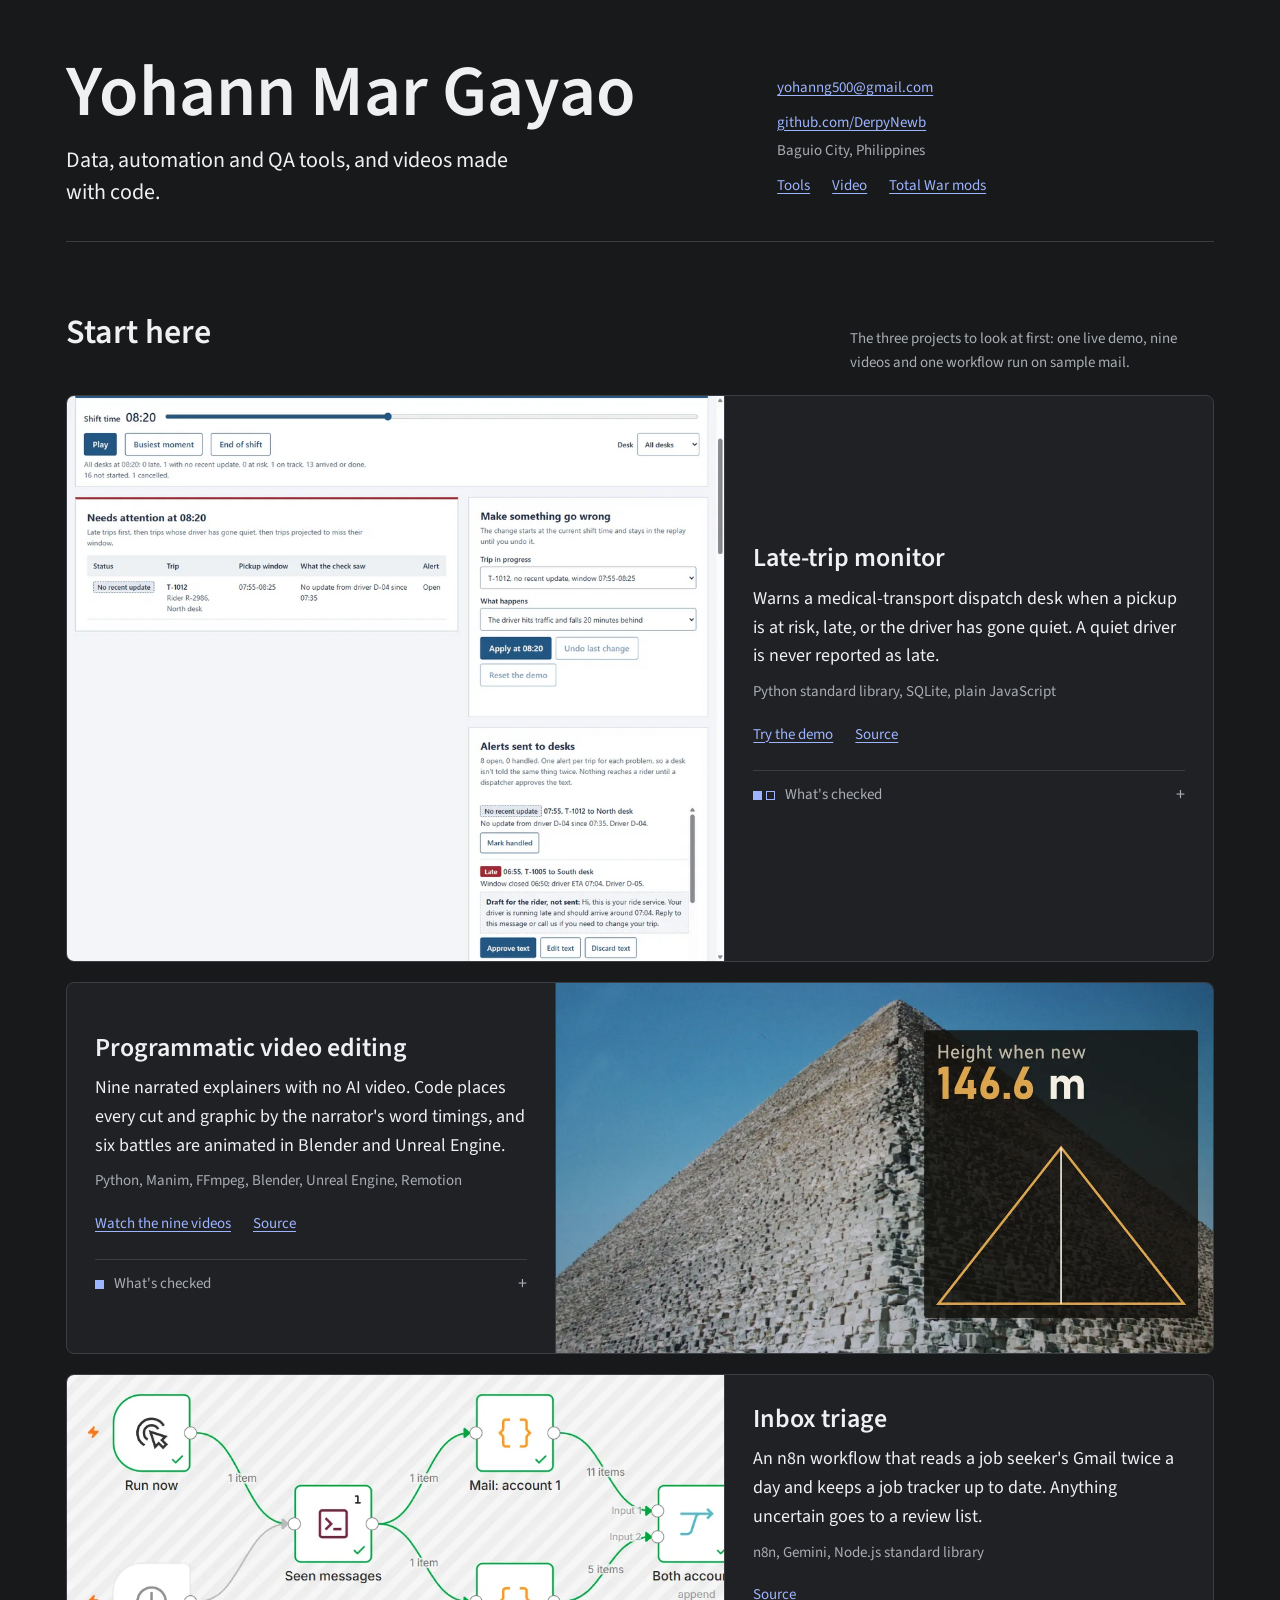
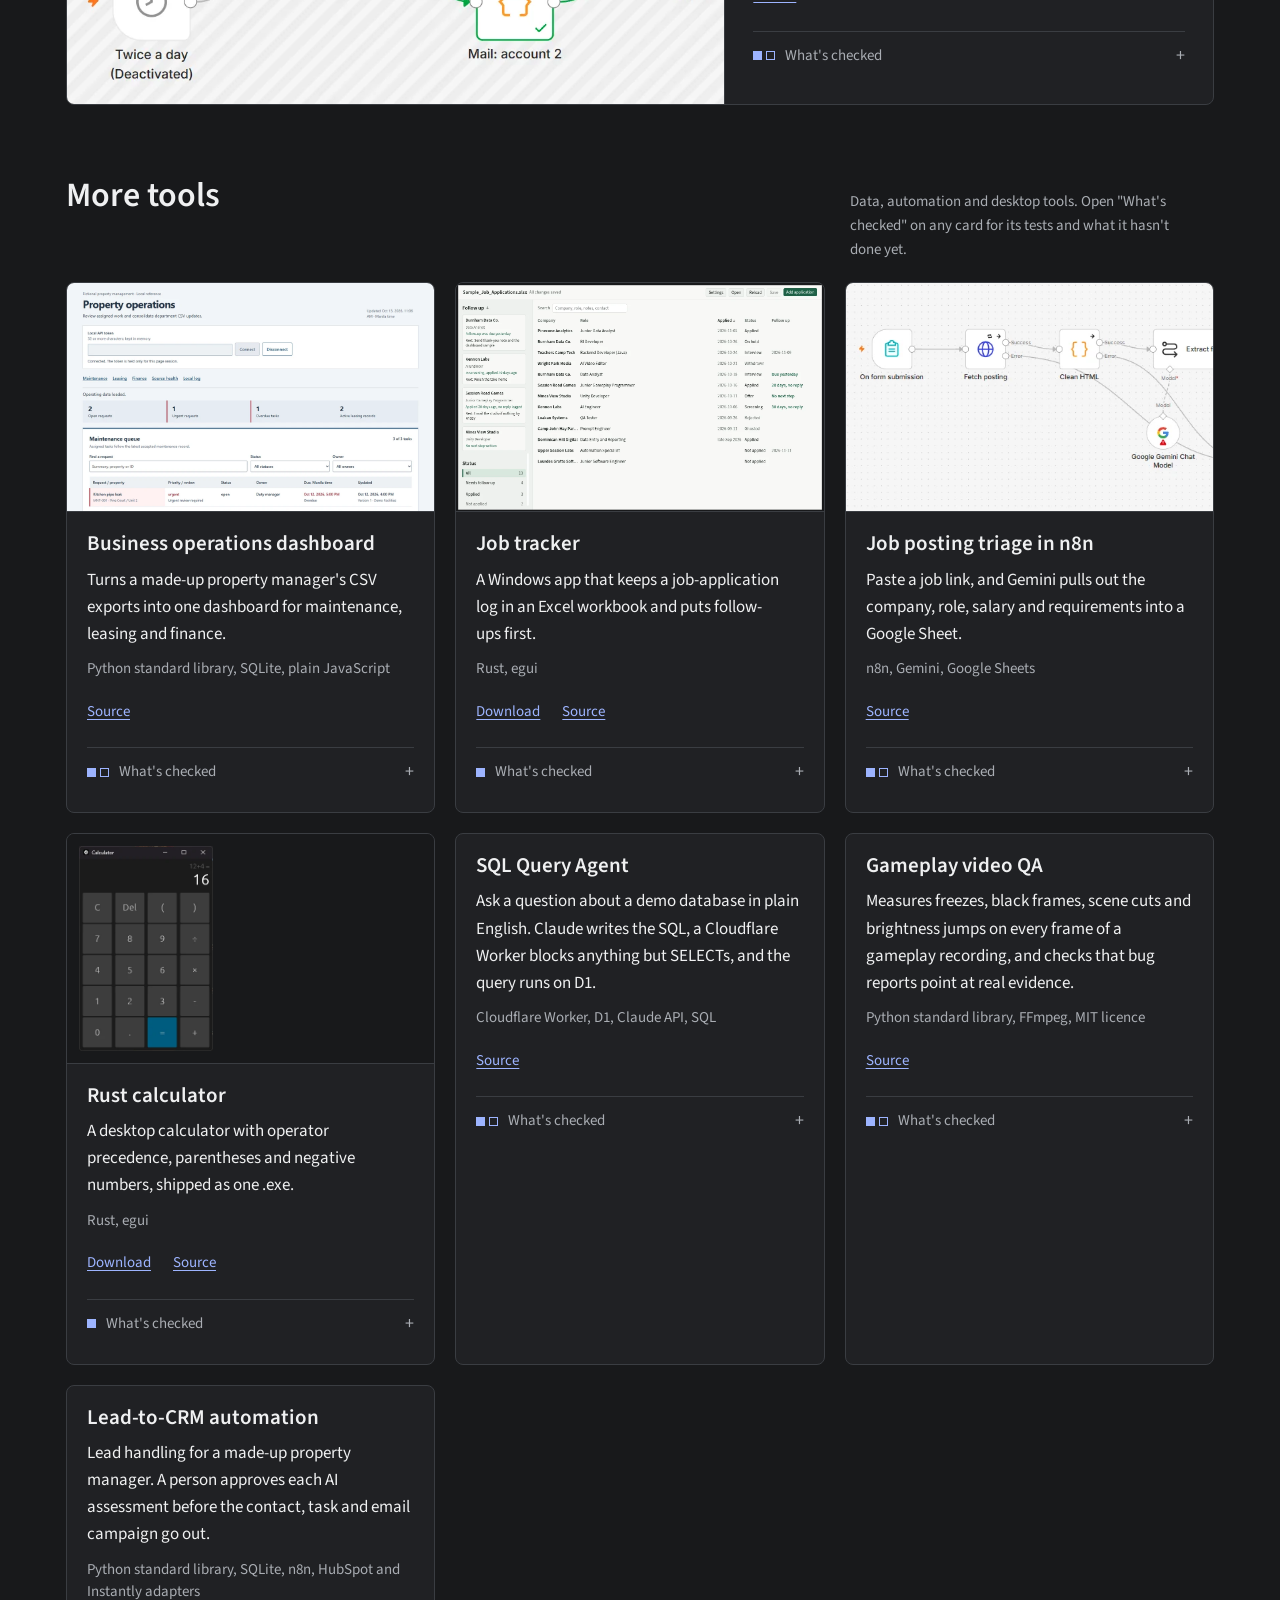
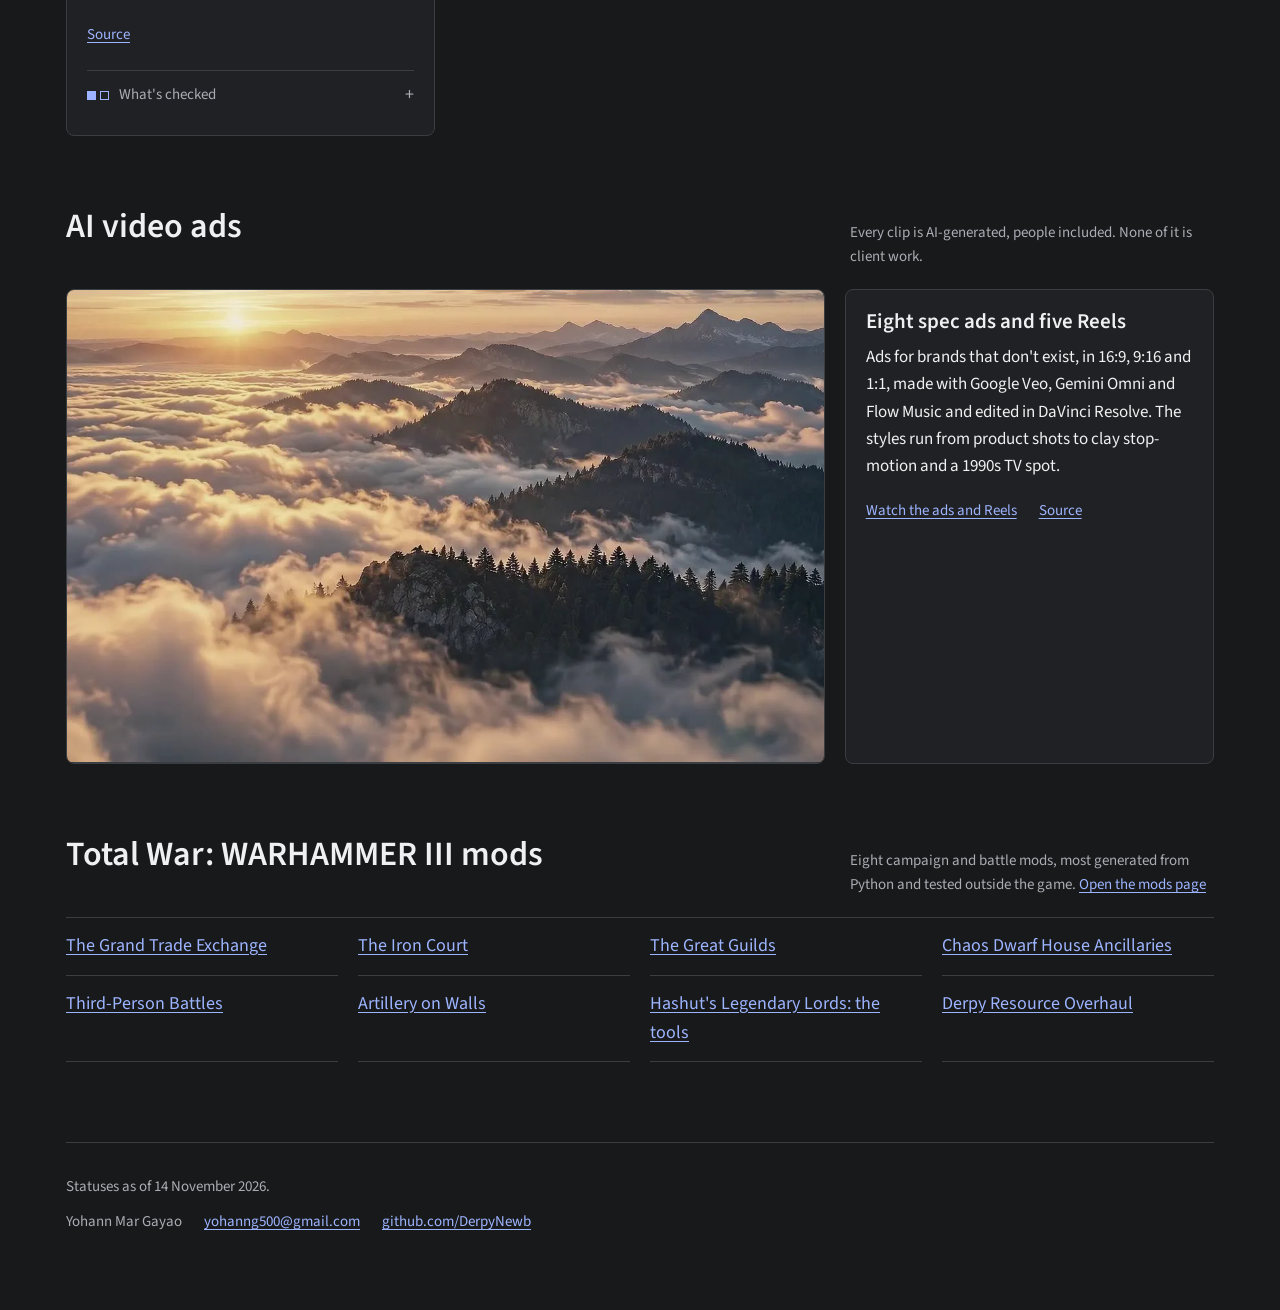
==== index.html @ 172fdaaf "Redesign the main page as cards, night mode only Co-Authored-By: Claude Opus 5.5 <noreply@anthropic." ====
<!doctype html>
<html lang="en">
<head>
<meta charset="utf-8">
<meta name="viewport" content="width=device-width, initial-scale=1">
<title>Yohann Mar Gayao, projects</title>
<meta name="description" content="Data, automation and QA tools, AI video ads and explainer videos cut by code, by Yohann Mar Gayao, with Total War: WARHAMMER III mods on their own page. Each project says what has been checked and what hasn't.">
<link rel="icon" href="data:,">
<link rel="preconnect" href="https://fonts.googleapis.com">
<link rel="preconnect" href="https://fonts.gstatic.com" crossorigin>
<link href="https://fonts.googleapis.com/css2?family=Source+Sans+3:ital,wght@0,400;0,600;1,400&display=swap" rel="stylesheet">
<link rel="stylesheet" href="style.css">
</head>
<body>
<div class="wrap">
<header class="top">
  <div>
    <h1>Yohann Mar Gayao</h1>
    <p class="tagline">Data, automation and QA tools, and videos made with code.</p>
  </div>
  <div>
    <ul class="contact">
      <li><a href="mailto:yohanng500@gmail.com">yohanng500@gmail.com</a></li>
      <li><a href="https://github.com/DerpyNewb">github.com/DerpyNewb</a></li>
      <li>Baguio City, Philippines</li>
    </ul>
    <nav aria-label="On this page"><a href="#tools">Tools</a><a href="#video">Video</a><a href="#mods">Total War mods</a></nav>
  </div>
</header>

<main>
<section aria-labelledby="start-title">
  <div class="head"><h2 id="start-title">Start here</h2><p>The three projects to look at first: one live demo, nine videos and one workflow run on sample mail.</p></div>
  <div class="featured">
    <article class="card">
      <div class="pic"><img src="img/late-trip.webp" width="960" height="825" alt="The demo at 08:20 in the sample shift. One trip needs attention because its driver has gone quiet, and the alert list shows a late pickup with a text for the rider that hasn't been sent."></div>
      <div class="body">
        <h3>Late-trip monitor</h3>
        <p class="say">Warns a medical-transport dispatch desk when a pickup is at risk, late, or the driver has gone quiet. A quiet driver is never reported as late.</p>
        <p class="facts">Python standard library, SQLite, plain JavaScript</p>
        <p class="links"><a href="https://derpynewb.github.io/late-trip-monitor/">Try the demo<span class="vh">: Late-trip monitor</span></a><a href="https://github.com/DerpyNewb/late-trip-monitor">Source<span class="vh">: Late-trip monitor</span></a></p>
        <details><summary><span class="marks"><i class="done"></i><i></i></span>What's checked</summary><dl>
          <dt>Checked</dt><dd>11 tests, including one that runs the Python rules and the browser copy of them on the same data and needs them to agree.</dd>
          <dt>Not yet</dt><dd>Not connected to a dispatch system, and it sends no messages.</dd></dl></details>
      </div>
    </article>
    <article class="card">
      <div class="pic"><img src="img/editing.webp" width="1280" height="720" alt="A photo of the Great Pyramid beside a drawn panel that reads Height when new, 146.6 m, above a triangle."></div>
      <div class="body">
        <h3>Programmatic video editing</h3>
        <p class="say">Nine narrated explainers with no AI video. Code places every cut and graphic by the narrator's word timings, and six battles are animated in Blender and Unreal Engine.</p>
        <p class="facts">Python, Manim, FFmpeg, Blender, Unreal Engine, Remotion</p>
        <p class="links"><a href="https://derpynewb.github.io/programmatic-video-editing/">Watch the nine videos</a><a href="https://github.com/DerpyNewb/programmatic-video-editing">Source<span class="vh">: Programmatic video editing</span></a></p>
        <details><summary><span class="marks"><i class="done"></i></span>What's checked</summary><dl>
          <dt>Checked</dt><dd>Every figure on screen has a recorded source, and Whisper heard every narrated word in each final mix.</dd></dl></details>
      </div>
    </article>
    <article class="card">
      <div class="pic"><img src="img/inbox-triage.webp" width="3400" height="490" alt="The demo run in n8n: two mailboxes of sample emails merge, are sorted and redacted, go to Gemini, and reach Update tracker."></div>
      <div class="body">
        <h3>Inbox triage</h3>
        <p class="say">An n8n workflow that reads a job seeker's Gmail twice a day and keeps a job tracker up to date. Anything uncertain goes to a review list.</p>
        <p class="facts">n8n, Gemini, Node.js standard library</p>
        <p class="links"><a href="https://github.com/DerpyNewb/inbox-triage">Source<span class="vh">: Inbox triage</span></a></p>
        <details><summary><span class="marks"><i class="done"></i><i></i></span>What's checked</summary><dl>
          <dt>Checked</dt><dd>14 tests, including a prompt-injection email from a look-alike domain that changes nothing. In the n8n demo run, 11 of the 12 emails sent to the model were handled as expected.</dd>
          <dt>Not yet</dt><dd>It hasn't read a real inbox.</dd></dl></details>
      </div>
    </article>
  </div>
</section>

<section id="tools" aria-labelledby="tools-title">
  <div class="head"><h2 id="tools-title">More tools</h2><p>Data, automation and desktop tools. Open "What's checked" on any card for its tests and what it hasn't done yet.</p></div>
  <div class="cards">
    <article class="card">
      <div class="pic"><img src="img/dashboard.webp" loading="lazy" width="1100" height="809" alt="Open, urgent and overdue counts above the maintenance queue."></div>
      <div class="body"><h3>Business operations dashboard</h3>
        <p>Turns a made-up property manager's CSV exports into one dashboard for maintenance, leasing and finance.</p>
        <p class="facts">Python standard library, SQLite, plain JavaScript</p>
        <p class="links"><a href="https://github.com/DerpyNewb/business-operations-dashboard">Source<span class="vh">: Business operations dashboard</span></a></p>
        <details><summary><span class="marks"><i class="done"></i><i></i></span>What's checked</summary><dl>
          <dt>Checked</dt><dd>25 tests, an offline demo, and real clicks through the dashboard at desktop and phone width.</dd>
          <dt>Not yet</dt><dd>Not connected to any real account or deployed anywhere.</dd></dl></details></div>
    </article>
    <article class="card">
      <div class="pic"><img src="img/job-tracker.webp" loading="lazy" width="1280" height="800" alt="The tracker with a list of applications and a follow-up column showing four that need attention."></div>
      <div class="body"><h3>Job tracker</h3>
        <p>A Windows app that keeps a job-application log in an Excel workbook and puts follow-ups first.</p>
        <p class="facts">Rust, egui</p>
        <p class="links"><a href="https://github.com/DerpyNewb/job-tracker/releases/latest">Download<span class="vh">: Job tracker</span></a><a href="https://github.com/DerpyNewb/job-tracker">Source<span class="vh">: Job tracker</span></a></p>
        <details><summary><span class="marks"><i class="done"></i></span>What's checked</summary><dl>
          <dt>Checked</dt><dd>cargo test covers the model, the workbook, the save checks and the screens, each rendered to an image. Every save keeps a backup and reads the file back.</dd></dl></details></div>
    </article>
    <article class="card">
      <div class="pic"><img src="img/n8n.webp" loading="lazy" width="850" height="320" alt="The workflow on the n8n canvas: form, fetch, clean, extract fields, validate, then append to the tracker or log the failure."></div>
      <div class="body"><h3>Job posting triage in n8n</h3>
        <p>Paste a job link, and Gemini pulls out the company, role, salary and requirements into a Google Sheet.</p>
        <p class="facts">n8n, Gemini, Google Sheets</p>
        <p class="links"><a href="https://github.com/DerpyNewb/automation-portfolio">Source<span class="vh">: Job posting triage</span></a></p>
        <details><summary><span class="marks"><i class="done"></i><i></i></span>What's checked</summary><dl>
          <dt>Checked</dt><dd>The validation code passes 18 checks, and the fetch steps took the right branch on live links.</dd>
          <dt>Not yet</dt><dd>The Gemini call and the Sheets write need credentials and haven't run yet.</dd></dl></details></div>
    </article>
    <article class="card">
      <div class="pic contain"><img src="img/calculator.webp" loading="lazy" width="322" height="492" alt="The calculator showing 12+4 = 16."></div>
      <div class="body"><h3>Rust calculator</h3>
        <p>A desktop calculator with operator precedence, parentheses and negative numbers, shipped as one .exe.</p>
        <p class="facts">Rust, egui</p>
        <p class="links"><a href="https://github.com/DerpyNewb/rust-calculator/releases/latest">Download<span class="vh">: Rust calculator</span></a><a href="https://github.com/DerpyNewb/rust-calculator">Source<span class="vh">: Rust calculator</span></a></p>
        <details><summary><span class="marks"><i class="done"></i></span>What's checked</summary><dl>
          <dt>Checked</dt><dd>cargo test covers the parser and the number formatting.</dd></dl></details></div>
    </article>
    <article class="card"><div class="body"><h3>SQL Query Agent</h3>
        <p>Ask a question about a demo database in plain English. Claude writes the SQL, a Cloudflare Worker blocks anything but SELECTs, and the query runs on D1.</p>
        <p class="facts">Cloudflare Worker, D1, Claude API, SQL</p>
        <p class="links"><a href="https://github.com/DerpyNewb/SQL-Agent-Demo">Source<span class="vh">: SQL Query Agent</span></a></p>
        <details><summary><span class="marks"><i class="done"></i><i></i></span>What's checked</summary><dl>
          <dt>Checked</dt><dd>A test confirms the check blocks DROP, UPDATE and stacked statements and lets ordinary SELECTs through.</dd>
          <dt>Not yet</dt><dd>Not deployed, and never run end to end with the model and the database together.</dd></dl></details></div>
    </article>
    <article class="card"><div class="body"><h3>Gameplay video QA</h3>
        <p>Measures freezes, black frames, scene cuts and brightness jumps on every frame of a gameplay recording, and checks that bug reports point at real evidence.</p>
        <p class="facts">Python standard library, FFmpeg, MIT licence</p>
        <p class="links"><a href="https://github.com/DerpyNewb/gameplay-video-qa">Source<span class="vh">: Gameplay video QA</span></a></p>
        <details><summary><span class="marks"><i class="done"></i><i></i></span>What's checked</summary><dl>
          <dt>Checked</dt><dd>Tests build videos with known defects and check each tool finds them at the right frame.</dd>
          <dt>Not yet</dt><dd>The tests don't measure how accurate a review is.</dd></dl></details></div>
    </article>
    <article class="card"><div class="body"><h3>Lead-to-CRM automation</h3>
        <p>Lead handling for a made-up property manager. A person approves each AI assessment before the contact, task and email campaign go out.</p>
        <p class="facts">Python standard library, SQLite, n8n, HubSpot and Instantly adapters</p>
        <p class="links"><a href="https://github.com/DerpyNewb/lead-crm-automation">Source<span class="vh">: Lead-to-CRM automation</span></a></p>
        <details><summary><span class="marks"><i class="done"></i><i></i></span>What's checked</summary><dl>
          <dt>Checked</dt><dd>38 tests and an offline demo, including recovery after a restart and an unsubscribe cancelling unsent work.</dd>
          <dt>Not yet</dt><dd>Never connected to real HubSpot or Instantly accounts.</dd></dl></details></div>
    </article>
  </div>
</section>

<section id="video" aria-labelledby="video-title">
  <div class="head"><h2 id="video-title">AI video ads</h2><p>Every clip is AI-generated, people included. None of it is client work.</p></div>
  <div class="cards">
    <article class="card span2">
      <div class="pic"><img src="img/mistline.webp" loading="lazy" width="1280" height="720" alt="Forested ridges above a sea of cloud at sunrise."></div>
    </article>
    <article class="card"><div class="body"><h3>Eight spec ads and five Reels</h3>
      <p>Ads for brands that don't exist, in 16:9, 9:16 and 1:1, made with Google Veo, Gemini Omni and Flow Music and edited in DaVinci Resolve. The styles run from product shots to clay stop-motion and a 1990s TV spot.</p>
      <p class="links"><a href="https://derpynewb.github.io/ai-video-ads/">Watch the ads and Reels</a><a href="https://github.com/DerpyNewb/ai-video-ads">Source<span class="vh">: AI video ads</span></a></p></div>
    </article>
  </div>
</section>

<section id="mods" aria-labelledby="mods-title">
  <div class="head"><h2 id="mods-title">Total War: WARHAMMER III mods</h2><p>Eight campaign and battle mods, most generated from Python and tested outside the game. <a href="mods.html">Open the mods page</a></p></div>
  <ul class="modlist">
    <li><a href="mods.html#grand-trade-exchange">The Grand Trade Exchange</a></li>
    <li><a href="mods.html#iron-court">The Iron Court</a></li>
    <li><a href="mods.html#great-guilds">The Great Guilds</a></li>
    <li><a href="mods.html#house-ancillaries">Chaos Dwarf House Ancillaries</a></li>
    <li><a href="mods.html#third-person-battles">Third-Person Battles</a></li>
    <li><a href="mods.html#artillery-on-walls">Artillery on Walls</a></li>
    <li><a href="mods.html#hashut-legendary-lords">Hashut's Legendary Lords: the tools</a></li>
    <li><a href="mods.html#resource-overhaul">Derpy Resource Overhaul</a></li>
  </ul>
</section>
</main>

<footer>
  <p>Statuses as of 14 November 2026.</p>
  <ul class="contact">
    <li>Yohann Mar Gayao</li>
    <li><a href="mailto:yohanng500@gmail.com">yohanng500@gmail.com</a></li>
    <li><a href="https://github.com/DerpyNewb">github.com/DerpyNewb</a></li>
  </ul>
</footer>

</div>
</body>
</html>
---- style.css ----
/* Direction and the reason for each choice: DESIGN.md. Shared by index.html and mods.html. */
/* Night mode only (owner's call, 2026-11-22): the dark greys are the only theme. */
:root {
  --paper: #18191b; --card: #202124; --ink: #eff0f1; --muted: #a9adb3; --line: #3a3d42; --accent: #9db4ff;
  --sans: "Source Sans 3", Corbel, "Segoe UI", system-ui, sans-serif;
  color-scheme: dark;
}
* { box-sizing: border-box; }
body { margin: 0; background: var(--paper); color: var(--ink); font: 18px/1.6 var(--sans); }
a { color: var(--accent); text-underline-offset: 3px; }
a:hover { text-decoration-thickness: 2px; }
a:focus-visible, summary:focus-visible { outline: 2px solid var(--accent); outline-offset: 3px; border-radius: 2px; }
.vh { position: absolute; width: 1px; height: 1px; overflow: hidden; clip-path: inset(50%); white-space: nowrap; }
.wrap {
  max-width: 1180px; margin: 0 auto; padding-block: 56px 64px;
  padding-left: max(16px, env(safe-area-inset-left, 0px));
  padding-right: max(16px, env(safe-area-inset-right, 0px));
}
h1, h2, h3 { font-weight: 600; margin: 0; text-wrap: balance; }
h1 { font-size: clamp(40px, 6.5vw, 72px); line-height: 1.02; }
h2 { font-size: clamp(26px, 3.2vw, 34px); line-height: 1.1; }
h3, .project h2 { font-size: 21px; line-height: 1.25; }
p, dd { margin: 0; text-wrap: pretty; }
img { display: block; width: 100%; height: auto; }

header { display: grid; gap: 18px; }
.tagline { font-size: clamp(19px, 2vw, 22px); line-height: 1.45; max-width: 44ch; }
.contact, .links, nav { display: flex; flex-wrap: wrap; gap: 0 22px; margin: 0; padding: 0; list-style: none;
  font-size: 15px; line-height: 1.5; color: var(--muted); }
.contact li { display: flex; align-items: center; overflow-wrap: anywhere; }
.contact a, .links a, nav a { display: inline-block; padding-block: 12px; }
.facts { font-size: 15px; line-height: 1.5; color: var(--muted); font-variant-numeric: tabular-nums; }

/* Main page header: the name and what the work is beside the contact details, in one band. */
header.top { grid-template-columns: minmax(0, 1.5fr) minmax(0, 1fr); gap: 16px 56px; align-items: end;
  padding-bottom: 32px; border-bottom: 1px solid var(--line); }
header.top .tagline { margin-top: 16px; }
header.top .contact { display: grid; gap: 0; }
header.top .contact a { padding-block: 6px; }

section { margin-top: 72px; }
.head { display: flex; flex-wrap: wrap; justify-content: space-between; align-items: baseline; gap: 8px 24px; margin-bottom: 20px; }
.head p { color: var(--muted); font-size: 15px; max-width: 52ch; }

/* Cards: the picture first, then one plain sentence, then the checks on request. */
.cards { display: grid; grid-template-columns: repeat(3, minmax(0, 1fr)); gap: 20px; }
.card { background: var(--card); border: 1px solid var(--line); border-radius: 8px; overflow: hidden;
  display: grid; grid-template-rows: auto 1fr; font-size: 17px; }
.card .pic { aspect-ratio: 16 / 10; background: var(--paper); border-bottom: 1px solid var(--line); overflow: hidden; }
.card .pic img { width: 100%; height: 100%; object-fit: cover; object-position: top left; }
.card .pic.contain img { object-fit: contain; padding: 12px; }
.card .body { padding: 18px 20px 20px; display: grid; gap: 10px; align-content: start; }
.card .links { margin-top: 2px; }
.card .links a { padding-block: 8px; }
.span2 { grid-column: span 2; }

/* Start here: three wide cards, the work a hiring manager should see first. */
.featured { display: grid; gap: 20px; }
.featured .card { grid-template-columns: minmax(0, 1.35fr) minmax(0, 1fr); grid-template-rows: none; }
.featured .card .pic { aspect-ratio: auto; height: 100%; min-height: 260px; border-bottom: 0; border-right: 1px solid var(--line); }
.featured .card:nth-child(2) { grid-template-columns: minmax(0, 1fr) minmax(0, 1.35fr); }
.featured .card:nth-child(2) .pic { order: 2; border-right: 0; border-left: 1px solid var(--line); }
.featured .body { padding: 28px; align-content: center; }
.featured h3 { font-size: 26px; }
.featured .say { font-size: 18px; }

/* The ledger folded under each card. Filled square checked, hollow square not yet. */
details { border-top: 1px solid var(--line); margin-top: 6px; padding-top: 4px; font-size: 15px; }
summary { cursor: pointer; padding-block: 8px; color: var(--muted); list-style: none; display: flex; gap: 10px; align-items: center; }
summary::-webkit-details-marker { display: none; }
summary::after { content: "+"; margin-left: auto; font-size: 18px; line-height: 1; }
details[open] summary::after { content: "\2212"; }
.marks { display: inline-flex; gap: 4px; }
.marks i { width: 9px; height: 9px; border: 1.5px solid var(--accent); }
.marks i.done { background: var(--accent); }
details dl { display: grid; gap: 4px; margin: 4px 0 6px; }
details dt { font-weight: 600; }
details dd { margin: 0 0 8px; }

/* Mod names on the main page, each linking to its entry on mods.html. */
.modlist { display: grid; grid-template-columns: repeat(4, minmax(0, 1fr)); gap: 0 20px; margin: 0; padding: 0;
  list-style: none; border-top: 1px solid var(--line); }
.modlist li { border-bottom: 1px solid var(--line); }
.modlist a { display: block; padding: 14px 0; }

/* Mods page: the open ledger, a project per row. */
.project { display: grid; gap: 14px; align-content: start; padding-block: 30px 34px; border-top: 1px solid var(--line); }
.project p { max-width: 62ch; }
.ledger { display: grid; grid-template-columns: auto minmax(0, 1fr); gap: 8px 16px; margin: 4px 0 0; max-width: 62ch; }
.ledger dt { font-size: 15px; line-height: 1.75; font-weight: 600; white-space: nowrap; display: flex; align-items: center; gap: 8px; align-self: start; }
.ledger dt::before { content: ""; width: 9px; height: 9px; border: 1.5px solid var(--accent); }
.ledger dt.done::before { background: var(--accent); }

/* Mods page: the intro is the thread through all eight, so it stays in view beside them. */
.mods { display: grid; grid-template-columns: minmax(0, 1fr) minmax(0, 1.9fr); gap: 32px 64px; margin-top: 64px; }
.lede { align-self: start; display: grid; gap: 16px; }
/* Only where the window is tall enough to show all of it (a landscape phone is not). */
@media (min-width: 901px) and (min-height: 640px) { .lede { position: sticky; top: 32px; } }
.lede .facts { max-width: 40ch; }

footer { margin-top: 80px; padding-top: 20px; border-top: 1px solid var(--line); color: var(--muted); font-size: 15px; line-height: 1.6; }
footer p { padding-top: 12px; }

@media (max-width: 960px) {
  header.top, .mods, .featured .card, .featured .card:nth-child(2) { grid-template-columns: minmax(0, 1fr); }
  .featured .card .pic, .featured .card:nth-child(2) .pic { order: 0; border: 0; border-bottom: 1px solid var(--line); min-height: 0; aspect-ratio: 16 / 10; }
  .cards, .modlist { grid-template-columns: repeat(2, minmax(0, 1fr)); }
}
@media (max-width: 640px) {
  body { font-size: 17px; }
  .wrap { padding-block: 36px 40px; }
  section { margin-top: 56px; }
  .mods { margin-top: 40px; }
  .cards, .modlist { grid-template-columns: minmax(0, 1fr); }
  .span2 { grid-column: auto; }
  .featured .body { padding: 20px; }
  .ledger { grid-template-columns: minmax(0, 1fr); gap: 2px; }
  .ledger dd + dt { margin-top: 8px; }
}
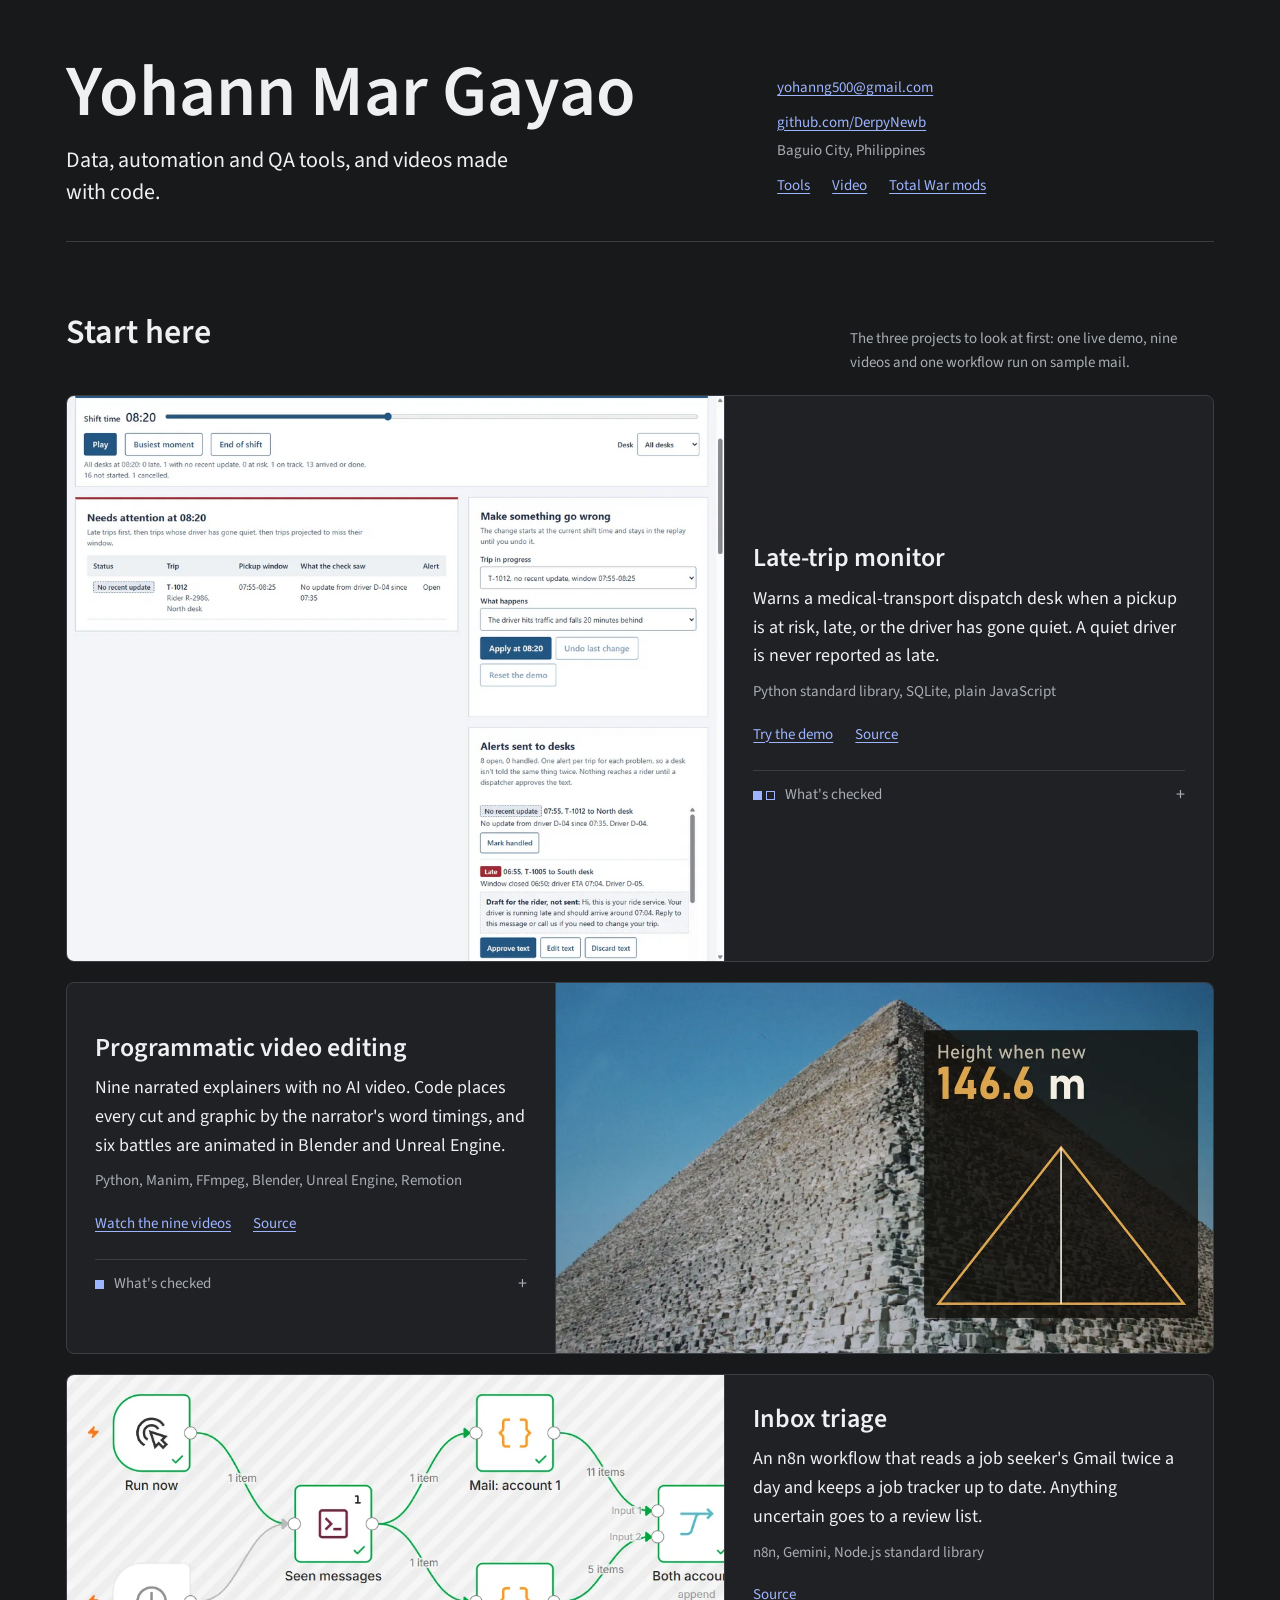
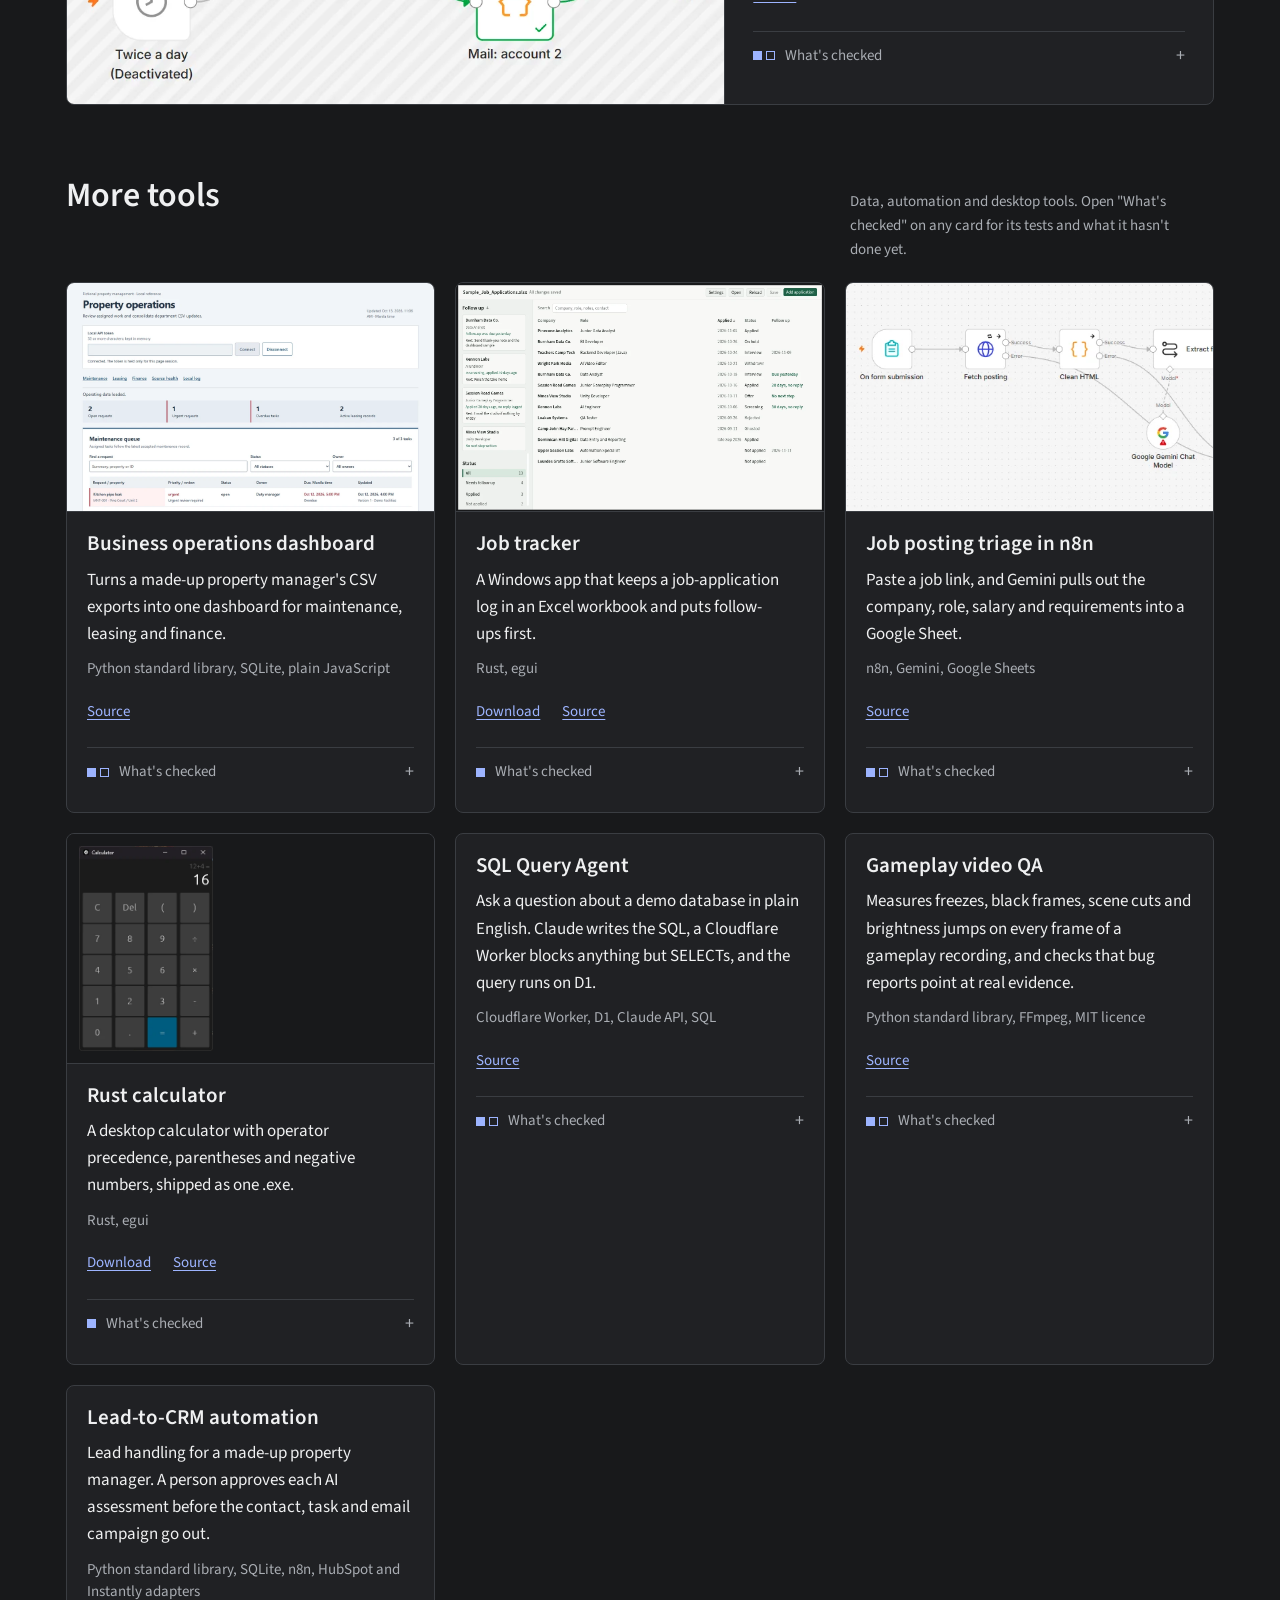
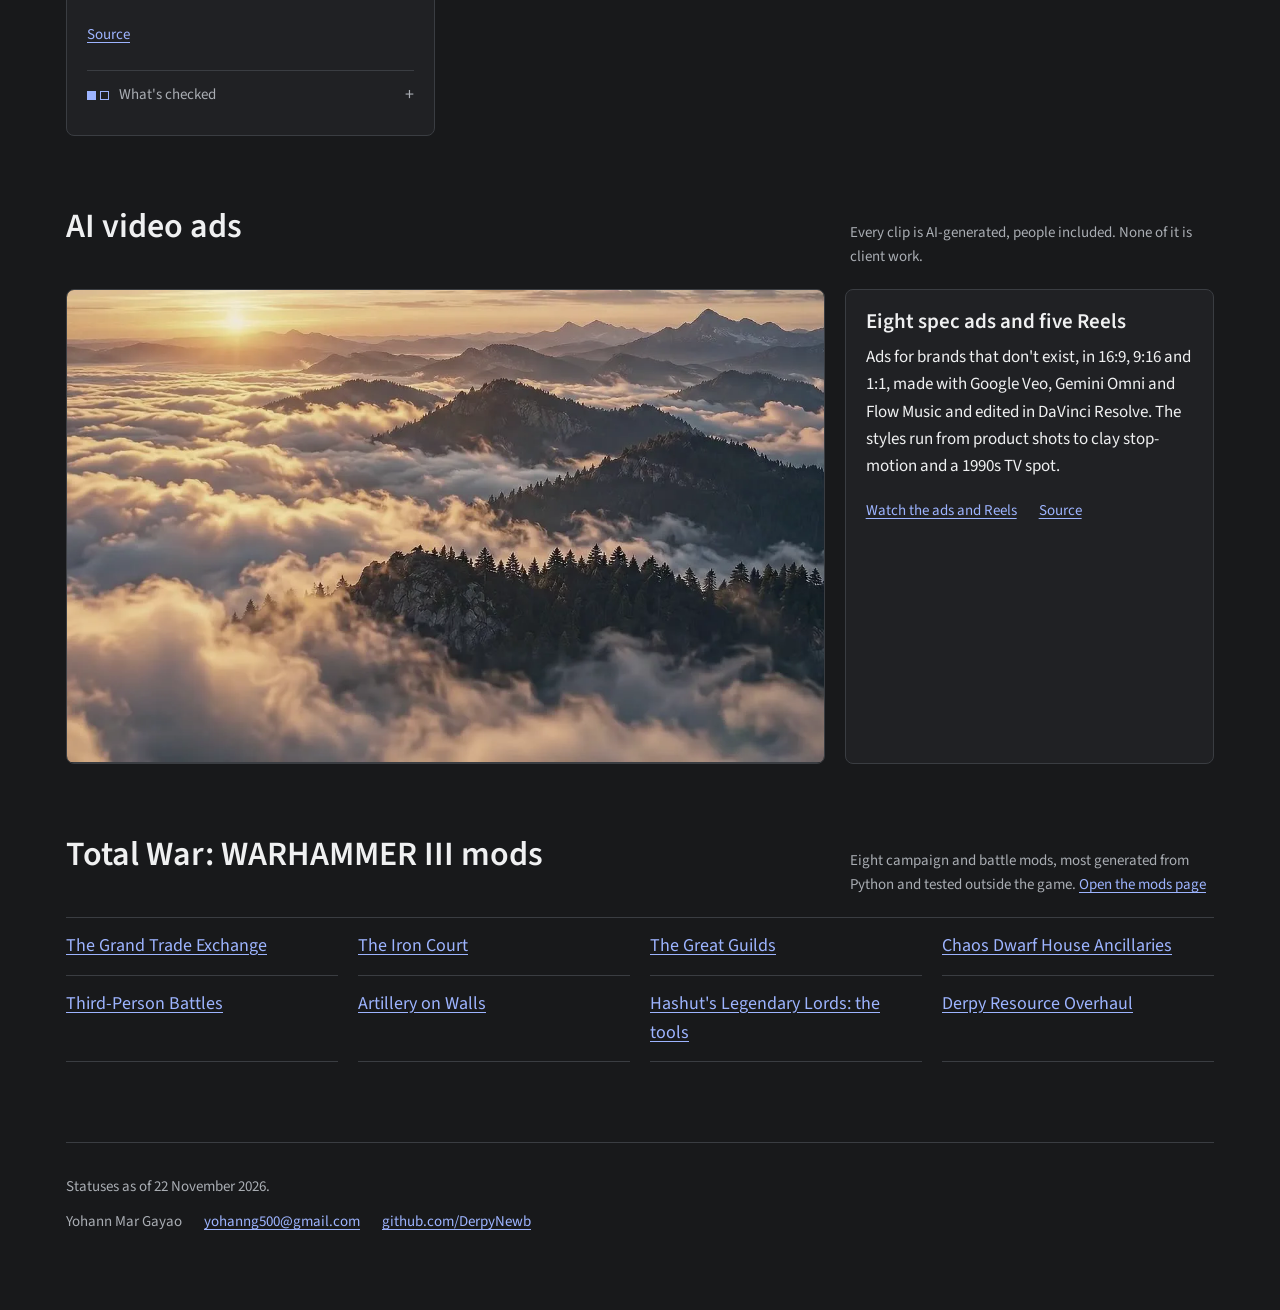
==== commit b56fa637: "Date the statuses 22 November 2026 Co-Authored-By: Claude Opus 5.5 <noreply@anthropic.com>" ====
--- a/index.html
+++ b/index.html
@@ -167,7 +167,7 @@
 </main>
 
 <footer>
-  <p>Statuses as of 14 November 2026.</p>
+  <p>Statuses as of 22 November 2026.</p>
   <ul class="contact">
     <li>Yohann Mar Gayao</li>
     <li><a href="mailto:yohanng500@gmail.com">yohanng500@gmail.com</a></li>
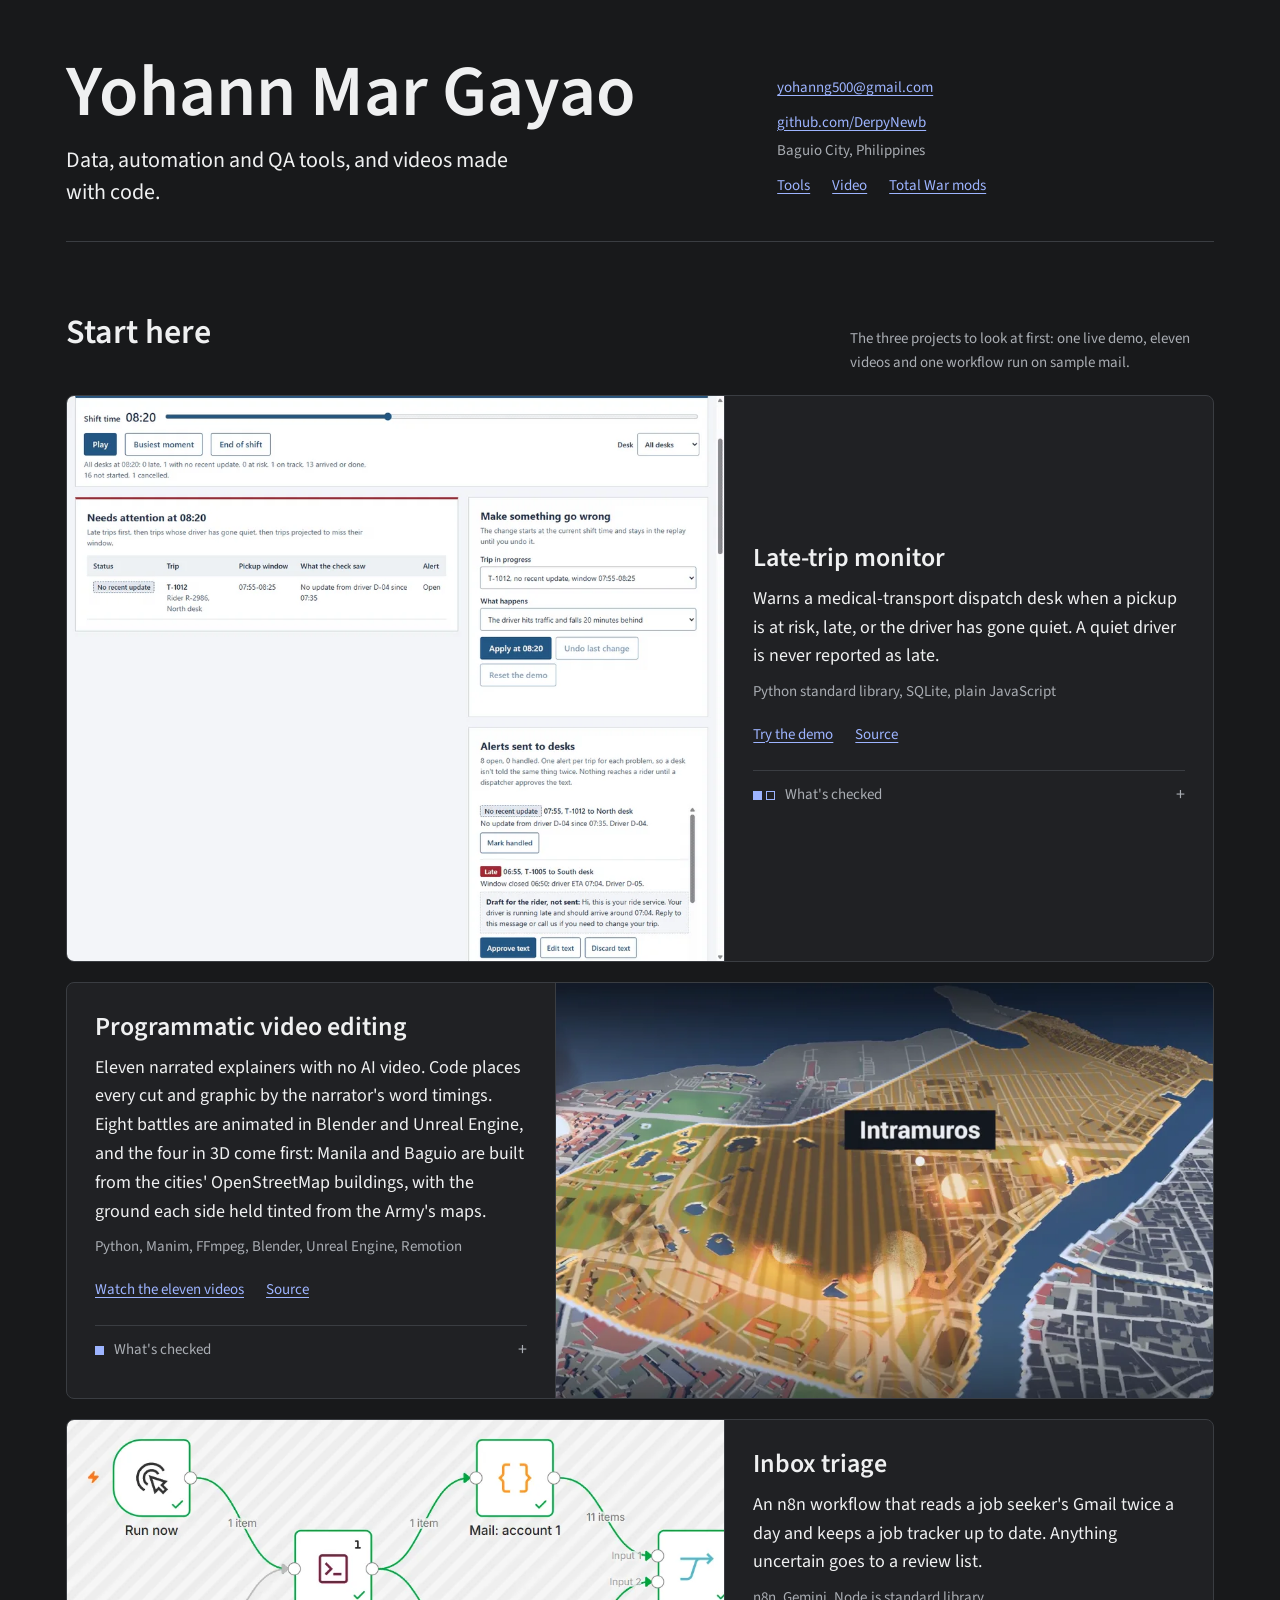
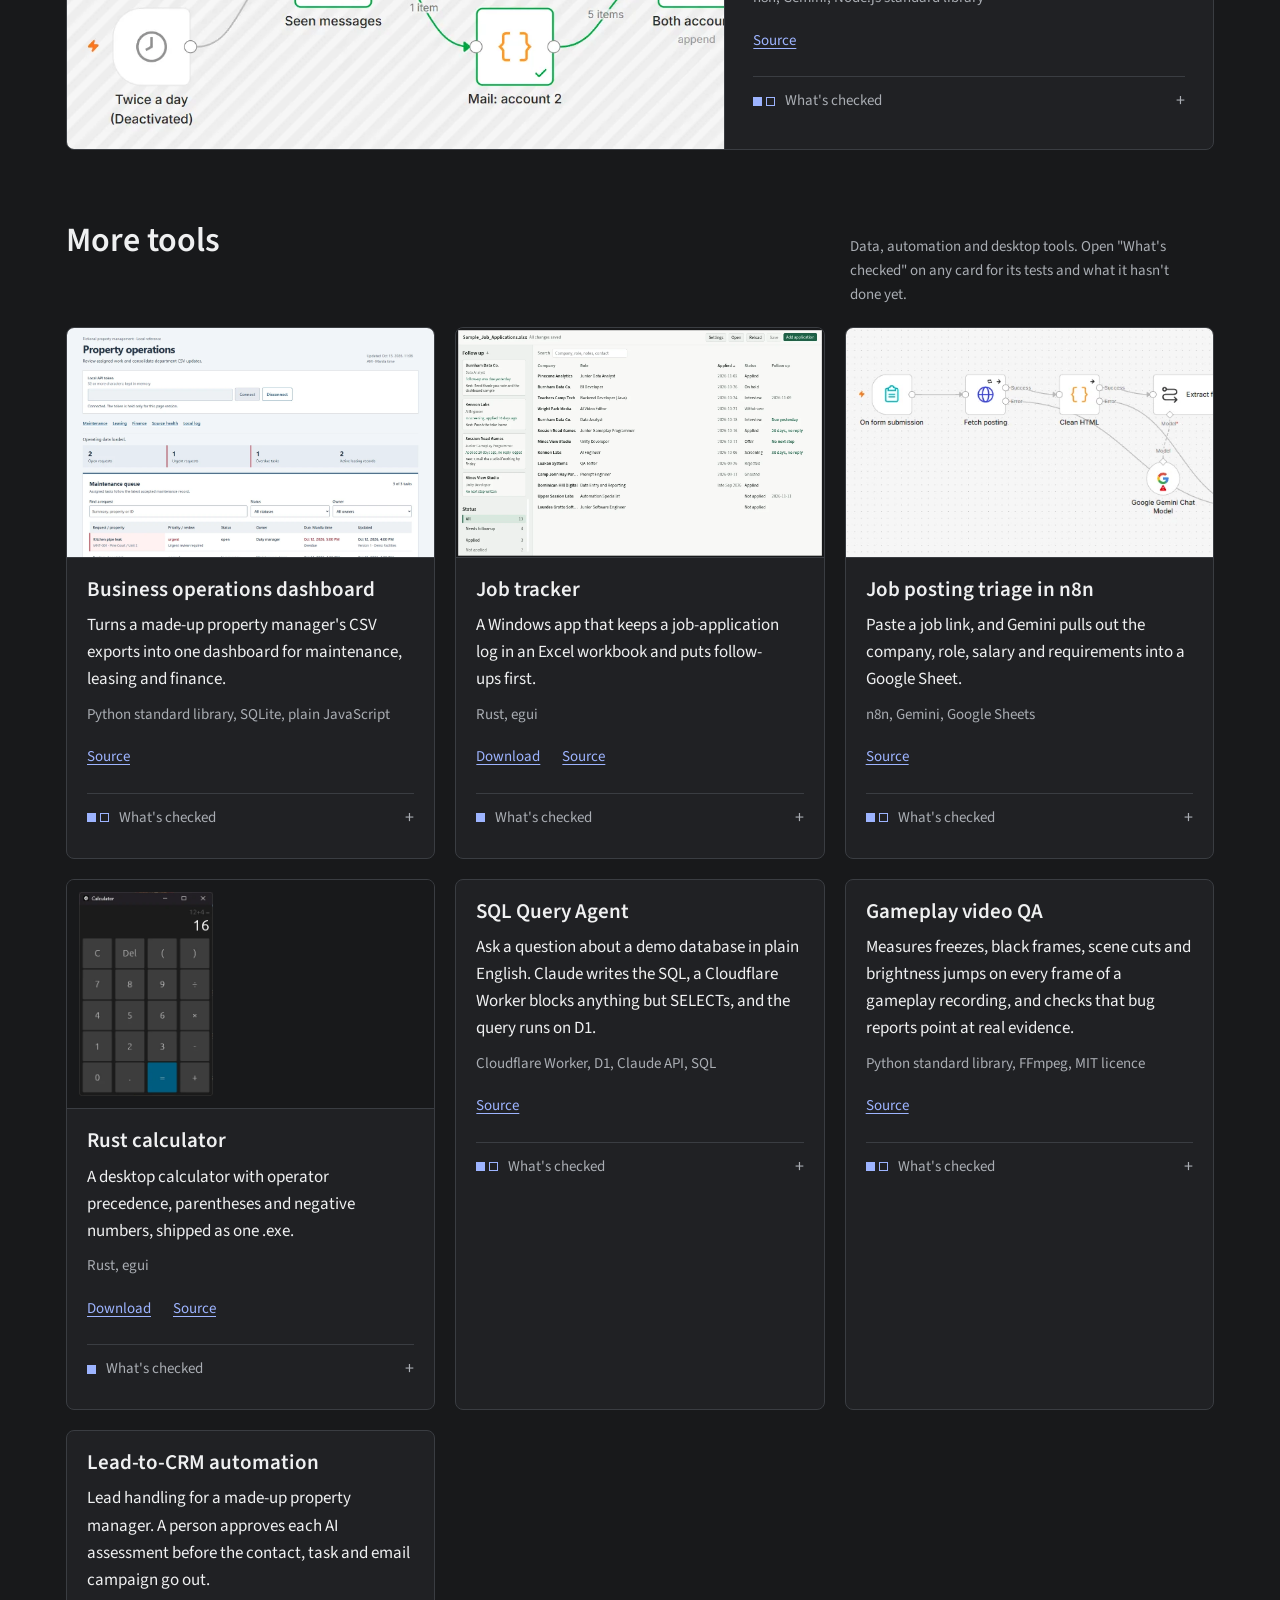
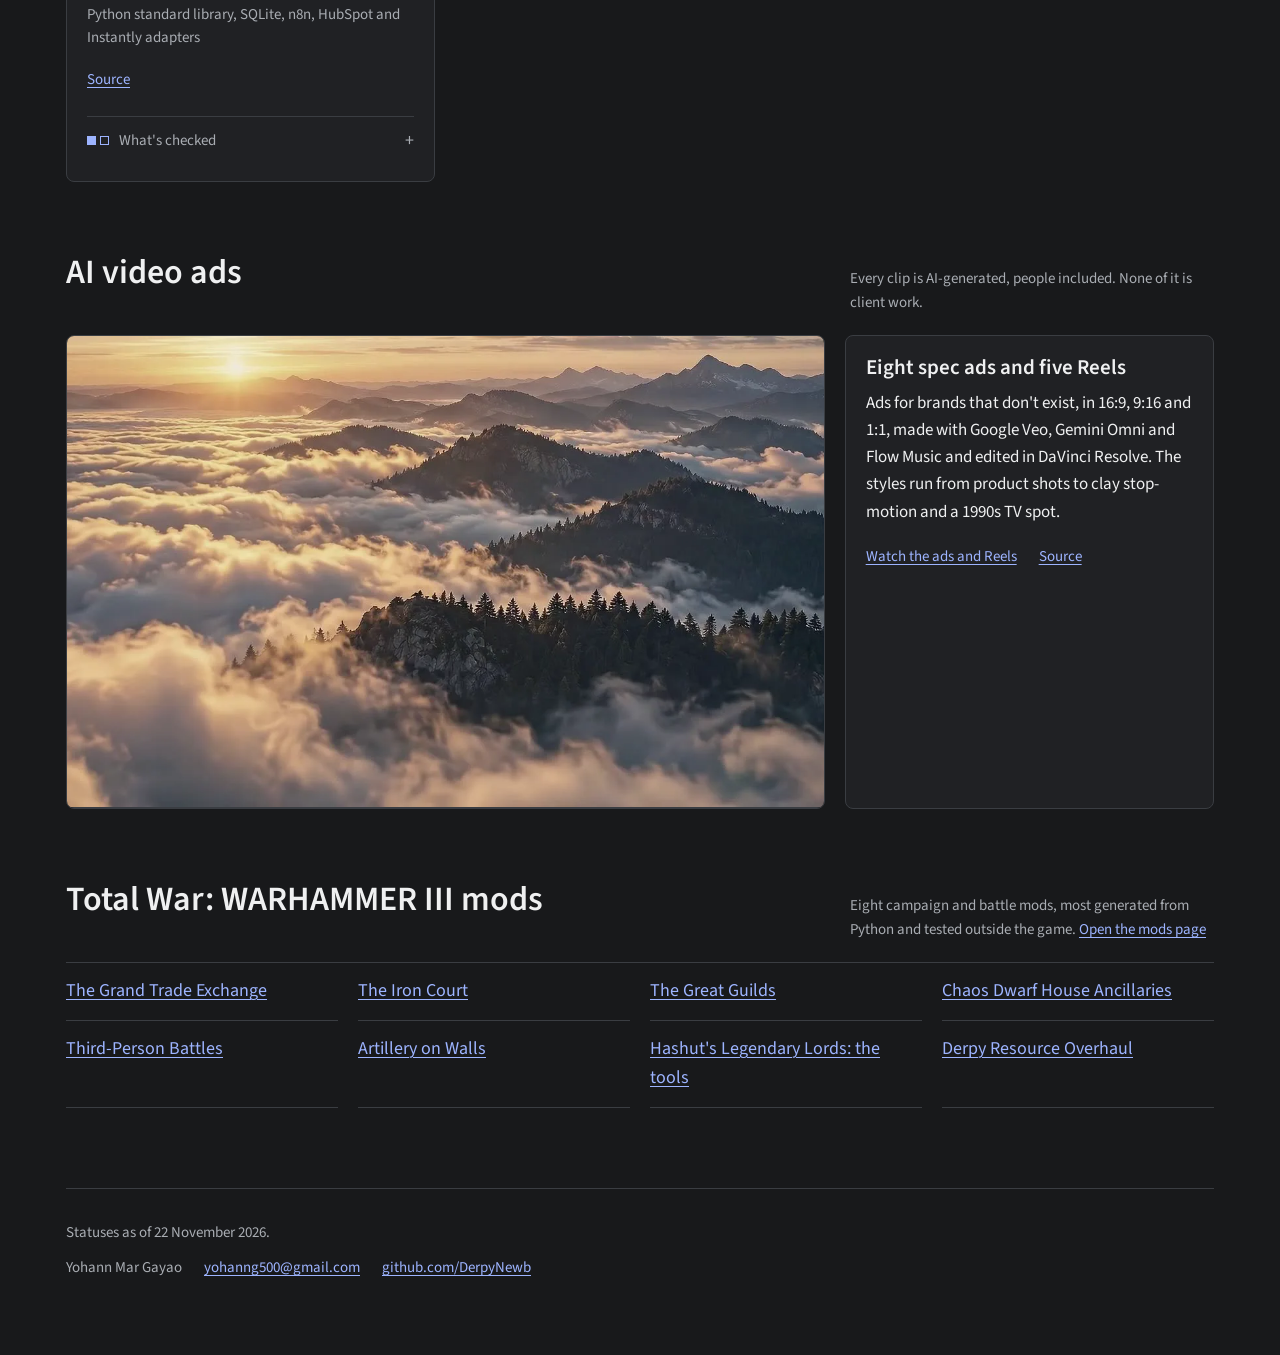
==== commit aa03035e: "Explainers card: eleven videos, led by the 3D Battles of Manila and Baguio The card's picture is now" ====
--- a/index.html
+++ b/index.html
@@ -30,7 +30,7 @@
 
 <main>
 <section aria-labelledby="start-title">
-  <div class="head"><h2 id="start-title">Start here</h2><p>The three projects to look at first: one live demo, nine videos and one workflow run on sample mail.</p></div>
+  <div class="head"><h2 id="start-title">Start here</h2><p>The three projects to look at first: one live demo, eleven videos and one workflow run on sample mail.</p></div>
   <div class="featured">
     <article class="card">
       <div class="pic"><img src="img/late-trip.webp" width="960" height="825" alt="The demo at 08:20 in the sample shift. One trip needs attention because its driver has gone quiet, and the alert list shows a late pickup with a text for the rider that hasn't been sent."></div>
@@ -45,12 +45,12 @@
       </div>
     </article>
     <article class="card">
-      <div class="pic"><img src="img/editing.webp" width="1280" height="720" alt="A photo of the Great Pyramid beside a drawn panel that reads Height when new, 146.6 m, above a triangle."></div>
+      <div class="pic"><img src="img/manila.webp" width="1080" height="608" alt="Manila in 3D during the 1945 battle: Intramuros, labelled, glows with fires under amber stripes marking Japanese-held ground, and the Pasig runs beside it."></div>
       <div class="body">
         <h3>Programmatic video editing</h3>
-        <p class="say">Nine narrated explainers with no AI video. Code places every cut and graphic by the narrator's word timings, and six battles are animated in Blender and Unreal Engine.</p>
+        <p class="say">Eleven narrated explainers with no AI video. Code places every cut and graphic by the narrator's word timings. Eight battles are animated in Blender and Unreal Engine, and the four in 3D come first: Manila and Baguio are built from the cities' OpenStreetMap buildings, with the ground each side held tinted from the Army's maps.</p>
         <p class="facts">Python, Manim, FFmpeg, Blender, Unreal Engine, Remotion</p>
-        <p class="links"><a href="https://derpynewb.github.io/programmatic-video-editing/">Watch the nine videos</a><a href="https://github.com/DerpyNewb/programmatic-video-editing">Source<span class="vh">: Programmatic video editing</span></a></p>
+        <p class="links"><a href="https://derpynewb.github.io/programmatic-video-editing/">Watch the eleven videos</a><a href="https://github.com/DerpyNewb/programmatic-video-editing">Source<span class="vh">: Programmatic video editing</span></a></p>
         <details><summary><span class="marks"><i class="done"></i></span>What's checked</summary><dl>
           <dt>Checked</dt><dd>Every figure on screen has a recorded source, and Whisper heard every narrated word in each final mix.</dd></dl></details>
       </div>
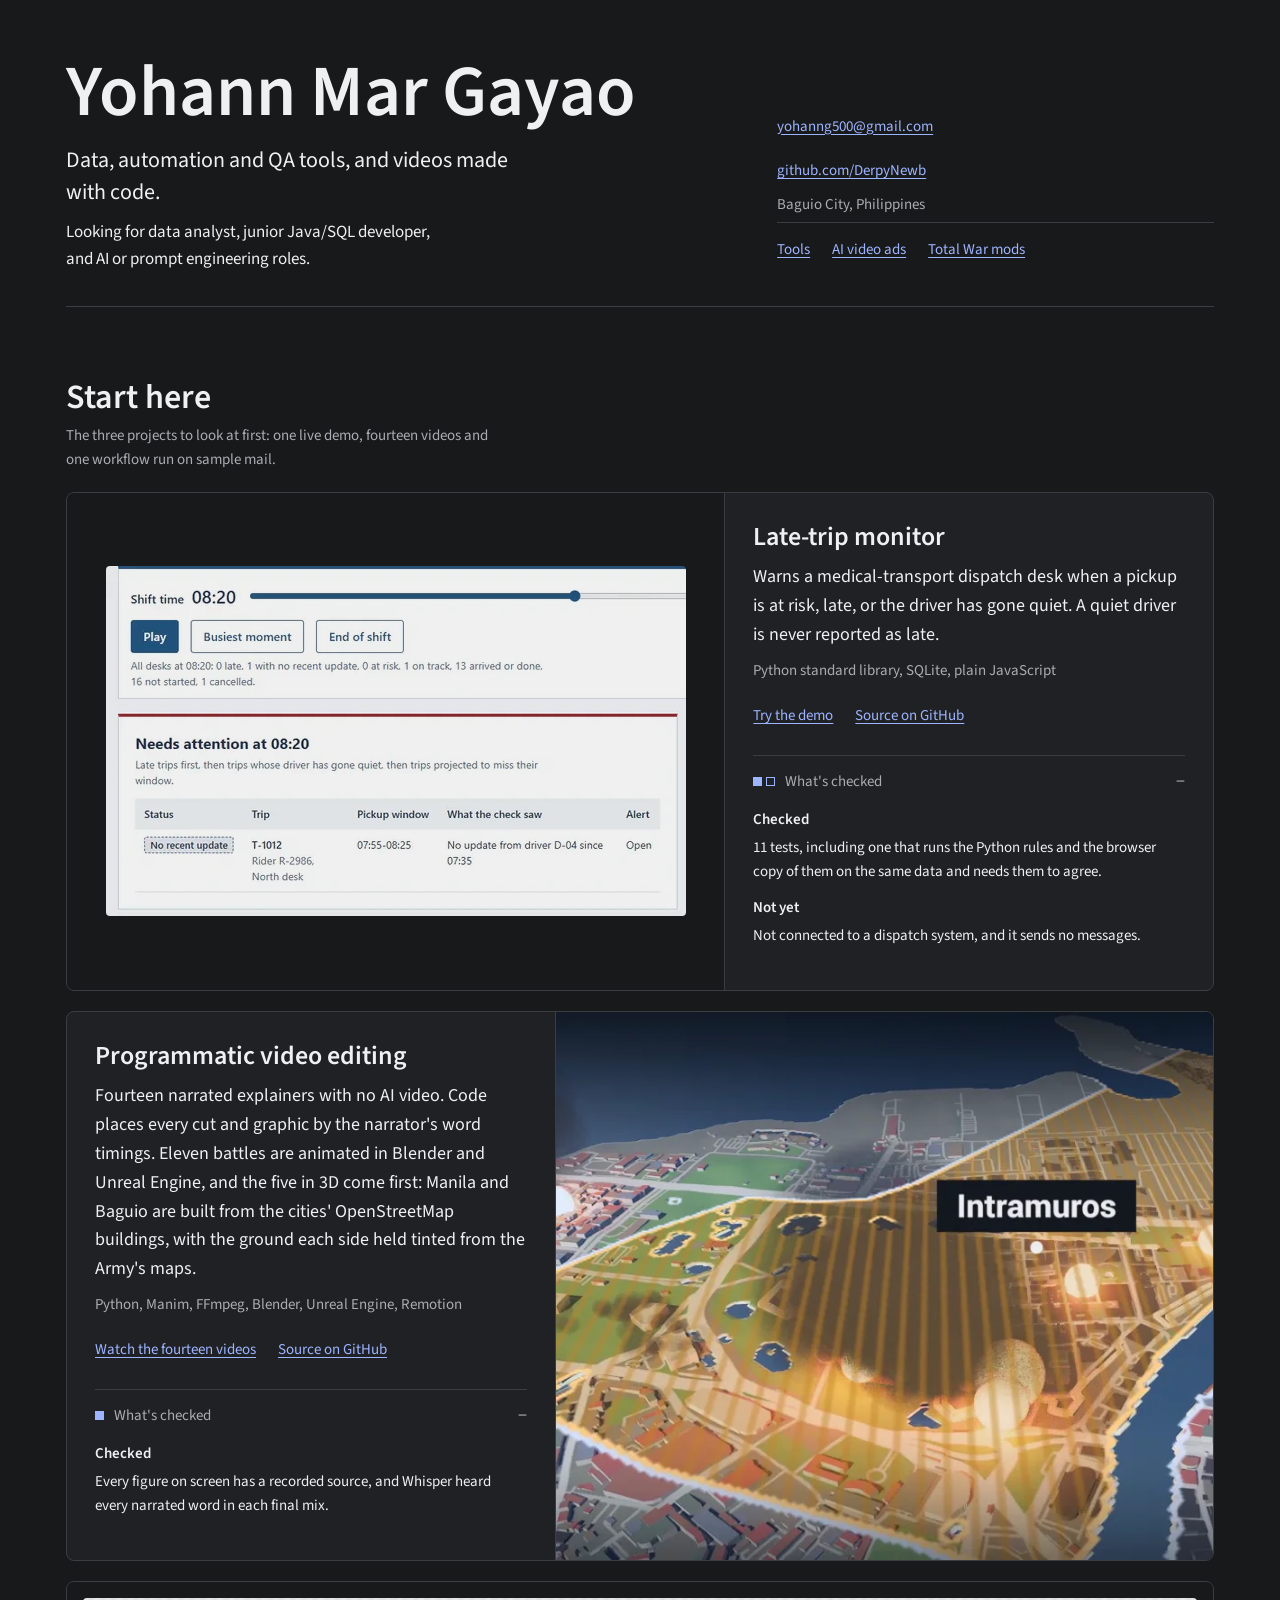
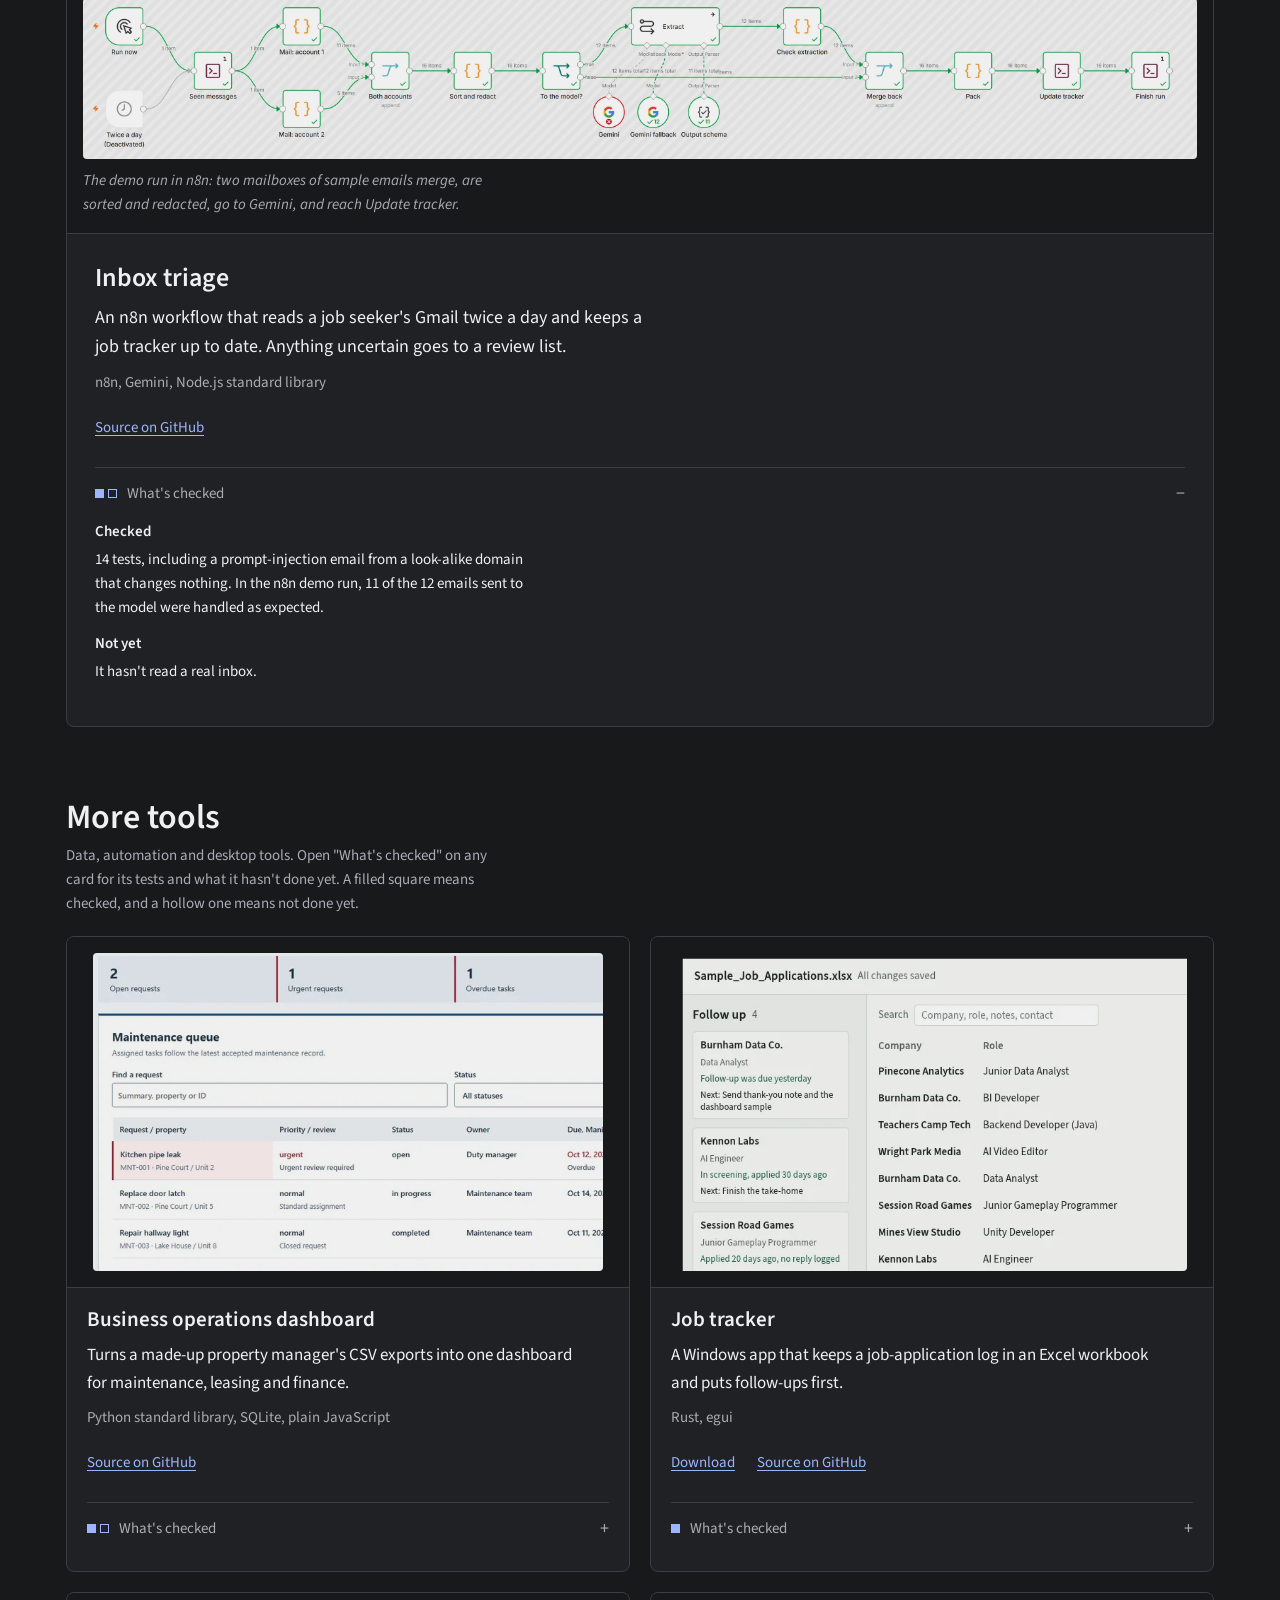
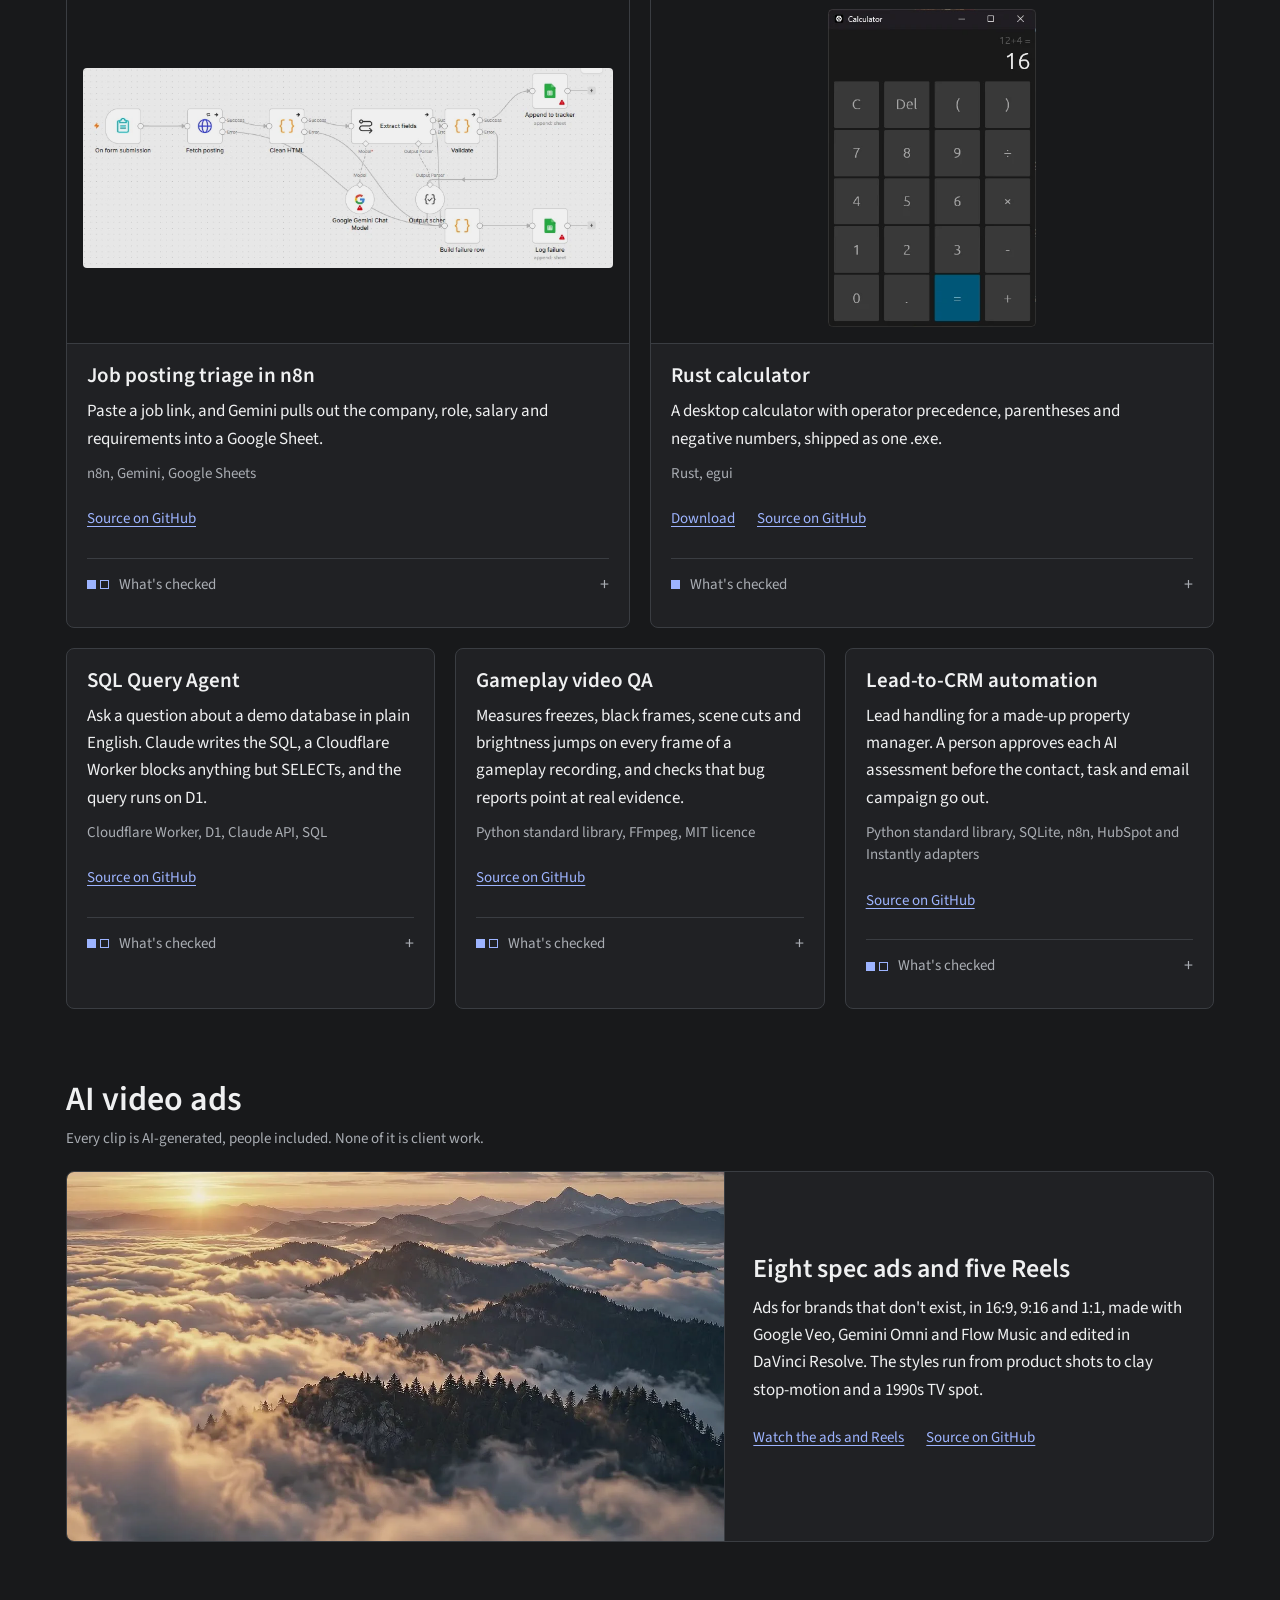
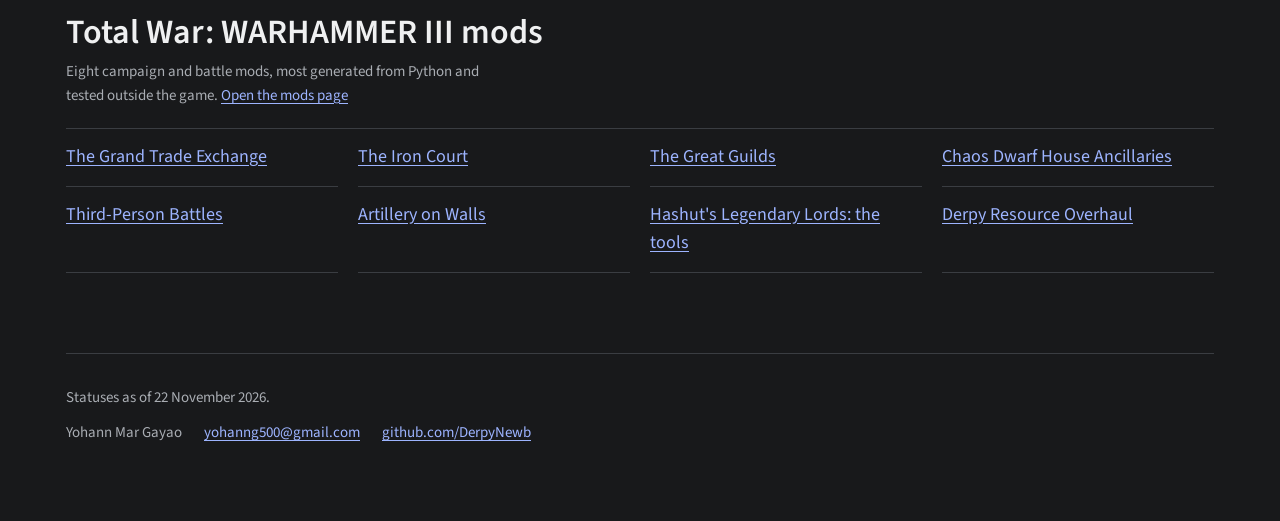
==== commit 470ec652: "Polish pass from an Impeccable critique Add a line naming the roles wanted under the tagline. Open t" ====
--- a/index.html
+++ b/index.html
@@ -17,6 +17,7 @@
   <div>
     <h1>Yohann Mar Gayao</h1>
     <p class="tagline">Data, automation and QA tools, and videos made with code.</p>
+    <p class="role">Looking for data analyst, junior Java/SQL developer, and AI or prompt engineering roles.</p>
   </div>
   <div>
     <ul class="contact">
@@ -24,22 +25,22 @@
       <li><a href="https://github.com/DerpyNewb">github.com/DerpyNewb</a></li>
       <li>Baguio City, Philippines</li>
     </ul>
-    <nav aria-label="On this page"><a href="#tools">Tools</a><a href="#video">Video</a><a href="#mods">Total War mods</a></nav>
+    <nav aria-label="On this page"><a href="#tools">Tools</a><a href="#video">AI video ads</a><a href="#mods">Total War mods</a></nav>
   </div>
 </header>
 
 <main>
 <section aria-labelledby="start-title">
-  <div class="head"><h2 id="start-title">Start here</h2><p>The three projects to look at first: one live demo, eleven videos and one workflow run on sample mail.</p></div>
+  <div class="head"><h2 id="start-title">Start here</h2><p>The three projects to look at first: one live demo, fourteen videos and one workflow run on sample mail.</p></div>
   <div class="featured">
     <article class="card">
-      <div class="pic"><img src="img/late-trip.webp" width="960" height="825" alt="The demo at 08:20 in the sample shift. One trip needs attention because its driver has gone quiet, and the alert list shows a late pickup with a text for the rider that hasn't been sent."></div>
+      <div class="pic ui"><img src="img/late-trip.webp" width="580" height="350" alt="The demo at 08:20 in the sample shift. One trip needs attention because its driver has gone quiet."></div>
       <div class="body">
         <h3>Late-trip monitor</h3>
         <p class="say">Warns a medical-transport dispatch desk when a pickup is at risk, late, or the driver has gone quiet. A quiet driver is never reported as late.</p>
         <p class="facts">Python standard library, SQLite, plain JavaScript</p>
-        <p class="links"><a href="https://derpynewb.github.io/late-trip-monitor/">Try the demo<span class="vh">: Late-trip monitor</span></a><a href="https://github.com/DerpyNewb/late-trip-monitor">Source<span class="vh">: Late-trip monitor</span></a></p>
-        <details><summary><span class="marks"><i class="done"></i><i></i></span>What's checked</summary><dl>
+        <p class="links"><a href="https://derpynewb.github.io/late-trip-monitor/">Try the demo<span class="vh">: Late-trip monitor</span></a><a href="https://github.com/DerpyNewb/late-trip-monitor">Source on GitHub<span class="vh">: Late-trip monitor</span></a></p>
+        <details open><summary><span class="marks"><i class="done"></i><i></i></span>What's checked<span class="vh">, with one item not done yet</span></summary><dl>
           <dt>Checked</dt><dd>11 tests, including one that runs the Python rules and the browser copy of them on the same data and needs them to agree.</dd>
           <dt>Not yet</dt><dd>Not connected to a dispatch system, and it sends no messages.</dd></dl></details>
       </div>
@@ -48,21 +49,21 @@
       <div class="pic"><img src="img/manila.webp" width="1080" height="608" alt="Manila in 3D during the 1945 battle: Intramuros, labelled, glows with fires under amber stripes marking Japanese-held ground, and the Pasig runs beside it."></div>
       <div class="body">
         <h3>Programmatic video editing</h3>
-        <p class="say">Eleven narrated explainers with no AI video. Code places every cut and graphic by the narrator's word timings. Eight battles are animated in Blender and Unreal Engine, and the four in 3D come first: Manila and Baguio are built from the cities' OpenStreetMap buildings, with the ground each side held tinted from the Army's maps.</p>
+        <p class="say">Fourteen narrated explainers with no AI video. Code places every cut and graphic by the narrator's word timings. Eleven battles are animated in Blender and Unreal Engine, and the five in 3D come first: Manila and Baguio are built from the cities' OpenStreetMap buildings, with the ground each side held tinted from the Army's maps.</p>
         <p class="facts">Python, Manim, FFmpeg, Blender, Unreal Engine, Remotion</p>
-        <p class="links"><a href="https://derpynewb.github.io/programmatic-video-editing/">Watch the eleven videos</a><a href="https://github.com/DerpyNewb/programmatic-video-editing">Source<span class="vh">: Programmatic video editing</span></a></p>
-        <details><summary><span class="marks"><i class="done"></i></span>What's checked</summary><dl>
+        <p class="links"><a href="https://derpynewb.github.io/programmatic-video-editing/">Watch the fourteen videos</a><a href="https://github.com/DerpyNewb/programmatic-video-editing">Source on GitHub<span class="vh">: Programmatic video editing</span></a></p>
+        <details open><summary><span class="marks"><i class="done"></i></span>What's checked</summary><dl>
           <dt>Checked</dt><dd>Every figure on screen has a recorded source, and Whisper heard every narrated word in each final mix.</dd></dl></details>
       </div>
     </article>
-    <article class="card">
-      <div class="pic"><img src="img/inbox-triage.webp" width="3400" height="490" alt="The demo run in n8n: two mailboxes of sample emails merge, are sorted and redacted, go to Gemini, and reach Update tracker."></div>
+    <article class="card wide">
+      <figure class="pic ui"><img src="img/inbox-triage.webp" width="3400" height="490" alt="The inbox triage workflow on the n8n canvas, from Run now to Finish run."><figcaption>The demo run in n8n: two mailboxes of sample emails merge, are sorted and redacted, go to Gemini, and reach Update tracker.</figcaption></figure>
       <div class="body">
         <h3>Inbox triage</h3>
         <p class="say">An n8n workflow that reads a job seeker's Gmail twice a day and keeps a job tracker up to date. Anything uncertain goes to a review list.</p>
         <p class="facts">n8n, Gemini, Node.js standard library</p>
-        <p class="links"><a href="https://github.com/DerpyNewb/inbox-triage">Source<span class="vh">: Inbox triage</span></a></p>
-        <details><summary><span class="marks"><i class="done"></i><i></i></span>What's checked</summary><dl>
+        <p class="links"><a href="https://github.com/DerpyNewb/inbox-triage">Source on GitHub<span class="vh">: Inbox triage</span></a></p>
+        <details open><summary><span class="marks"><i class="done"></i><i></i></span>What's checked<span class="vh">, with one item not done yet</span></summary><dl>
           <dt>Checked</dt><dd>14 tests, including a prompt-injection email from a look-alike domain that changes nothing. In the n8n demo run, 11 of the 12 emails sent to the model were handled as expected.</dd>
           <dt>Not yet</dt><dd>It hasn't read a real inbox.</dd></dl></details>
       </div>
@@ -71,67 +72,69 @@
 </section>
 
 <section id="tools" aria-labelledby="tools-title">
-  <div class="head"><h2 id="tools-title">More tools</h2><p>Data, automation and desktop tools. Open "What's checked" on any card for its tests and what it hasn't done yet.</p></div>
-  <div class="cards">
+  <div class="head"><h2 id="tools-title">More tools</h2><p>Data, automation and desktop tools. Open "What's checked" on any card for its tests and what it hasn't done yet. A filled square means checked, and a hollow one means not done yet.</p></div>
+  <div class="cards pics">
     <article class="card">
-      <div class="pic"><img src="img/dashboard.webp" loading="lazy" width="1100" height="809" alt="Open, urgent and overdue counts above the maintenance queue."></div>
+      <div class="pic ui"><img src="img/dashboard.webp" loading="lazy" width="720" height="450" alt="Open, urgent and overdue counts above the maintenance queue."></div>
       <div class="body"><h3>Business operations dashboard</h3>
         <p>Turns a made-up property manager's CSV exports into one dashboard for maintenance, leasing and finance.</p>
         <p class="facts">Python standard library, SQLite, plain JavaScript</p>
-        <p class="links"><a href="https://github.com/DerpyNewb/business-operations-dashboard">Source<span class="vh">: Business operations dashboard</span></a></p>
-        <details><summary><span class="marks"><i class="done"></i><i></i></span>What's checked</summary><dl>
+        <p class="links"><a href="https://github.com/DerpyNewb/business-operations-dashboard">Source on GitHub<span class="vh">: Business operations dashboard</span></a></p>
+        <details><summary><span class="marks"><i class="done"></i><i></i></span>What's checked<span class="vh">, with one item not done yet</span></summary><dl>
           <dt>Checked</dt><dd>25 tests, an offline demo, and real clicks through the dashboard at desktop and phone width.</dd>
           <dt>Not yet</dt><dd>Not connected to any real account or deployed anywhere.</dd></dl></details></div>
     </article>
     <article class="card">
-      <div class="pic"><img src="img/job-tracker.webp" loading="lazy" width="1280" height="800" alt="The tracker with a list of applications and a follow-up column showing four that need attention."></div>
+      <div class="pic ui"><img src="img/job-tracker.webp" loading="lazy" width="720" height="450" alt="The tracker with a list of applications and a follow-up column showing four that need attention."></div>
       <div class="body"><h3>Job tracker</h3>
         <p>A Windows app that keeps a job-application log in an Excel workbook and puts follow-ups first.</p>
         <p class="facts">Rust, egui</p>
-        <p class="links"><a href="https://github.com/DerpyNewb/job-tracker/releases/latest">Download<span class="vh">: Job tracker</span></a><a href="https://github.com/DerpyNewb/job-tracker">Source<span class="vh">: Job tracker</span></a></p>
+        <p class="links"><a href="https://github.com/DerpyNewb/job-tracker/releases/latest">Download<span class="vh">: Job tracker</span></a><a href="https://github.com/DerpyNewb/job-tracker">Source on GitHub<span class="vh">: Job tracker</span></a></p>
         <details><summary><span class="marks"><i class="done"></i></span>What's checked</summary><dl>
           <dt>Checked</dt><dd>cargo test covers the model, the workbook, the save checks and the screens, each rendered to an image. Every save keeps a backup and reads the file back.</dd></dl></details></div>
     </article>
     <article class="card">
-      <div class="pic"><img src="img/n8n.webp" loading="lazy" width="850" height="320" alt="The workflow on the n8n canvas: form, fetch, clean, extract fields, validate, then append to the tracker or log the failure."></div>
+      <div class="pic ui"><img src="img/n8n.webp" loading="lazy" width="850" height="320" alt="The workflow on the n8n canvas: form, fetch, clean, extract fields, validate, then append to the tracker or log the failure."></div>
       <div class="body"><h3>Job posting triage in n8n</h3>
         <p>Paste a job link, and Gemini pulls out the company, role, salary and requirements into a Google Sheet.</p>
         <p class="facts">n8n, Gemini, Google Sheets</p>
-        <p class="links"><a href="https://github.com/DerpyNewb/automation-portfolio">Source<span class="vh">: Job posting triage</span></a></p>
-        <details><summary><span class="marks"><i class="done"></i><i></i></span>What's checked</summary><dl>
+        <p class="links"><a href="https://github.com/DerpyNewb/automation-portfolio">Source on GitHub<span class="vh">: Job posting triage</span></a></p>
+        <details><summary><span class="marks"><i class="done"></i><i></i></span>What's checked<span class="vh">, with one item not done yet</span></summary><dl>
           <dt>Checked</dt><dd>The validation code passes 18 checks, and the fetch steps took the right branch on live links.</dd>
           <dt>Not yet</dt><dd>The Gemini call and the Sheets write need credentials and haven't run yet.</dd></dl></details></div>
     </article>
     <article class="card">
-      <div class="pic contain"><img src="img/calculator.webp" loading="lazy" width="322" height="492" alt="The calculator showing 12+4 = 16."></div>
+      <div class="pic ui"><img src="img/calculator.webp" loading="lazy" width="322" height="492" alt="The calculator showing 12+4 = 16."></div>
       <div class="body"><h3>Rust calculator</h3>
         <p>A desktop calculator with operator precedence, parentheses and negative numbers, shipped as one .exe.</p>
         <p class="facts">Rust, egui</p>
-        <p class="links"><a href="https://github.com/DerpyNewb/rust-calculator/releases/latest">Download<span class="vh">: Rust calculator</span></a><a href="https://github.com/DerpyNewb/rust-calculator">Source<span class="vh">: Rust calculator</span></a></p>
+        <p class="links"><a href="https://github.com/DerpyNewb/rust-calculator/releases/latest">Download<span class="vh">: Rust calculator</span></a><a href="https://github.com/DerpyNewb/rust-calculator">Source on GitHub<span class="vh">: Rust calculator</span></a></p>
         <details><summary><span class="marks"><i class="done"></i></span>What's checked</summary><dl>
           <dt>Checked</dt><dd>cargo test covers the parser and the number formatting.</dd></dl></details></div>
     </article>
+  </div>
+  <div class="cards trio">
     <article class="card"><div class="body"><h3>SQL Query Agent</h3>
         <p>Ask a question about a demo database in plain English. Claude writes the SQL, a Cloudflare Worker blocks anything but SELECTs, and the query runs on D1.</p>
         <p class="facts">Cloudflare Worker, D1, Claude API, SQL</p>
-        <p class="links"><a href="https://github.com/DerpyNewb/SQL-Agent-Demo">Source<span class="vh">: SQL Query Agent</span></a></p>
-        <details><summary><span class="marks"><i class="done"></i><i></i></span>What's checked</summary><dl>
+        <p class="links"><a href="https://github.com/DerpyNewb/SQL-Agent-Demo">Source on GitHub<span class="vh">: SQL Query Agent</span></a></p>
+        <details><summary><span class="marks"><i class="done"></i><i></i></span>What's checked<span class="vh">, with one item not done yet</span></summary><dl>
           <dt>Checked</dt><dd>A test confirms the check blocks DROP, UPDATE and stacked statements and lets ordinary SELECTs through.</dd>
           <dt>Not yet</dt><dd>Not deployed, and never run end to end with the model and the database together.</dd></dl></details></div>
     </article>
     <article class="card"><div class="body"><h3>Gameplay video QA</h3>
         <p>Measures freezes, black frames, scene cuts and brightness jumps on every frame of a gameplay recording, and checks that bug reports point at real evidence.</p>
         <p class="facts">Python standard library, FFmpeg, MIT licence</p>
-        <p class="links"><a href="https://github.com/DerpyNewb/gameplay-video-qa">Source<span class="vh">: Gameplay video QA</span></a></p>
-        <details><summary><span class="marks"><i class="done"></i><i></i></span>What's checked</summary><dl>
+        <p class="links"><a href="https://github.com/DerpyNewb/gameplay-video-qa">Source on GitHub<span class="vh">: Gameplay video QA</span></a></p>
+        <details><summary><span class="marks"><i class="done"></i><i></i></span>What's checked<span class="vh">, with one item not done yet</span></summary><dl>
           <dt>Checked</dt><dd>Tests build videos with known defects and check each tool finds them at the right frame.</dd>
           <dt>Not yet</dt><dd>The tests don't measure how accurate a review is.</dd></dl></details></div>
     </article>
     <article class="card"><div class="body"><h3>Lead-to-CRM automation</h3>
         <p>Lead handling for a made-up property manager. A person approves each AI assessment before the contact, task and email campaign go out.</p>
         <p class="facts">Python standard library, SQLite, n8n, HubSpot and Instantly adapters</p>
-        <p class="links"><a href="https://github.com/DerpyNewb/lead-crm-automation">Source<span class="vh">: Lead-to-CRM automation</span></a></p>
-        <details><summary><span class="marks"><i class="done"></i><i></i></span>What's checked</summary><dl>
+        <p class="links"><a href="https://github.com/DerpyNewb/lead-crm-automation">Source on GitHub<span class="vh">: Lead-to-CRM automation</span></a></p>
+        <details><summary><span class="marks"><i class="done"></i><i></i></span>What's checked<span class="vh">, with one item not done yet</span></summary><dl>
           <dt>Checked</dt><dd>38 tests and an offline demo, including recovery after a restart and an unsubscribe cancelling unsent work.</dd>
           <dt>Not yet</dt><dd>Never connected to real HubSpot or Instantly accounts.</dd></dl></details></div>
     </article>
@@ -140,19 +143,18 @@
 
 <section id="video" aria-labelledby="video-title">
   <div class="head"><h2 id="video-title">AI video ads</h2><p>Every clip is AI-generated, people included. None of it is client work.</p></div>
-  <div class="cards">
-    <article class="card span2">
+  <div class="featured">
+    <article class="card">
       <div class="pic"><img src="img/mistline.webp" loading="lazy" width="1280" height="720" alt="Forested ridges above a sea of cloud at sunrise."></div>
-    </article>
-    <article class="card"><div class="body"><h3>Eight spec ads and five Reels</h3>
+      <div class="body"><h3>Eight spec ads and five Reels</h3>
       <p>Ads for brands that don't exist, in 16:9, 9:16 and 1:1, made with Google Veo, Gemini Omni and Flow Music and edited in DaVinci Resolve. The styles run from product shots to clay stop-motion and a 1990s TV spot.</p>
-      <p class="links"><a href="https://derpynewb.github.io/ai-video-ads/">Watch the ads and Reels</a><a href="https://github.com/DerpyNewb/ai-video-ads">Source<span class="vh">: AI video ads</span></a></p></div>
+      <p class="links"><a href="https://derpynewb.github.io/ai-video-ads/">Watch the ads and Reels</a><a href="https://github.com/DerpyNewb/ai-video-ads">Source on GitHub<span class="vh">: AI video ads</span></a></p></div>
     </article>
   </div>
 </section>
 
 <section id="mods" aria-labelledby="mods-title">
-  <div class="head"><h2 id="mods-title">Total War: WARHAMMER III mods</h2><p>Eight campaign and battle mods, most generated from Python and tested outside the game. <a href="mods.html">Open the mods page</a></p></div>
+  <div class="head"><h2 id="mods-title">Total War: WARHAMMER&nbsp;III mods</h2><p>Eight campaign and battle mods, most generated from Python and tested outside the game. <a href="mods.html">Open the mods page</a></p></div>
   <ul class="modlist">
     <li><a href="mods.html#grand-trade-exchange">The Grand Trade Exchange</a></li>
     <li><a href="mods.html#iron-court">The Iron Court</a></li>
--- a/style.css
+++ b/style.css
@@ -18,6 +18,7 @@
 }
 h1, h2, h3 { font-weight: 600; margin: 0; text-wrap: balance; }
 h1 { font-size: clamp(40px, 6.5vw, 72px); line-height: 1.02; }
+h1.long { font-size: clamp(36px, 5vw, 56px); line-height: 1.05; }
 h2 { font-size: clamp(26px, 3.2vw, 34px); line-height: 1.1; }
 h3, .project h2 { font-size: 21px; line-height: 1.25; }
 p, dd { margin: 0; text-wrap: pretty; }
@@ -35,24 +36,32 @@
 header.top { grid-template-columns: minmax(0, 1.5fr) minmax(0, 1fr); gap: 16px 56px; align-items: end;
   padding-bottom: 32px; border-bottom: 1px solid var(--line); }
 header.top .tagline { margin-top: 16px; }
+header.top .role { margin-top: 10px; font-size: 17px; max-width: 48ch; }
 header.top .contact { display: grid; gap: 0; }
-header.top .contact a { padding-block: 6px; }
+header.top .contact a { padding-block: 11px; }
+header.top nav { margin-top: 6px; padding-top: 4px; border-top: 1px solid var(--line); }
 
 section { margin-top: 72px; }
-.head { display: flex; flex-wrap: wrap; justify-content: space-between; align-items: baseline; gap: 8px 24px; margin-bottom: 20px; }
-.head p { color: var(--muted); font-size: 15px; max-width: 52ch; }
+.head { display: grid; gap: 8px; margin-bottom: 20px; }
+.head p { color: var(--muted); font-size: 15px; max-width: 62ch; }
 
 /* Cards: the picture first, then one plain sentence, then the checks on request. */
 .cards { display: grid; grid-template-columns: repeat(3, minmax(0, 1fr)); gap: 20px; }
+.cards + .cards { margin-top: 20px; }
+.cards.pics { grid-template-columns: repeat(2, minmax(0, 1fr)); }
 .card { background: var(--card); border: 1px solid var(--line); border-radius: 8px; overflow: hidden;
   display: grid; grid-template-rows: auto 1fr; font-size: 17px; }
-.card .pic { aspect-ratio: 16 / 10; background: var(--paper); border-bottom: 1px solid var(--line); overflow: hidden; }
+.card .pic { margin: 0; aspect-ratio: 16 / 10; background: var(--paper); border-bottom: 1px solid var(--line); overflow: hidden; }
 .card .pic img { width: 100%; height: 100%; object-fit: cover; object-position: top left; }
-.card .pic.contain img { object-fit: contain; padding: 12px; }
+/* Screenshots of light apps sit whole on the dark ground with a small radius, a little dimmed,
+   so they read as pictures of the app rather than white holes in the page. */
+.card .pic.ui { display: flex; flex-direction: column; justify-content: center; align-items: center; gap: 10px; padding: 16px; }
+.card .pic.ui img { width: auto; height: auto; max-width: 100%; max-height: 100%; border-radius: 4px; filter: brightness(.94); }
+.card .pic figcaption { font-size: 15px; font-style: italic; color: var(--muted); max-width: 62ch; align-self: start; }
 .card .body { padding: 18px 20px 20px; display: grid; gap: 10px; align-content: start; }
+.card .body p { max-width: 62ch; }
 .card .links { margin-top: 2px; }
-.card .links a { padding-block: 8px; }
-.span2 { grid-column: span 2; }
+.card .links a { padding-block: 11px; }
 
 /* Start here: three wide cards, the work a hiring manager should see first. */
 .featured { display: grid; gap: 20px; }
@@ -63,10 +72,13 @@
 .featured .body { padding: 28px; align-content: center; }
 .featured h3 { font-size: 26px; }
 .featured .say { font-size: 18px; }
+/* A canvas too wide for half the card (Inbox triage's 16 nodes in a row) runs across the whole width, text below. */
+.featured .card.wide { grid-template-columns: minmax(0, 1fr); }
+.featured .card.wide .pic { min-height: 0; aspect-ratio: auto; border-right: 0; border-bottom: 1px solid var(--line); }
 
 /* The ledger folded under each card. Filled square checked, hollow square not yet. */
 details { border-top: 1px solid var(--line); margin-top: 6px; padding-top: 4px; font-size: 15px; }
-summary { cursor: pointer; padding-block: 8px; color: var(--muted); list-style: none; display: flex; gap: 10px; align-items: center; }
+summary { cursor: pointer; padding-block: 10px; color: var(--muted); list-style: none; display: flex; gap: 10px; align-items: center; }
 summary::-webkit-details-marker { display: none; }
 summary::after { content: "+"; margin-left: auto; font-size: 18px; line-height: 1; }
 details[open] summary::after { content: "\2212"; }
@@ -75,7 +87,7 @@
 .marks i.done { background: var(--accent); }
 details dl { display: grid; gap: 4px; margin: 4px 0 6px; }
 details dt { font-weight: 600; }
-details dd { margin: 0 0 8px; }
+details dd { margin: 0 0 8px; max-width: 62ch; }
 
 /* Mod names on the main page, each linking to its entry on mods.html. */
 .modlist { display: grid; grid-template-columns: repeat(4, minmax(0, 1fr)); gap: 0 20px; margin: 0; padding: 0;
@@ -105,14 +117,14 @@
   header.top, .mods, .featured .card, .featured .card:nth-child(2) { grid-template-columns: minmax(0, 1fr); }
   .featured .card .pic, .featured .card:nth-child(2) .pic { order: 0; border: 0; border-bottom: 1px solid var(--line); min-height: 0; aspect-ratio: 16 / 10; }
   .cards, .modlist { grid-template-columns: repeat(2, minmax(0, 1fr)); }
+  .cards.trio { grid-template-columns: minmax(0, 1fr); }
 }
 @media (max-width: 640px) {
   body { font-size: 17px; }
   .wrap { padding-block: 36px 40px; }
   section { margin-top: 56px; }
   .mods { margin-top: 40px; }
-  .cards, .modlist { grid-template-columns: minmax(0, 1fr); }
-  .span2 { grid-column: auto; }
+  .cards, .cards.pics, .modlist { grid-template-columns: minmax(0, 1fr); }
   .featured .body { padding: 20px; }
   .ledger { grid-template-columns: minmax(0, 1fr); gap: 2px; }
   .ledger dd + dt { margin-top: 8px; }
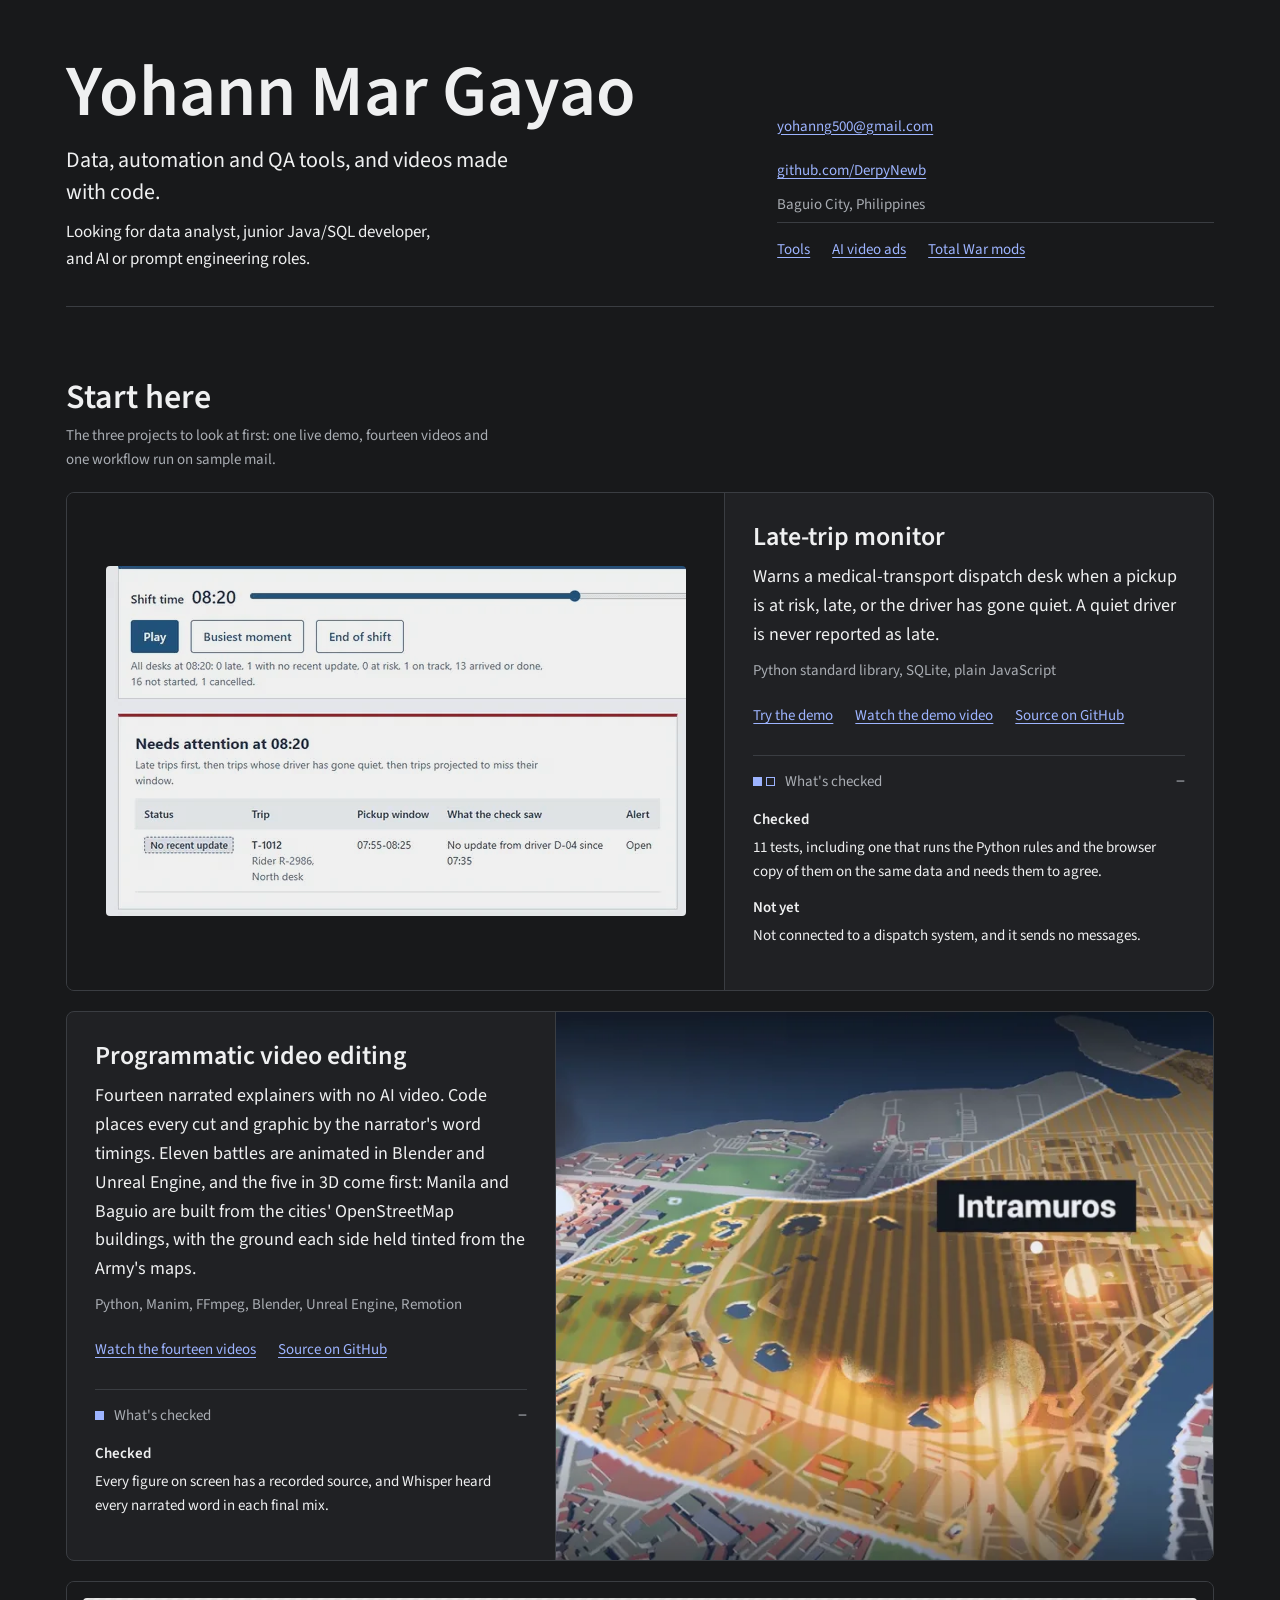
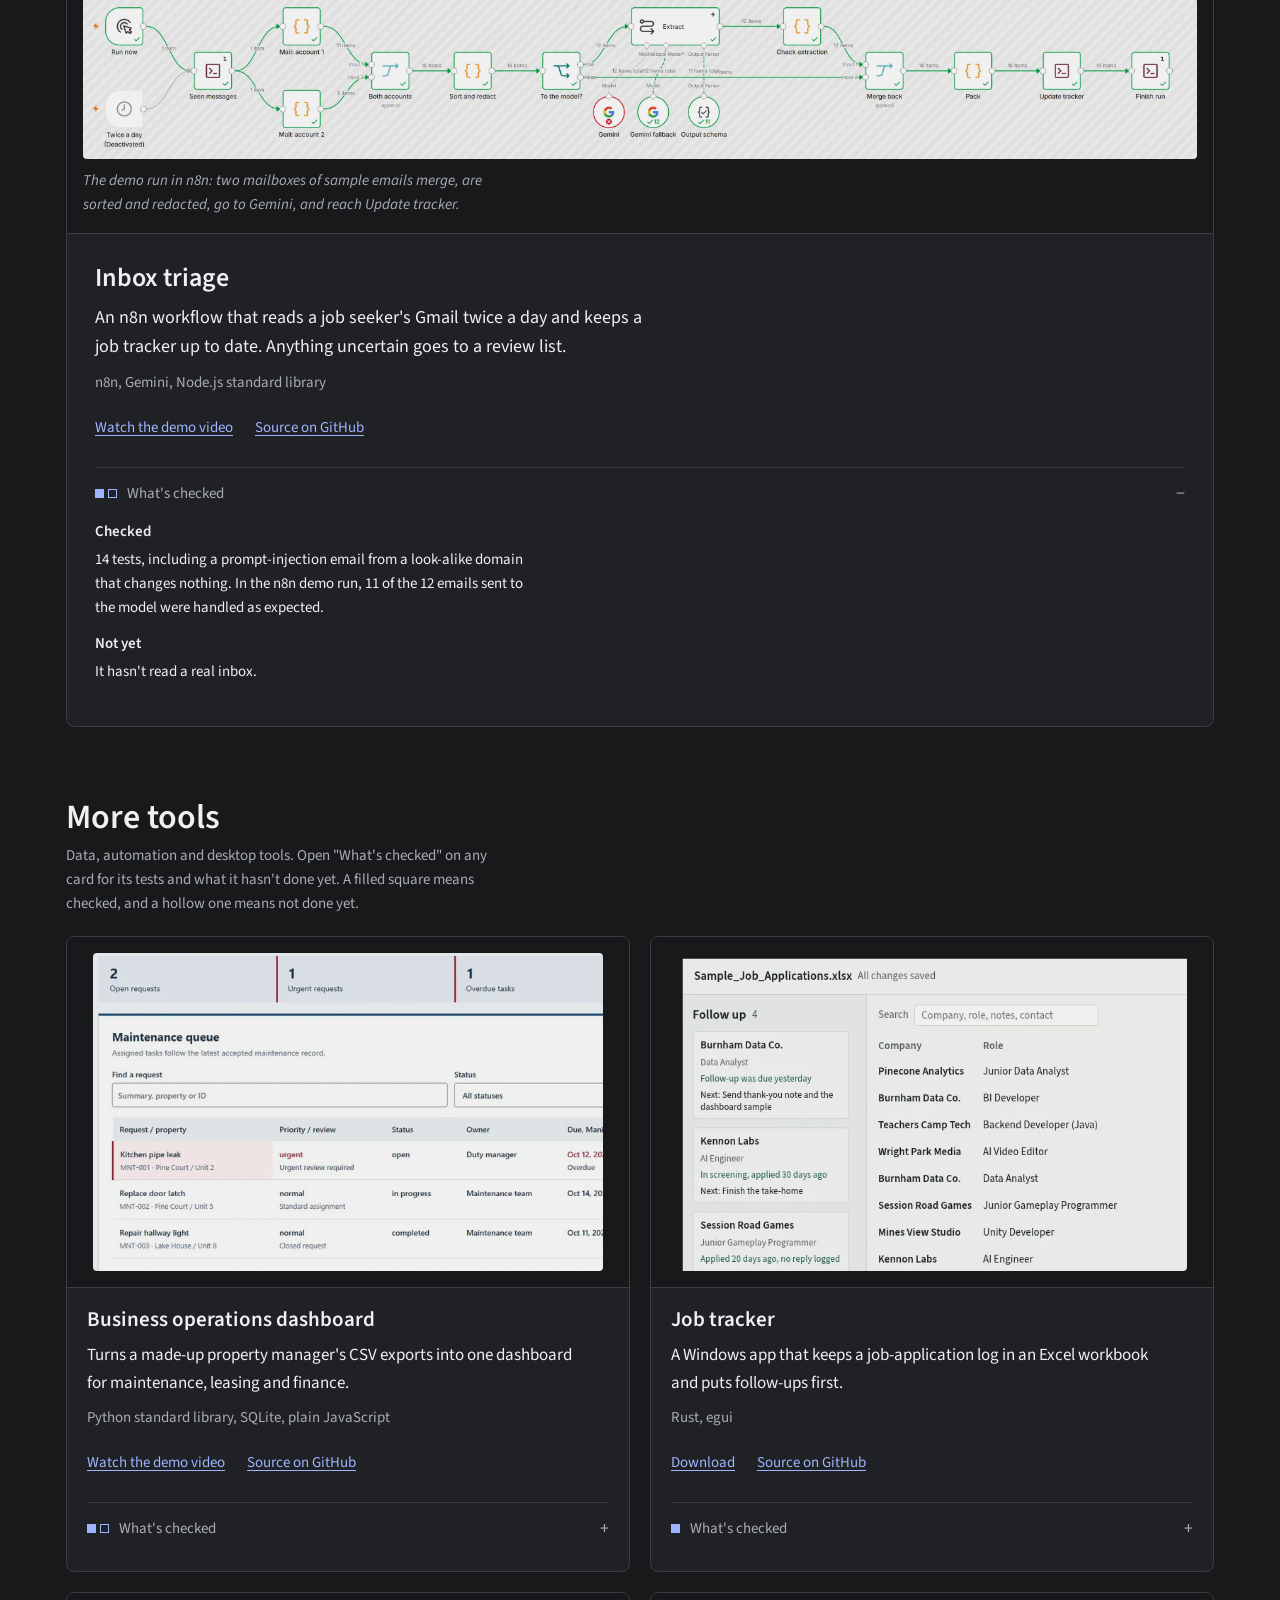
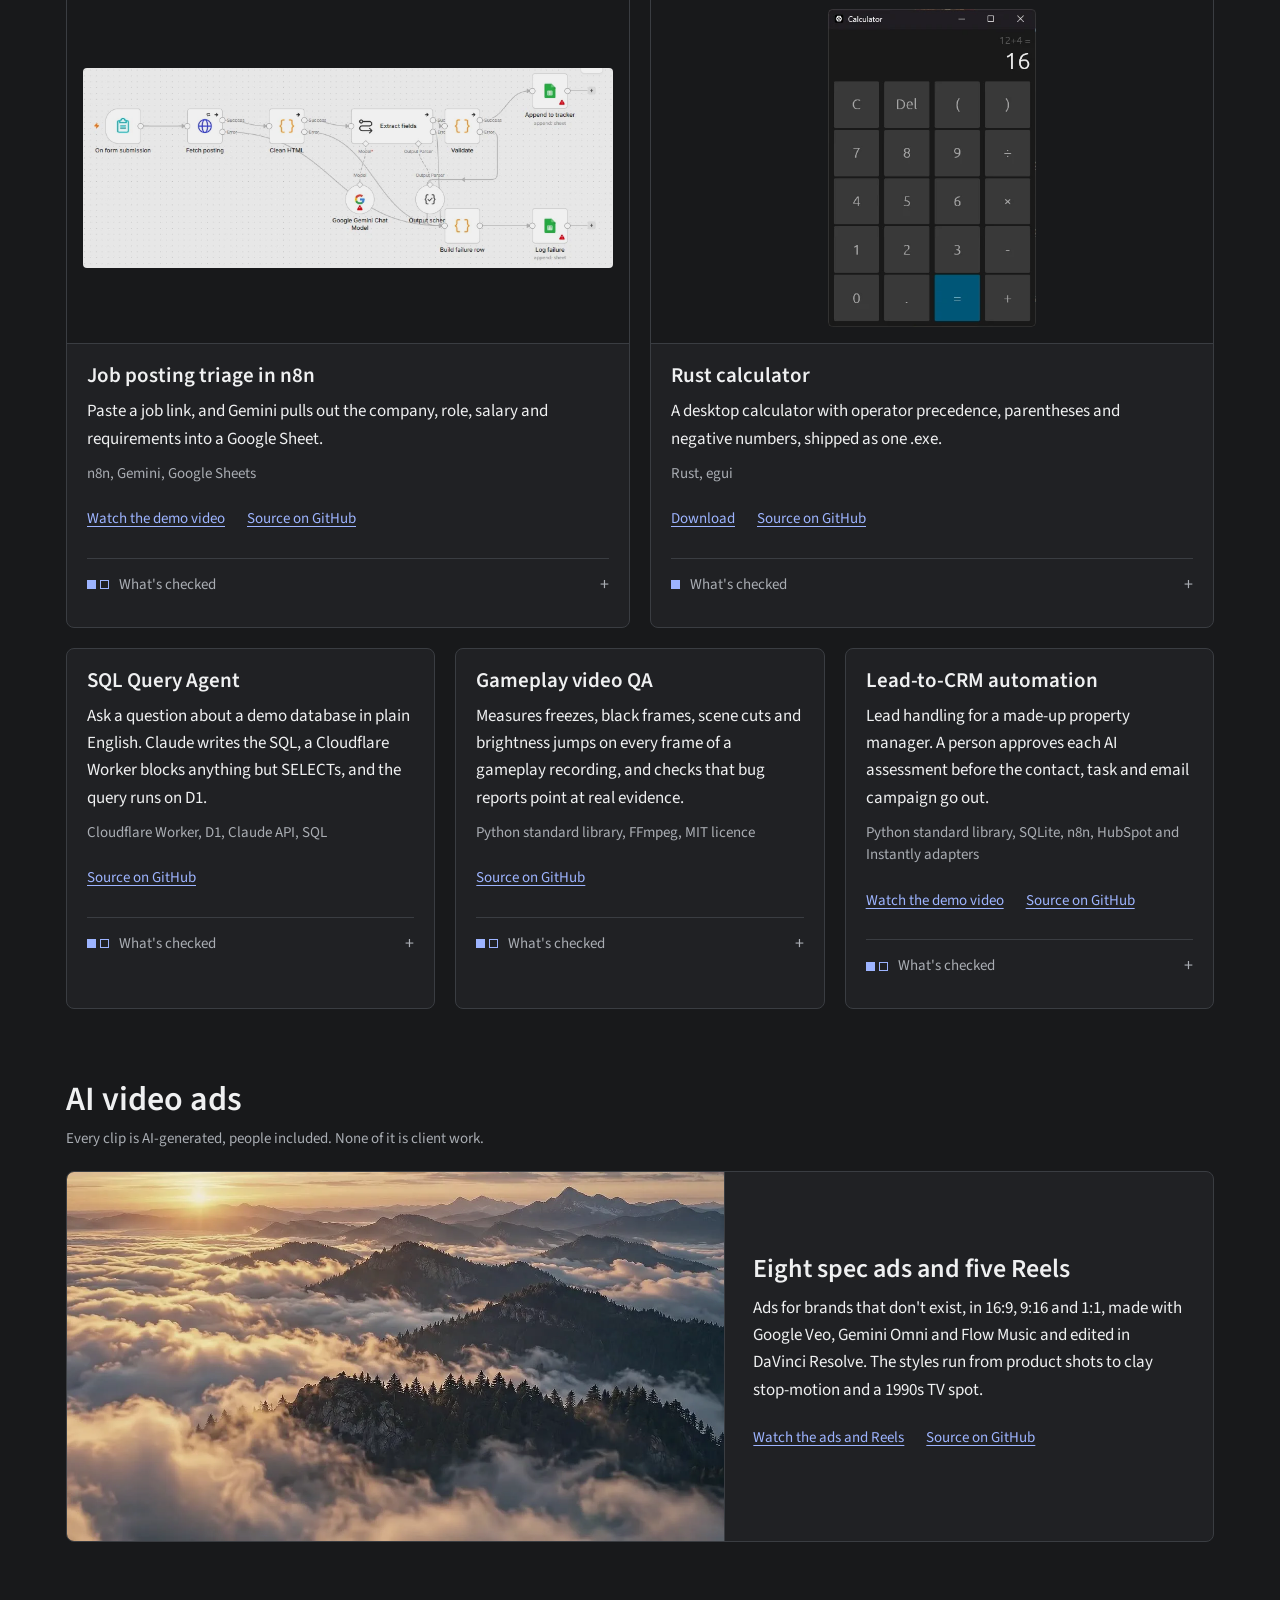
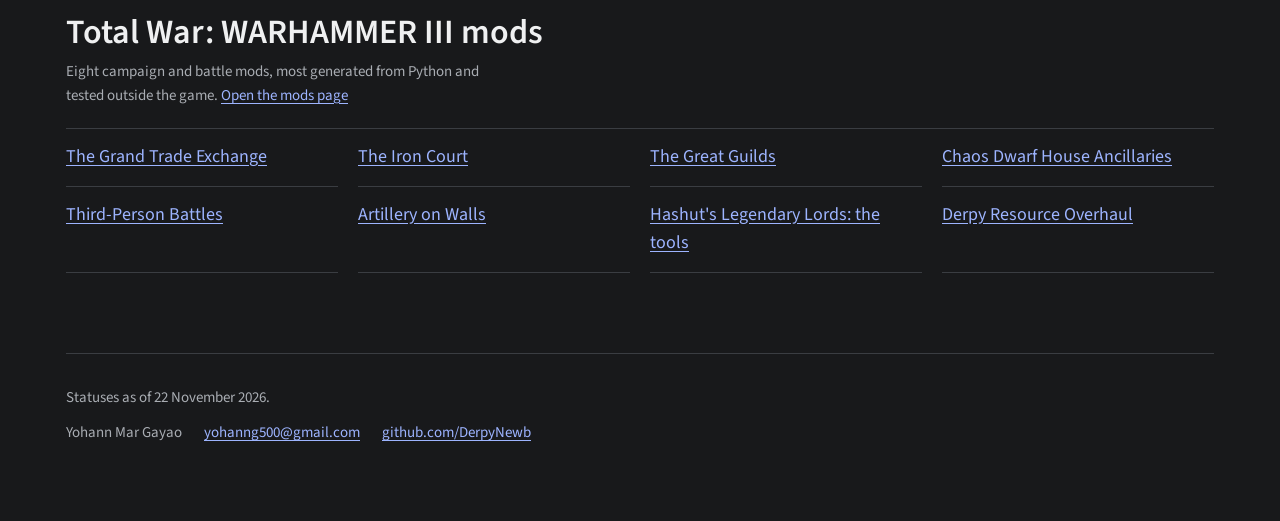
==== commit 545daeb3: "Link the demo video on each automation project card Five unlisted YouTube demos: inbox triage, late-" ====
--- a/index.html
+++ b/index.html
@@ -39,7 +39,7 @@
         <h3>Late-trip monitor</h3>
         <p class="say">Warns a medical-transport dispatch desk when a pickup is at risk, late, or the driver has gone quiet. A quiet driver is never reported as late.</p>
         <p class="facts">Python standard library, SQLite, plain JavaScript</p>
-        <p class="links"><a href="https://derpynewb.github.io/late-trip-monitor/">Try the demo<span class="vh">: Late-trip monitor</span></a><a href="https://github.com/DerpyNewb/late-trip-monitor">Source on GitHub<span class="vh">: Late-trip monitor</span></a></p>
+        <p class="links"><a href="https://derpynewb.github.io/late-trip-monitor/">Try the demo<span class="vh">: Late-trip monitor</span></a><a href="https://youtu.be/g_FwG51fp8w">Watch the demo video<span class="vh">: Late-trip monitor</span></a><a href="https://github.com/DerpyNewb/late-trip-monitor">Source on GitHub<span class="vh">: Late-trip monitor</span></a></p>
         <details open><summary><span class="marks"><i class="done"></i><i></i></span>What's checked<span class="vh">, with one item not done yet</span></summary><dl>
           <dt>Checked</dt><dd>11 tests, including one that runs the Python rules and the browser copy of them on the same data and needs them to agree.</dd>
           <dt>Not yet</dt><dd>Not connected to a dispatch system, and it sends no messages.</dd></dl></details>
@@ -62,7 +62,7 @@
         <h3>Inbox triage</h3>
         <p class="say">An n8n workflow that reads a job seeker's Gmail twice a day and keeps a job tracker up to date. Anything uncertain goes to a review list.</p>
         <p class="facts">n8n, Gemini, Node.js standard library</p>
-        <p class="links"><a href="https://github.com/DerpyNewb/inbox-triage">Source on GitHub<span class="vh">: Inbox triage</span></a></p>
+        <p class="links"><a href="https://youtu.be/6HLKQQUJvLs">Watch the demo video<span class="vh">: Inbox triage</span></a><a href="https://github.com/DerpyNewb/inbox-triage">Source on GitHub<span class="vh">: Inbox triage</span></a></p>
         <details open><summary><span class="marks"><i class="done"></i><i></i></span>What's checked<span class="vh">, with one item not done yet</span></summary><dl>
           <dt>Checked</dt><dd>14 tests, including a prompt-injection email from a look-alike domain that changes nothing. In the n8n demo run, 11 of the 12 emails sent to the model were handled as expected.</dd>
           <dt>Not yet</dt><dd>It hasn't read a real inbox.</dd></dl></details>
@@ -79,7 +79,7 @@
       <div class="body"><h3>Business operations dashboard</h3>
         <p>Turns a made-up property manager's CSV exports into one dashboard for maintenance, leasing and finance.</p>
         <p class="facts">Python standard library, SQLite, plain JavaScript</p>
-        <p class="links"><a href="https://github.com/DerpyNewb/business-operations-dashboard">Source on GitHub<span class="vh">: Business operations dashboard</span></a></p>
+        <p class="links"><a href="https://youtu.be/l6K9MAj0voo">Watch the demo video<span class="vh">: Business operations dashboard</span></a><a href="https://github.com/DerpyNewb/business-operations-dashboard">Source on GitHub<span class="vh">: Business operations dashboard</span></a></p>
         <details><summary><span class="marks"><i class="done"></i><i></i></span>What's checked<span class="vh">, with one item not done yet</span></summary><dl>
           <dt>Checked</dt><dd>25 tests, an offline demo, and real clicks through the dashboard at desktop and phone width.</dd>
           <dt>Not yet</dt><dd>Not connected to any real account or deployed anywhere.</dd></dl></details></div>
@@ -98,10 +98,10 @@
       <div class="body"><h3>Job posting triage in n8n</h3>
         <p>Paste a job link, and Gemini pulls out the company, role, salary and requirements into a Google Sheet.</p>
         <p class="facts">n8n, Gemini, Google Sheets</p>
-        <p class="links"><a href="https://github.com/DerpyNewb/automation-portfolio">Source on GitHub<span class="vh">: Job posting triage</span></a></p>
+        <p class="links"><a href="https://youtu.be/S-9qHvaUG3E">Watch the demo video<span class="vh">: Job posting triage</span></a><a href="https://github.com/DerpyNewb/automation-portfolio">Source on GitHub<span class="vh">: Job posting triage</span></a></p>
         <details><summary><span class="marks"><i class="done"></i><i></i></span>What's checked<span class="vh">, with one item not done yet</span></summary><dl>
-          <dt>Checked</dt><dd>The validation code passes 18 checks, and the fetch steps took the right branch on live links.</dd>
-          <dt>Not yet</dt><dd>The Gemini call and the Sheets write need credentials and haven't run yet.</dd></dl></details></div>
+          <dt>Checked</dt><dd>The validation code passes 18 checks, and the fetch steps took the right branch on live links. For the demo video, a copy of the workflow called Gemini on three made-up postings.</dd>
+          <dt>Not yet</dt><dd>The Google Sheets write needs credentials and hasn't run yet.</dd></dl></details></div>
     </article>
     <article class="card">
       <div class="pic ui"><img src="img/calculator.webp" loading="lazy" width="322" height="492" alt="The calculator showing 12+4 = 16."></div>
@@ -133,7 +133,7 @@
     <article class="card"><div class="body"><h3>Lead-to-CRM automation</h3>
         <p>Lead handling for a made-up property manager. A person approves each AI assessment before the contact, task and email campaign go out.</p>
         <p class="facts">Python standard library, SQLite, n8n, HubSpot and Instantly adapters</p>
-        <p class="links"><a href="https://github.com/DerpyNewb/lead-crm-automation">Source on GitHub<span class="vh">: Lead-to-CRM automation</span></a></p>
+        <p class="links"><a href="https://youtu.be/FQTKF4tTyXI">Watch the demo video<span class="vh">: Lead-to-CRM automation</span></a><a href="https://github.com/DerpyNewb/lead-crm-automation">Source on GitHub<span class="vh">: Lead-to-CRM automation</span></a></p>
         <details><summary><span class="marks"><i class="done"></i><i></i></span>What's checked<span class="vh">, with one item not done yet</span></summary><dl>
           <dt>Checked</dt><dd>38 tests and an offline demo, including recovery after a restart and an unsubscribe cancelling unsent work.</dd>
           <dt>Not yet</dt><dd>Never connected to real HubSpot or Instantly accounts.</dd></dl></details></div>
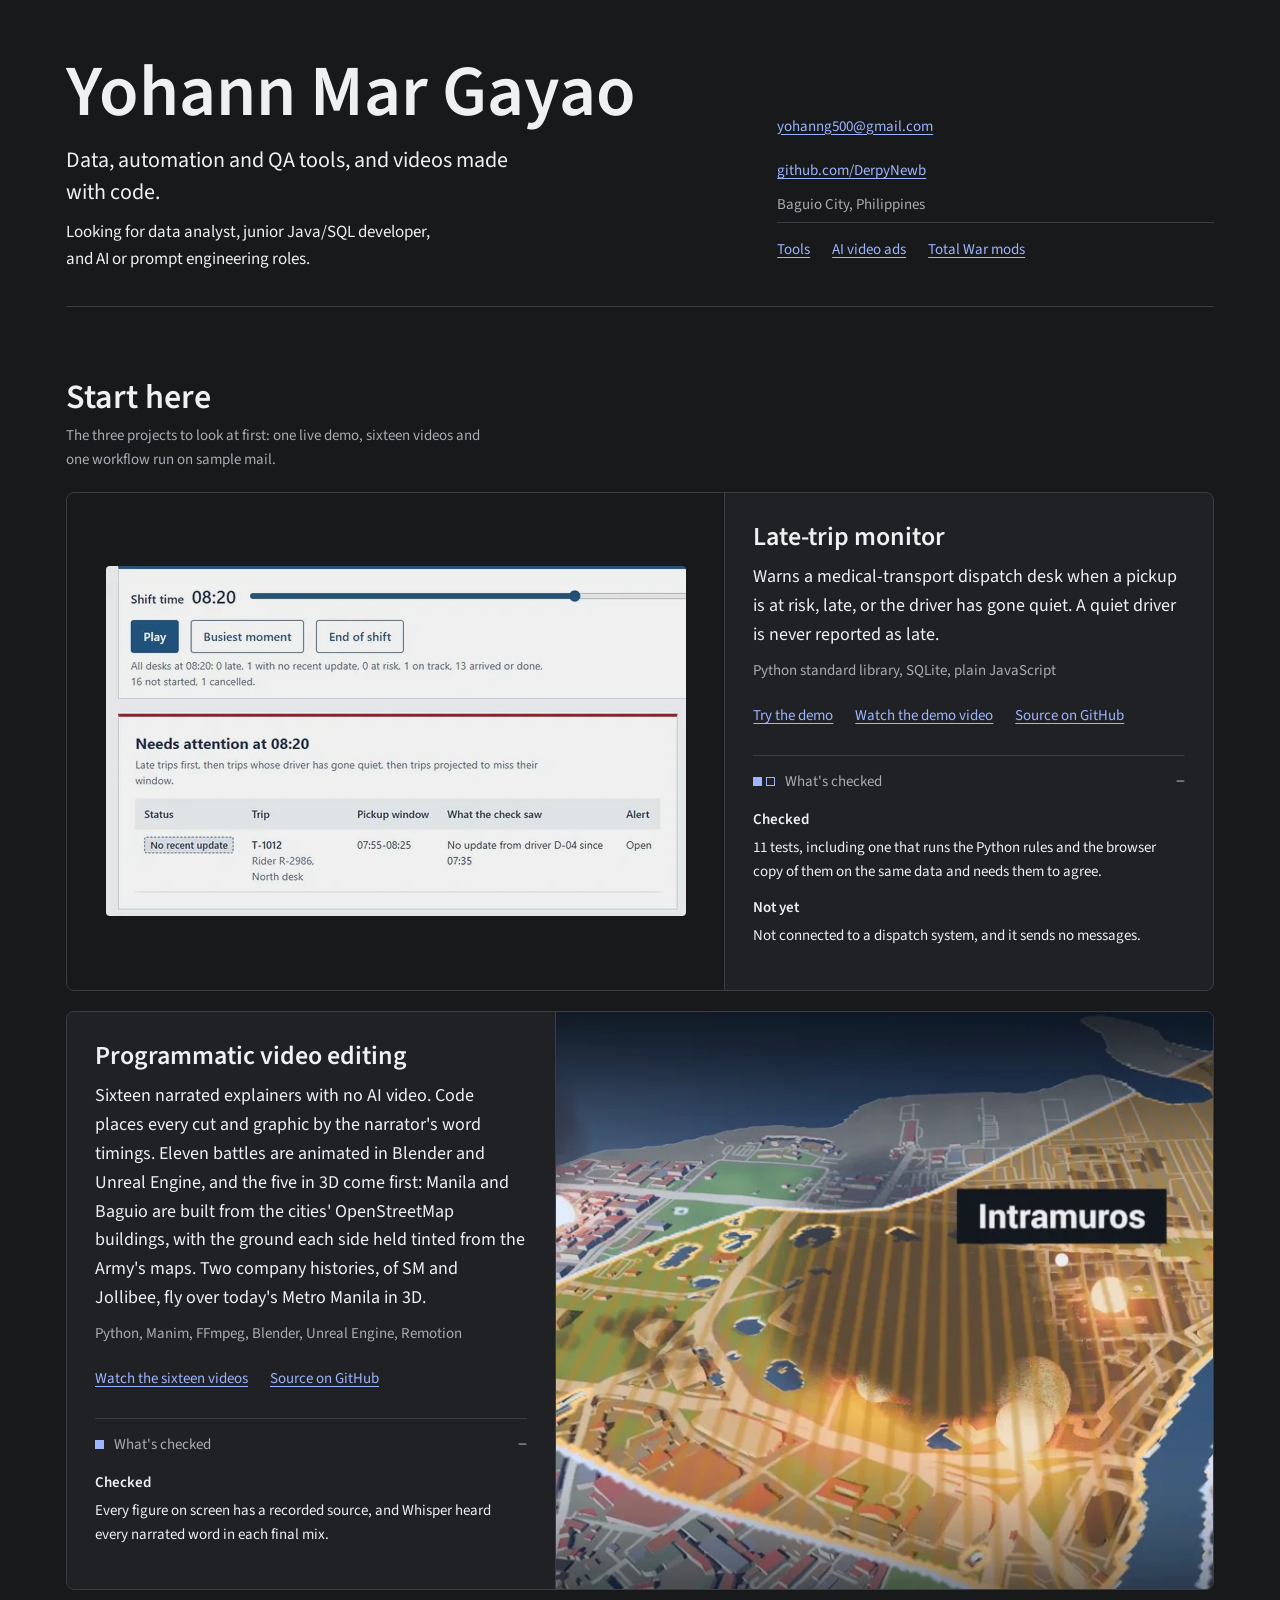
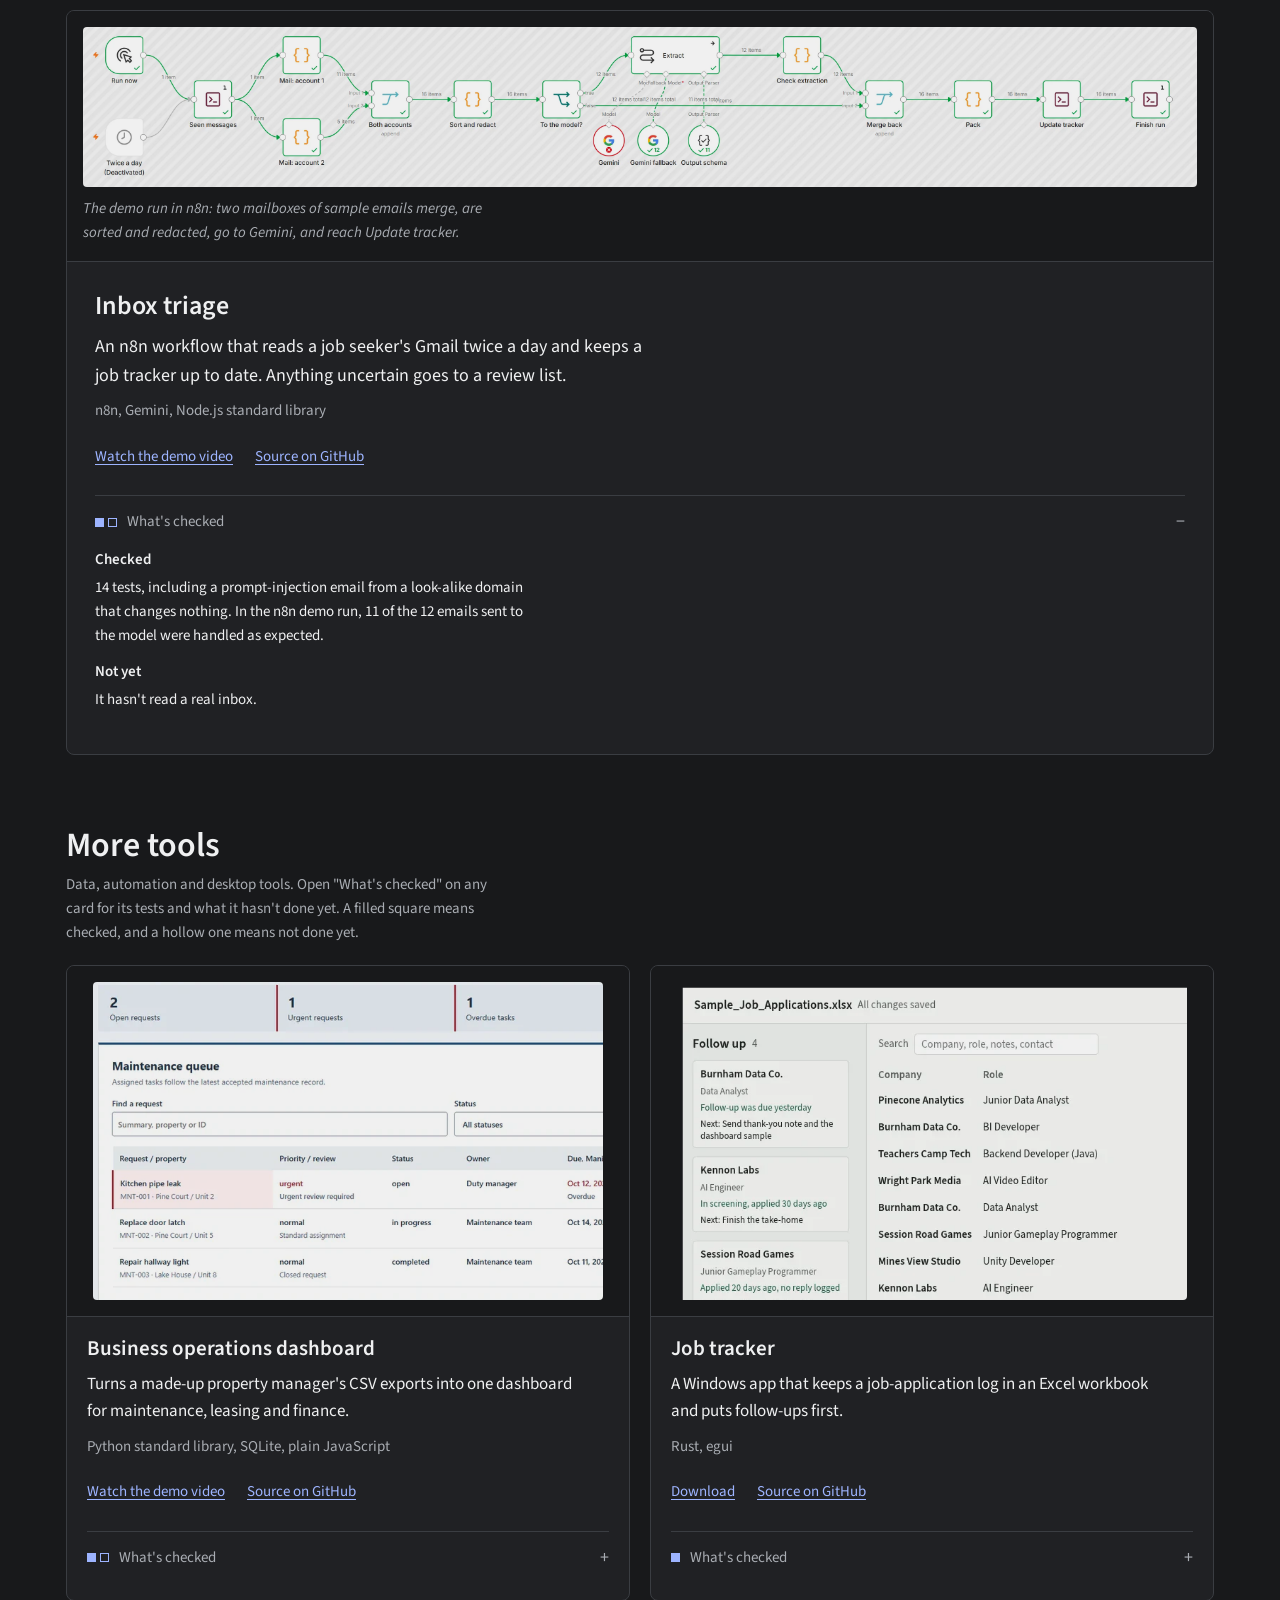
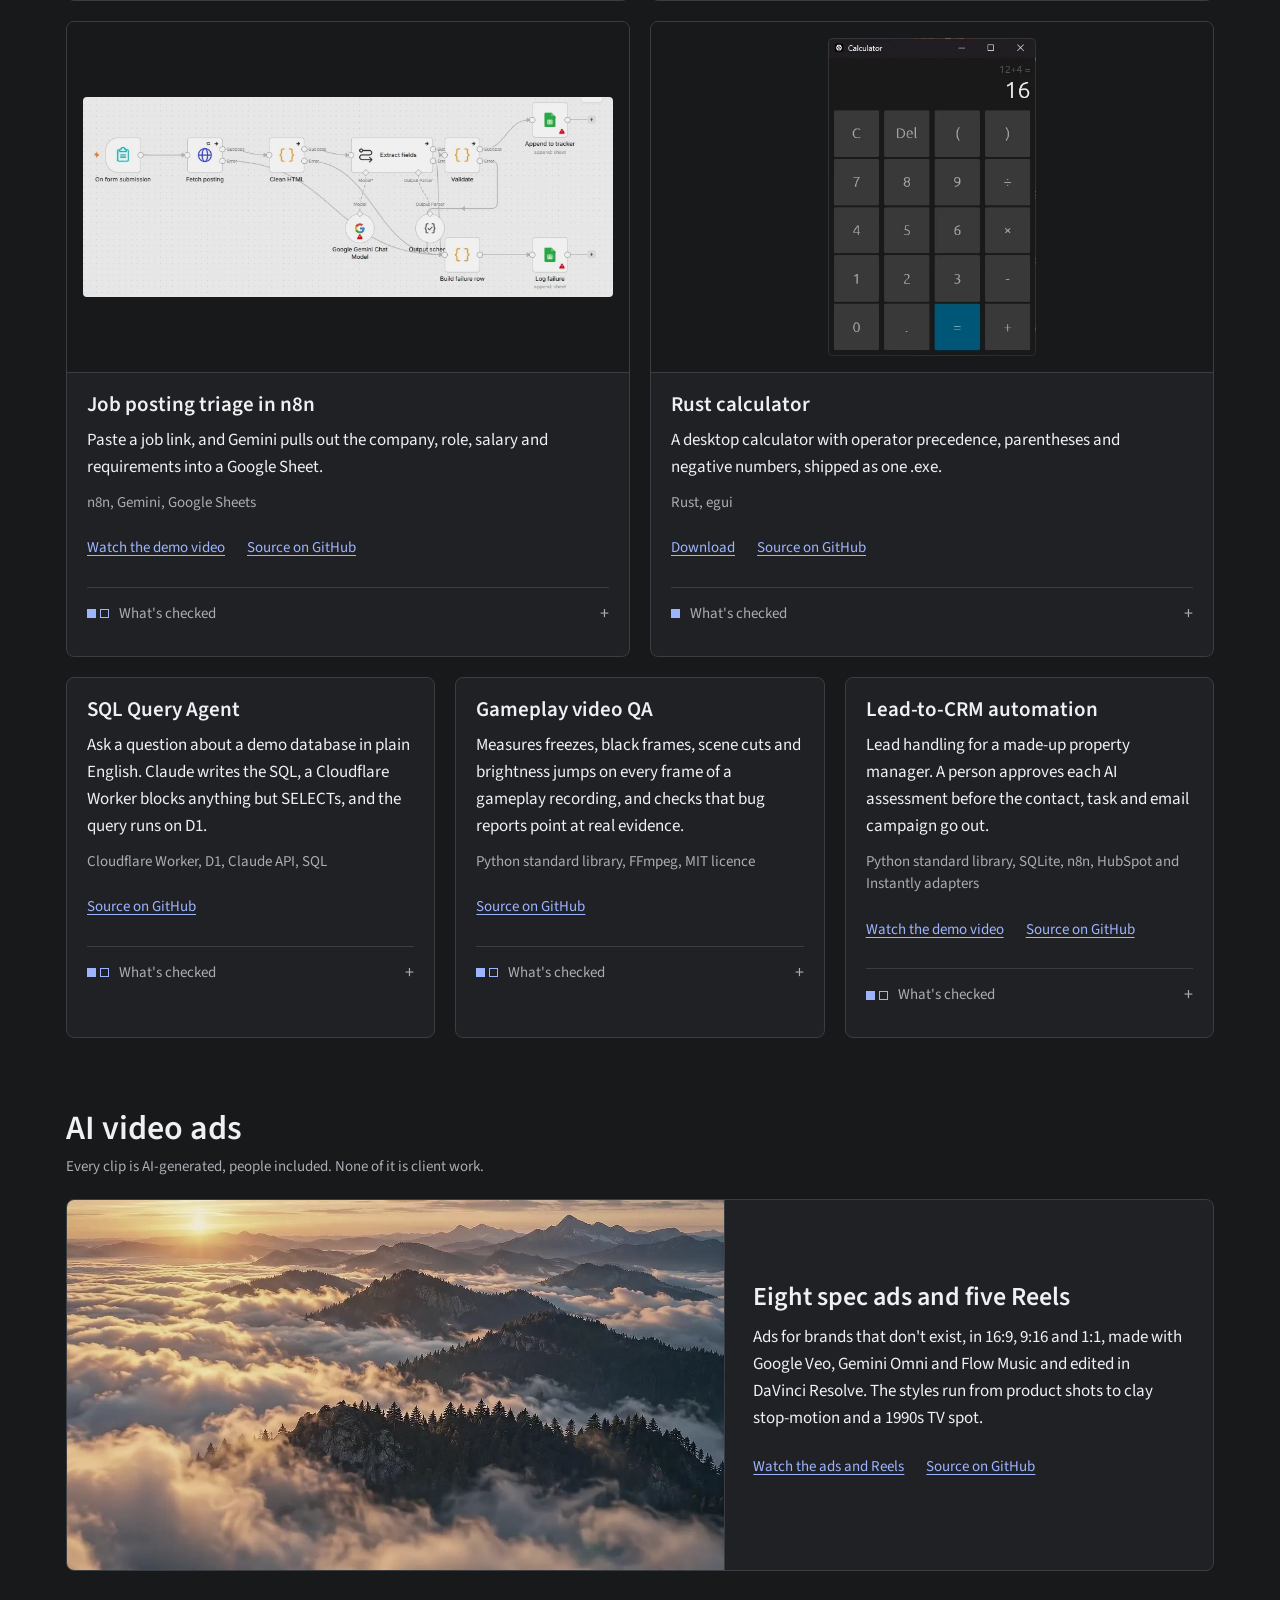
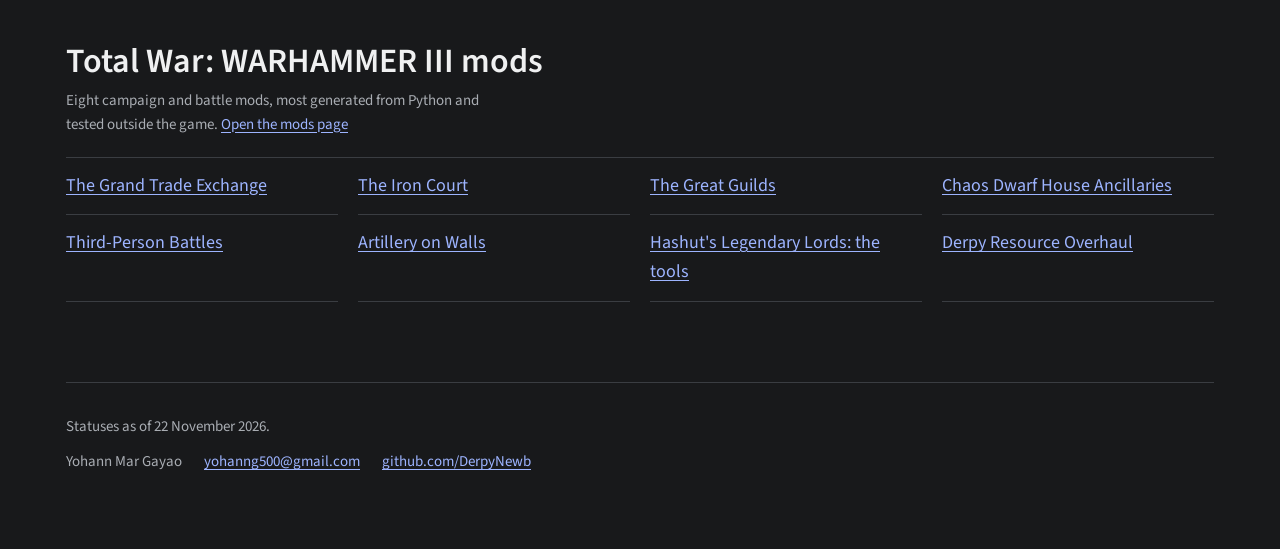
==== commit 019f8f1d: "Count sixteen videos and mention the SM and Jollibee histories Co-Authored-By: Claude Opus 5.5 <nore" ====
--- a/index.html
+++ b/index.html
@@ -31,7 +31,7 @@
 
 <main>
 <section aria-labelledby="start-title">
-  <div class="head"><h2 id="start-title">Start here</h2><p>The three projects to look at first: one live demo, fourteen videos and one workflow run on sample mail.</p></div>
+  <div class="head"><h2 id="start-title">Start here</h2><p>The three projects to look at first: one live demo, sixteen videos and one workflow run on sample mail.</p></div>
   <div class="featured">
     <article class="card">
       <div class="pic ui"><img src="img/late-trip.webp" width="580" height="350" alt="The demo at 08:20 in the sample shift. One trip needs attention because its driver has gone quiet."></div>
@@ -49,9 +49,9 @@
       <div class="pic"><img src="img/manila.webp" width="1080" height="608" alt="Manila in 3D during the 1945 battle: Intramuros, labelled, glows with fires under amber stripes marking Japanese-held ground, and the Pasig runs beside it."></div>
       <div class="body">
         <h3>Programmatic video editing</h3>
-        <p class="say">Fourteen narrated explainers with no AI video. Code places every cut and graphic by the narrator's word timings. Eleven battles are animated in Blender and Unreal Engine, and the five in 3D come first: Manila and Baguio are built from the cities' OpenStreetMap buildings, with the ground each side held tinted from the Army's maps.</p>
+        <p class="say">Sixteen narrated explainers with no AI video. Code places every cut and graphic by the narrator's word timings. Eleven battles are animated in Blender and Unreal Engine, and the five in 3D come first: Manila and Baguio are built from the cities' OpenStreetMap buildings, with the ground each side held tinted from the Army's maps. Two company histories, of SM and Jollibee, fly over today's Metro Manila in 3D.</p>
         <p class="facts">Python, Manim, FFmpeg, Blender, Unreal Engine, Remotion</p>
-        <p class="links"><a href="https://derpynewb.github.io/programmatic-video-editing/">Watch the fourteen videos</a><a href="https://github.com/DerpyNewb/programmatic-video-editing">Source on GitHub<span class="vh">: Programmatic video editing</span></a></p>
+        <p class="links"><a href="https://derpynewb.github.io/programmatic-video-editing/">Watch the sixteen videos</a><a href="https://github.com/DerpyNewb/programmatic-video-editing">Source on GitHub<span class="vh">: Programmatic video editing</span></a></p>
         <details open><summary><span class="marks"><i class="done"></i></span>What's checked</summary><dl>
           <dt>Checked</dt><dd>Every figure on screen has a recorded source, and Whisper heard every narrated word in each final mix.</dd></dl></details>
       </div>
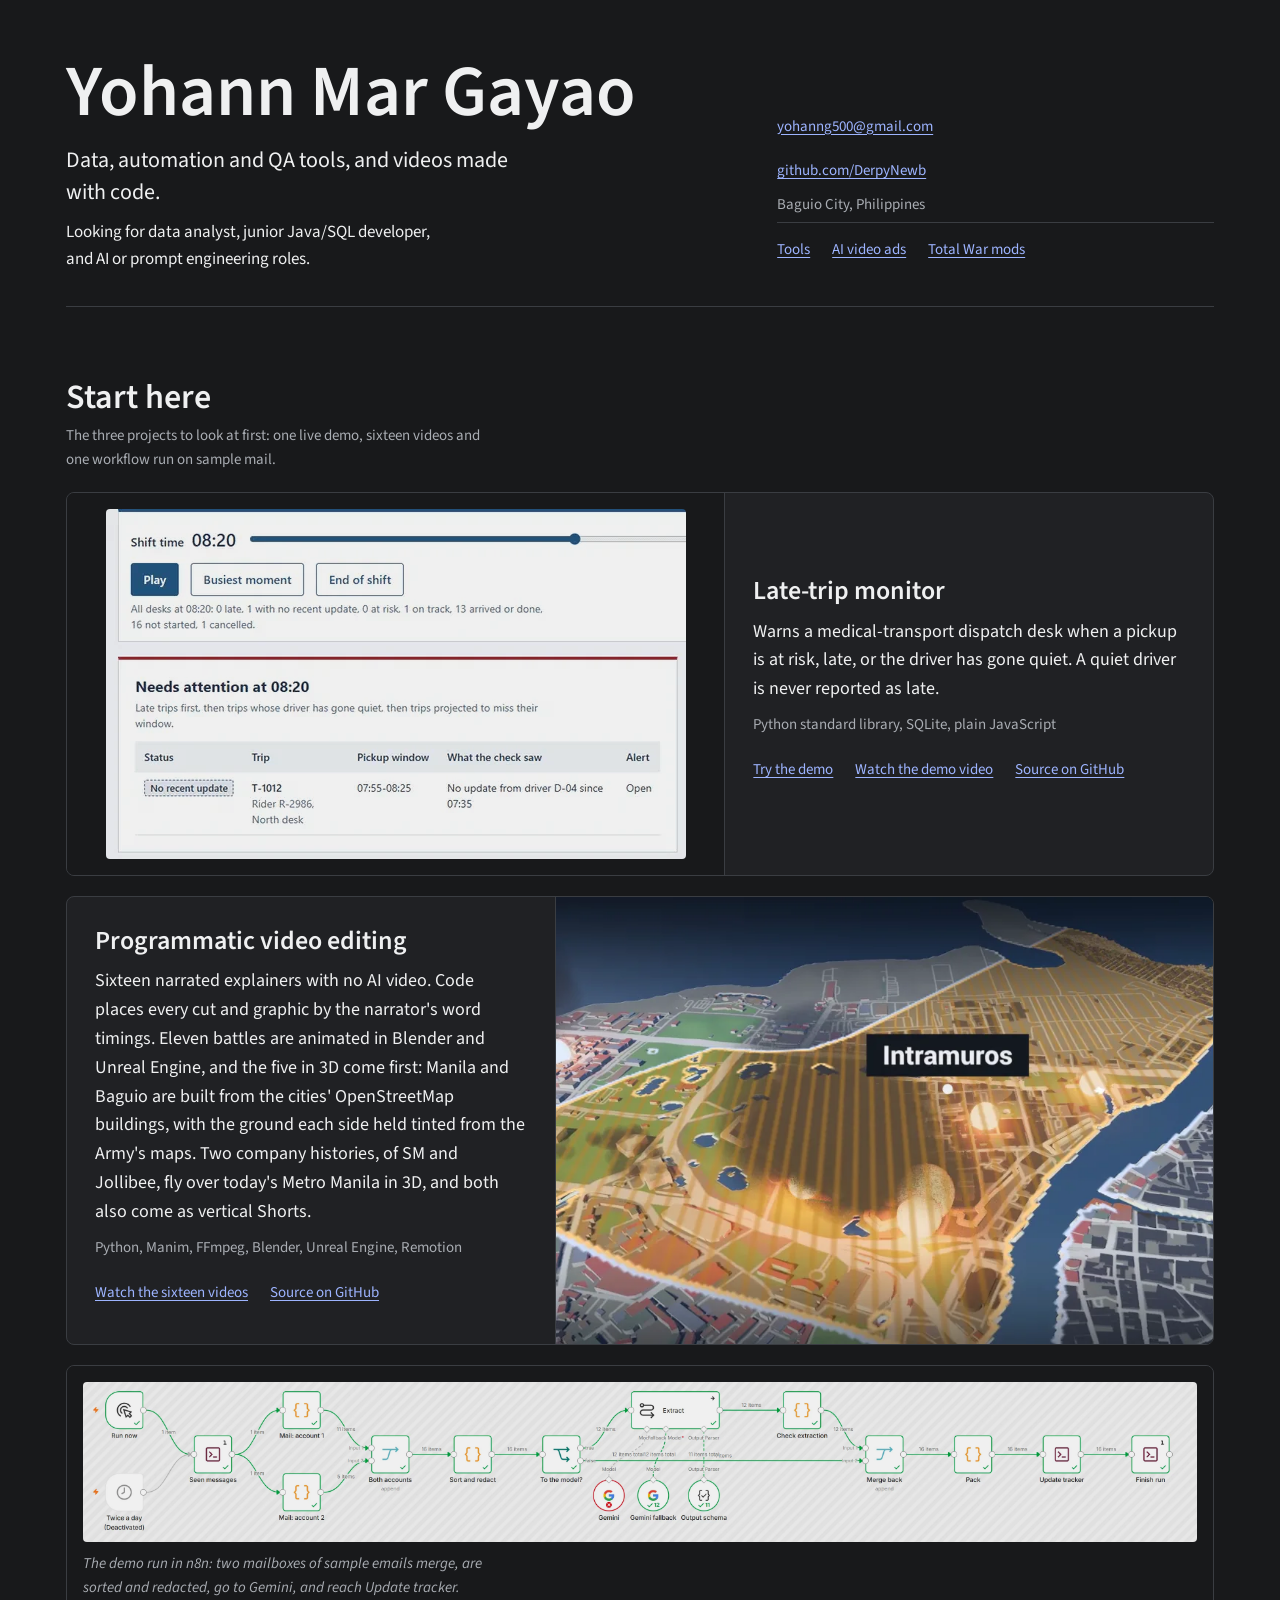
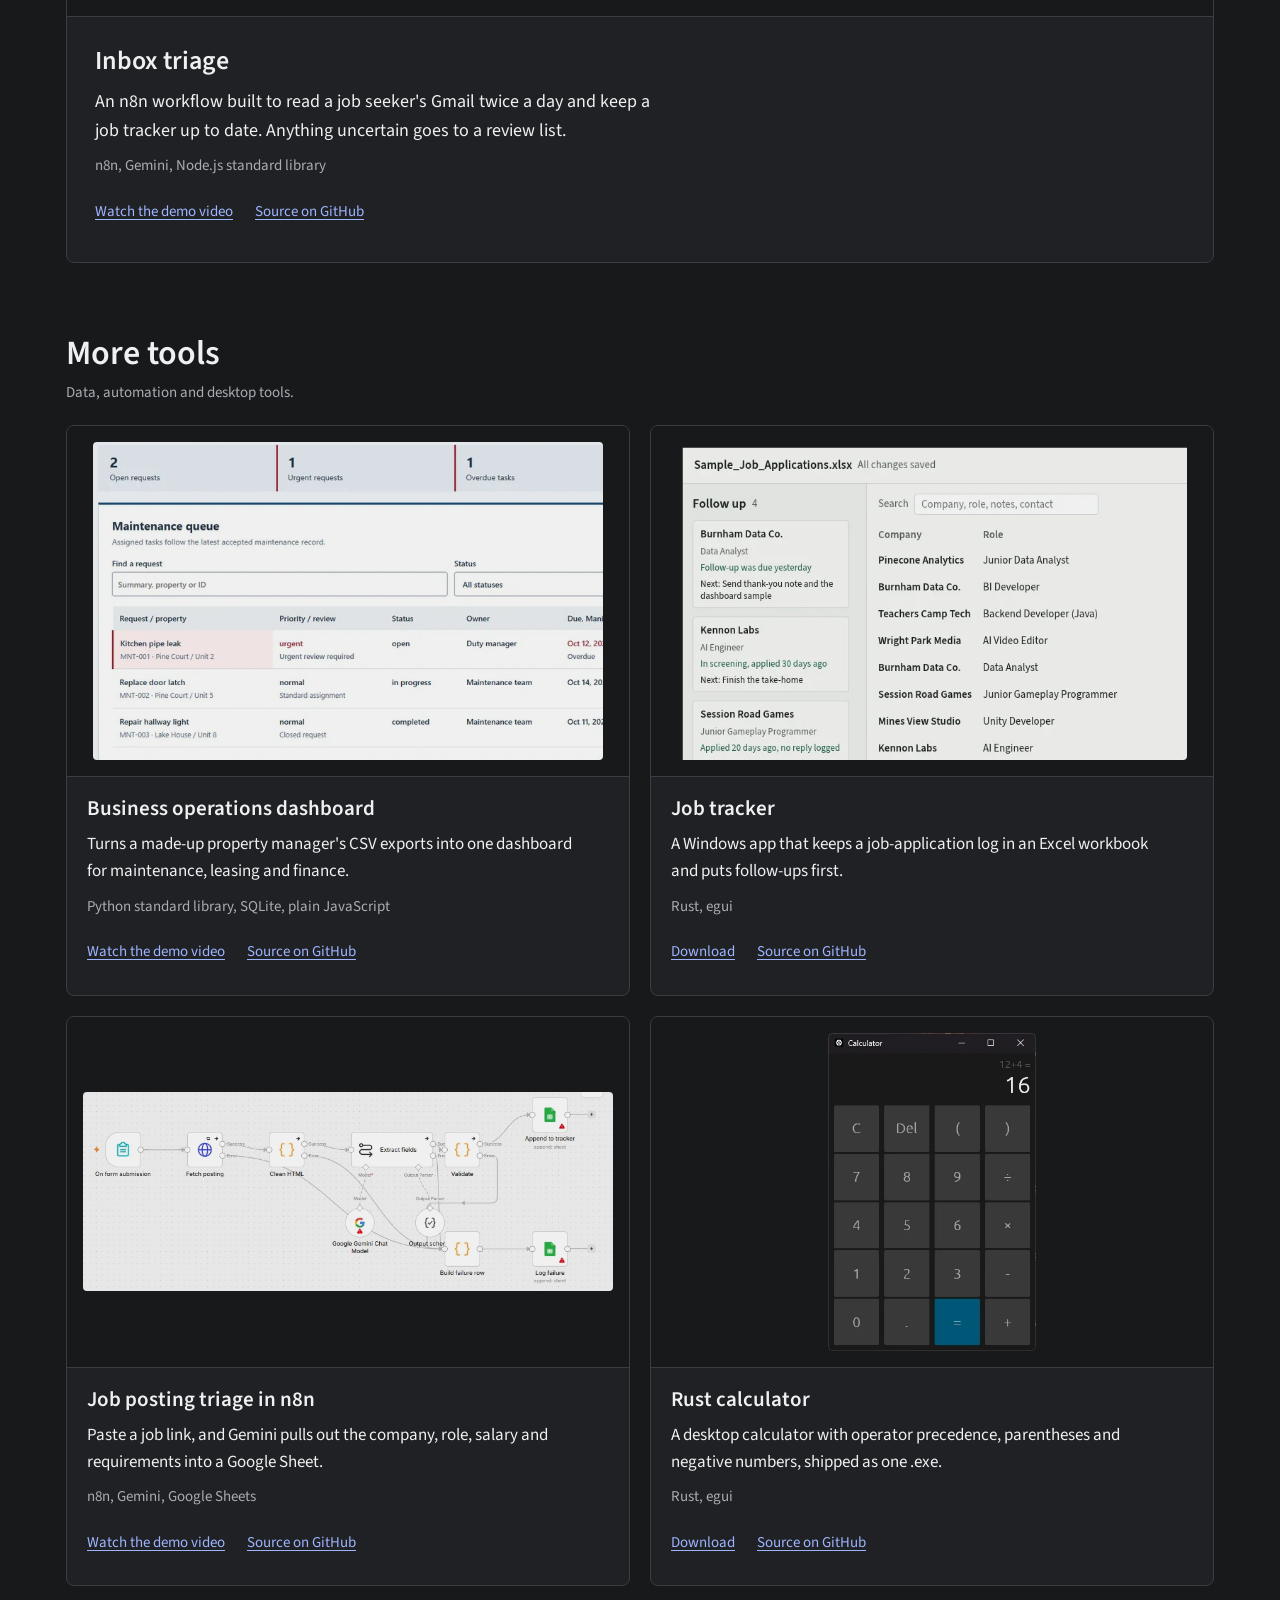
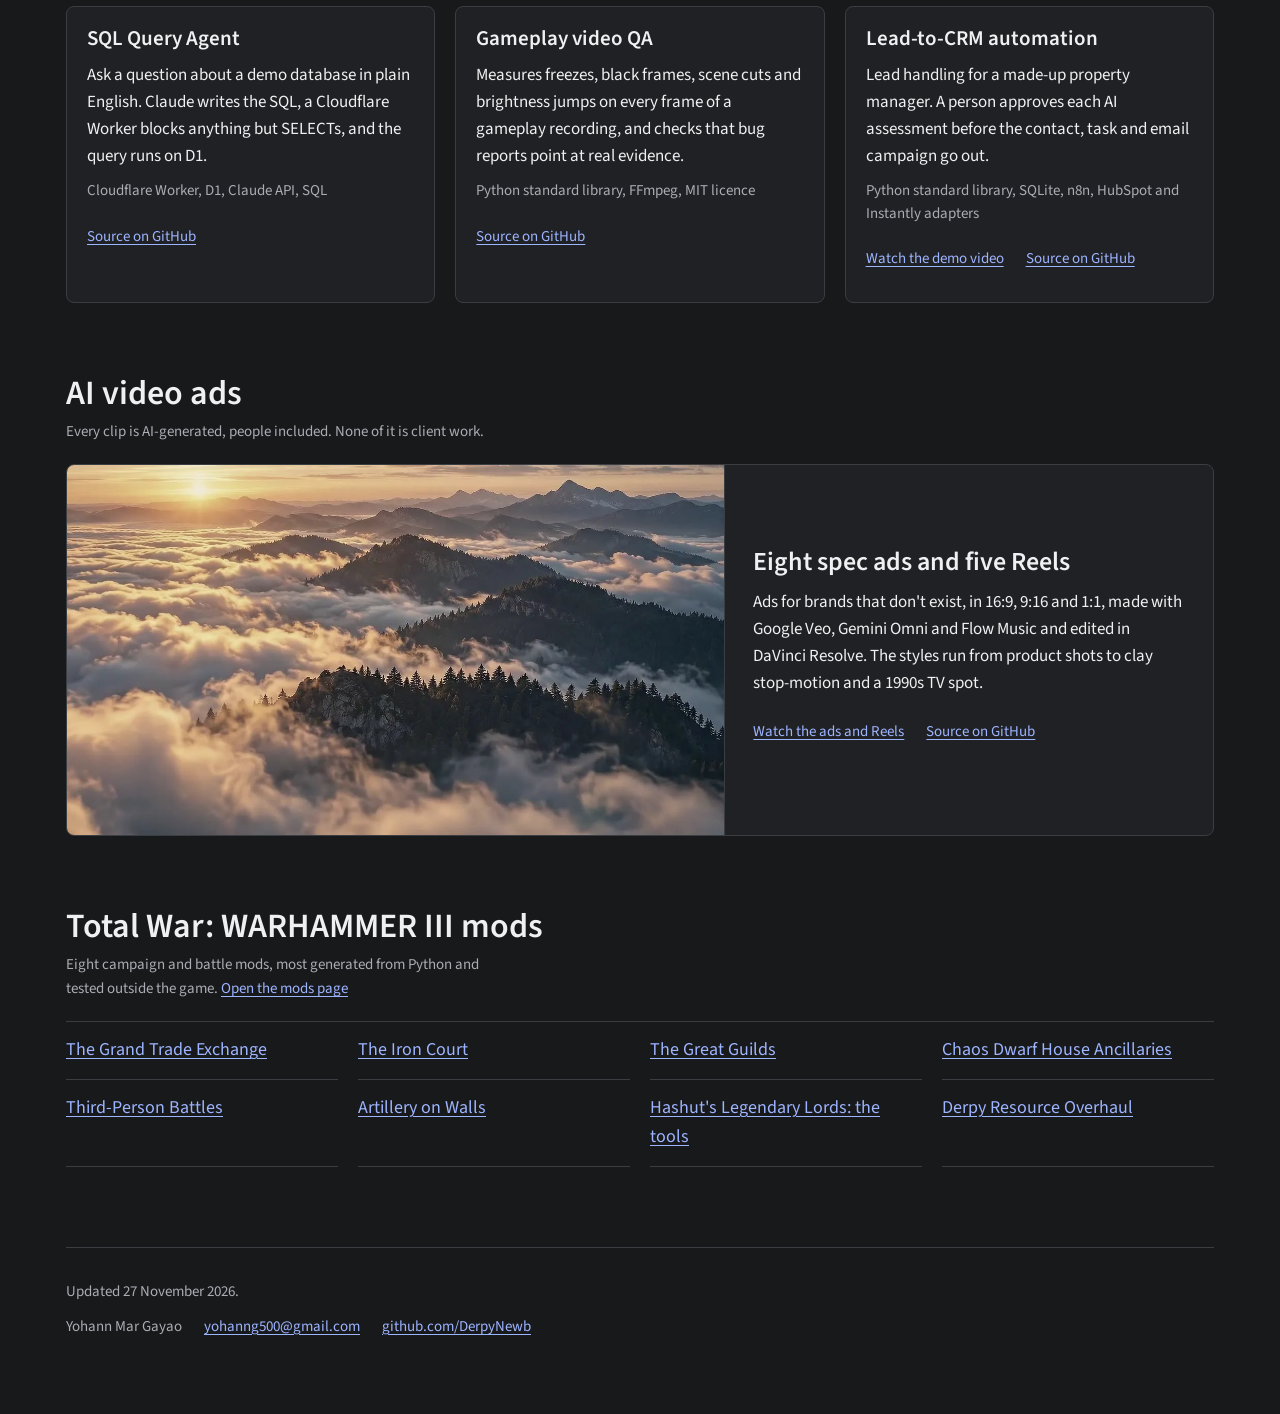
==== commit f14cee0a: "Remove the What's checked blocks from the main page and mention the SM and Jollibee Shorts Co-Author" ====
--- a/index.html
+++ b/index.html
@@ -4,7 +4,7 @@
 <meta charset="utf-8">
 <meta name="viewport" content="width=device-width, initial-scale=1">
 <title>Yohann Mar Gayao, projects</title>
-<meta name="description" content="Data, automation and QA tools, AI video ads and explainer videos cut by code, by Yohann Mar Gayao, with Total War: WARHAMMER III mods on their own page. Each project says what has been checked and what hasn't.">
+<meta name="description" content="Data, automation and QA tools, AI video ads and explainer videos cut by code, by Yohann Mar Gayao, with Total War: WARHAMMER III mods on their own page.">
 <link rel="icon" href="data:,">
 <link rel="preconnect" href="https://fonts.googleapis.com">
 <link rel="preconnect" href="https://fonts.gstatic.com" crossorigin>
@@ -40,103 +40,76 @@
         <p class="say">Warns a medical-transport dispatch desk when a pickup is at risk, late, or the driver has gone quiet. A quiet driver is never reported as late.</p>
         <p class="facts">Python standard library, SQLite, plain JavaScript</p>
         <p class="links"><a href="https://derpynewb.github.io/late-trip-monitor/">Try the demo<span class="vh">: Late-trip monitor</span></a><a href="https://youtu.be/g_FwG51fp8w">Watch the demo video<span class="vh">: Late-trip monitor</span></a><a href="https://github.com/DerpyNewb/late-trip-monitor">Source on GitHub<span class="vh">: Late-trip monitor</span></a></p>
-        <details open><summary><span class="marks"><i class="done"></i><i></i></span>What's checked<span class="vh">, with one item not done yet</span></summary><dl>
-          <dt>Checked</dt><dd>11 tests, including one that runs the Python rules and the browser copy of them on the same data and needs them to agree.</dd>
-          <dt>Not yet</dt><dd>Not connected to a dispatch system, and it sends no messages.</dd></dl></details>
       </div>
     </article>
     <article class="card">
       <div class="pic"><img src="img/manila.webp" width="1080" height="608" alt="Manila in 3D during the 1945 battle: Intramuros, labelled, glows with fires under amber stripes marking Japanese-held ground, and the Pasig runs beside it."></div>
       <div class="body">
         <h3>Programmatic video editing</h3>
-        <p class="say">Sixteen narrated explainers with no AI video. Code places every cut and graphic by the narrator's word timings. Eleven battles are animated in Blender and Unreal Engine, and the five in 3D come first: Manila and Baguio are built from the cities' OpenStreetMap buildings, with the ground each side held tinted from the Army's maps. Two company histories, of SM and Jollibee, fly over today's Metro Manila in 3D.</p>
+        <p class="say">Sixteen narrated explainers with no AI video. Code places every cut and graphic by the narrator's word timings. Eleven battles are animated in Blender and Unreal Engine, and the five in 3D come first: Manila and Baguio are built from the cities' OpenStreetMap buildings, with the ground each side held tinted from the Army's maps. Two company histories, of SM and Jollibee, fly over today's Metro Manila in 3D, and both also come as vertical Shorts.</p>
         <p class="facts">Python, Manim, FFmpeg, Blender, Unreal Engine, Remotion</p>
         <p class="links"><a href="https://derpynewb.github.io/programmatic-video-editing/">Watch the sixteen videos</a><a href="https://github.com/DerpyNewb/programmatic-video-editing">Source on GitHub<span class="vh">: Programmatic video editing</span></a></p>
-        <details open><summary><span class="marks"><i class="done"></i></span>What's checked</summary><dl>
-          <dt>Checked</dt><dd>Every figure on screen has a recorded source, and Whisper heard every narrated word in each final mix.</dd></dl></details>
       </div>
     </article>
     <article class="card wide">
       <figure class="pic ui"><img src="img/inbox-triage.webp" width="3400" height="490" alt="The inbox triage workflow on the n8n canvas, from Run now to Finish run."><figcaption>The demo run in n8n: two mailboxes of sample emails merge, are sorted and redacted, go to Gemini, and reach Update tracker.</figcaption></figure>
       <div class="body">
         <h3>Inbox triage</h3>
-        <p class="say">An n8n workflow that reads a job seeker's Gmail twice a day and keeps a job tracker up to date. Anything uncertain goes to a review list.</p>
+        <p class="say">An n8n workflow built to read a job seeker's Gmail twice a day and keep a job tracker up to date. Anything uncertain goes to a review list.</p>
         <p class="facts">n8n, Gemini, Node.js standard library</p>
         <p class="links"><a href="https://youtu.be/6HLKQQUJvLs">Watch the demo video<span class="vh">: Inbox triage</span></a><a href="https://github.com/DerpyNewb/inbox-triage">Source on GitHub<span class="vh">: Inbox triage</span></a></p>
-        <details open><summary><span class="marks"><i class="done"></i><i></i></span>What's checked<span class="vh">, with one item not done yet</span></summary><dl>
-          <dt>Checked</dt><dd>14 tests, including a prompt-injection email from a look-alike domain that changes nothing. In the n8n demo run, 11 of the 12 emails sent to the model were handled as expected.</dd>
-          <dt>Not yet</dt><dd>It hasn't read a real inbox.</dd></dl></details>
       </div>
     </article>
   </div>
 </section>
 
 <section id="tools" aria-labelledby="tools-title">
-  <div class="head"><h2 id="tools-title">More tools</h2><p>Data, automation and desktop tools. Open "What's checked" on any card for its tests and what it hasn't done yet. A filled square means checked, and a hollow one means not done yet.</p></div>
+  <div class="head"><h2 id="tools-title">More tools</h2><p>Data, automation and desktop tools.</p></div>
   <div class="cards pics">
     <article class="card">
       <div class="pic ui"><img src="img/dashboard.webp" loading="lazy" width="720" height="450" alt="Open, urgent and overdue counts above the maintenance queue."></div>
       <div class="body"><h3>Business operations dashboard</h3>
         <p>Turns a made-up property manager's CSV exports into one dashboard for maintenance, leasing and finance.</p>
         <p class="facts">Python standard library, SQLite, plain JavaScript</p>
-        <p class="links"><a href="https://youtu.be/l6K9MAj0voo">Watch the demo video<span class="vh">: Business operations dashboard</span></a><a href="https://github.com/DerpyNewb/business-operations-dashboard">Source on GitHub<span class="vh">: Business operations dashboard</span></a></p>
-        <details><summary><span class="marks"><i class="done"></i><i></i></span>What's checked<span class="vh">, with one item not done yet</span></summary><dl>
-          <dt>Checked</dt><dd>25 tests, an offline demo, and real clicks through the dashboard at desktop and phone width.</dd>
-          <dt>Not yet</dt><dd>Not connected to any real account or deployed anywhere.</dd></dl></details></div>
+        <p class="links"><a href="https://youtu.be/l6K9MAj0voo">Watch the demo video<span class="vh">: Business operations dashboard</span></a><a href="https://github.com/DerpyNewb/business-operations-dashboard">Source on GitHub<span class="vh">: Business operations dashboard</span></a></p></div>
     </article>
     <article class="card">
       <div class="pic ui"><img src="img/job-tracker.webp" loading="lazy" width="720" height="450" alt="The tracker with a list of applications and a follow-up column showing four that need attention."></div>
       <div class="body"><h3>Job tracker</h3>
         <p>A Windows app that keeps a job-application log in an Excel workbook and puts follow-ups first.</p>
         <p class="facts">Rust, egui</p>
-        <p class="links"><a href="https://github.com/DerpyNewb/job-tracker/releases/latest">Download<span class="vh">: Job tracker</span></a><a href="https://github.com/DerpyNewb/job-tracker">Source on GitHub<span class="vh">: Job tracker</span></a></p>
-        <details><summary><span class="marks"><i class="done"></i></span>What's checked</summary><dl>
-          <dt>Checked</dt><dd>cargo test covers the model, the workbook, the save checks and the screens, each rendered to an image. Every save keeps a backup and reads the file back.</dd></dl></details></div>
+        <p class="links"><a href="https://github.com/DerpyNewb/job-tracker/releases/latest">Download<span class="vh">: Job tracker</span></a><a href="https://github.com/DerpyNewb/job-tracker">Source on GitHub<span class="vh">: Job tracker</span></a></p></div>
     </article>
     <article class="card">
       <div class="pic ui"><img src="img/n8n.webp" loading="lazy" width="850" height="320" alt="The workflow on the n8n canvas: form, fetch, clean, extract fields, validate, then append to the tracker or log the failure."></div>
       <div class="body"><h3>Job posting triage in n8n</h3>
         <p>Paste a job link, and Gemini pulls out the company, role, salary and requirements into a Google Sheet.</p>
         <p class="facts">n8n, Gemini, Google Sheets</p>
-        <p class="links"><a href="https://youtu.be/S-9qHvaUG3E">Watch the demo video<span class="vh">: Job posting triage</span></a><a href="https://github.com/DerpyNewb/automation-portfolio">Source on GitHub<span class="vh">: Job posting triage</span></a></p>
-        <details><summary><span class="marks"><i class="done"></i><i></i></span>What's checked<span class="vh">, with one item not done yet</span></summary><dl>
-          <dt>Checked</dt><dd>The validation code passes 18 checks, and the fetch steps took the right branch on live links. For the demo video, a copy of the workflow called Gemini on three made-up postings.</dd>
-          <dt>Not yet</dt><dd>The Google Sheets write needs credentials and hasn't run yet.</dd></dl></details></div>
+        <p class="links"><a href="https://youtu.be/S-9qHvaUG3E">Watch the demo video<span class="vh">: Job posting triage</span></a><a href="https://github.com/DerpyNewb/automation-portfolio">Source on GitHub<span class="vh">: Job posting triage</span></a></p></div>
     </article>
     <article class="card">
       <div class="pic ui"><img src="img/calculator.webp" loading="lazy" width="322" height="492" alt="The calculator showing 12+4 = 16."></div>
       <div class="body"><h3>Rust calculator</h3>
         <p>A desktop calculator with operator precedence, parentheses and negative numbers, shipped as one .exe.</p>
         <p class="facts">Rust, egui</p>
-        <p class="links"><a href="https://github.com/DerpyNewb/rust-calculator/releases/latest">Download<span class="vh">: Rust calculator</span></a><a href="https://github.com/DerpyNewb/rust-calculator">Source on GitHub<span class="vh">: Rust calculator</span></a></p>
-        <details><summary><span class="marks"><i class="done"></i></span>What's checked</summary><dl>
-          <dt>Checked</dt><dd>cargo test covers the parser and the number formatting.</dd></dl></details></div>
+        <p class="links"><a href="https://github.com/DerpyNewb/rust-calculator/releases/latest">Download<span class="vh">: Rust calculator</span></a><a href="https://github.com/DerpyNewb/rust-calculator">Source on GitHub<span class="vh">: Rust calculator</span></a></p></div>
     </article>
   </div>
   <div class="cards trio">
     <article class="card"><div class="body"><h3>SQL Query Agent</h3>
         <p>Ask a question about a demo database in plain English. Claude writes the SQL, a Cloudflare Worker blocks anything but SELECTs, and the query runs on D1.</p>
         <p class="facts">Cloudflare Worker, D1, Claude API, SQL</p>
-        <p class="links"><a href="https://github.com/DerpyNewb/SQL-Agent-Demo">Source on GitHub<span class="vh">: SQL Query Agent</span></a></p>
-        <details><summary><span class="marks"><i class="done"></i><i></i></span>What's checked<span class="vh">, with one item not done yet</span></summary><dl>
-          <dt>Checked</dt><dd>A test confirms the check blocks DROP, UPDATE and stacked statements and lets ordinary SELECTs through.</dd>
-          <dt>Not yet</dt><dd>Not deployed, and never run end to end with the model and the database together.</dd></dl></details></div>
+        <p class="links"><a href="https://github.com/DerpyNewb/SQL-Agent-Demo">Source on GitHub<span class="vh">: SQL Query Agent</span></a></p></div>
     </article>
     <article class="card"><div class="body"><h3>Gameplay video QA</h3>
         <p>Measures freezes, black frames, scene cuts and brightness jumps on every frame of a gameplay recording, and checks that bug reports point at real evidence.</p>
         <p class="facts">Python standard library, FFmpeg, MIT licence</p>
-        <p class="links"><a href="https://github.com/DerpyNewb/gameplay-video-qa">Source on GitHub<span class="vh">: Gameplay video QA</span></a></p>
-        <details><summary><span class="marks"><i class="done"></i><i></i></span>What's checked<span class="vh">, with one item not done yet</span></summary><dl>
-          <dt>Checked</dt><dd>Tests build videos with known defects and check each tool finds them at the right frame.</dd>
-          <dt>Not yet</dt><dd>The tests don't measure how accurate a review is.</dd></dl></details></div>
+        <p class="links"><a href="https://github.com/DerpyNewb/gameplay-video-qa">Source on GitHub<span class="vh">: Gameplay video QA</span></a></p></div>
     </article>
     <article class="card"><div class="body"><h3>Lead-to-CRM automation</h3>
         <p>Lead handling for a made-up property manager. A person approves each AI assessment before the contact, task and email campaign go out.</p>
         <p class="facts">Python standard library, SQLite, n8n, HubSpot and Instantly adapters</p>
-        <p class="links"><a href="https://youtu.be/FQTKF4tTyXI">Watch the demo video<span class="vh">: Lead-to-CRM automation</span></a><a href="https://github.com/DerpyNewb/lead-crm-automation">Source on GitHub<span class="vh">: Lead-to-CRM automation</span></a></p>
-        <details><summary><span class="marks"><i class="done"></i><i></i></span>What's checked<span class="vh">, with one item not done yet</span></summary><dl>
-          <dt>Checked</dt><dd>38 tests and an offline demo, including recovery after a restart and an unsubscribe cancelling unsent work.</dd>
-          <dt>Not yet</dt><dd>Never connected to real HubSpot or Instantly accounts.</dd></dl></details></div>
+        <p class="links"><a href="https://youtu.be/FQTKF4tTyXI">Watch the demo video<span class="vh">: Lead-to-CRM automation</span></a><a href="https://github.com/DerpyNewb/lead-crm-automation">Source on GitHub<span class="vh">: Lead-to-CRM automation</span></a></p></div>
     </article>
   </div>
 </section>
@@ -169,7 +142,7 @@
 </main>
 
 <footer>
-  <p>Statuses as of 22 November 2026.</p>
+  <p>Updated 27 November 2026.</p>
   <ul class="contact">
     <li>Yohann Mar Gayao</li>
     <li><a href="mailto:yohanng500@gmail.com">yohanng500@gmail.com</a></li>
--- a/style.css
+++ b/style.css
@@ -9,7 +9,7 @@
 body { margin: 0; background: var(--paper); color: var(--ink); font: 18px/1.6 var(--sans); }
 a { color: var(--accent); text-underline-offset: 3px; }
 a:hover { text-decoration-thickness: 2px; }
-a:focus-visible, summary:focus-visible { outline: 2px solid var(--accent); outline-offset: 3px; border-radius: 2px; }
+a:focus-visible { outline: 2px solid var(--accent); outline-offset: 3px; border-radius: 2px; }
 .vh { position: absolute; width: 1px; height: 1px; overflow: hidden; clip-path: inset(50%); white-space: nowrap; }
 .wrap {
   max-width: 1180px; margin: 0 auto; padding-block: 56px 64px;
@@ -76,19 +76,6 @@
 .featured .card.wide { grid-template-columns: minmax(0, 1fr); }
 .featured .card.wide .pic { min-height: 0; aspect-ratio: auto; border-right: 0; border-bottom: 1px solid var(--line); }
 
-/* The ledger folded under each card. Filled square checked, hollow square not yet. */
-details { border-top: 1px solid var(--line); margin-top: 6px; padding-top: 4px; font-size: 15px; }
-summary { cursor: pointer; padding-block: 10px; color: var(--muted); list-style: none; display: flex; gap: 10px; align-items: center; }
-summary::-webkit-details-marker { display: none; }
-summary::after { content: "+"; margin-left: auto; font-size: 18px; line-height: 1; }
-details[open] summary::after { content: "\2212"; }
-.marks { display: inline-flex; gap: 4px; }
-.marks i { width: 9px; height: 9px; border: 1.5px solid var(--accent); }
-.marks i.done { background: var(--accent); }
-details dl { display: grid; gap: 4px; margin: 4px 0 6px; }
-details dt { font-weight: 600; }
-details dd { margin: 0 0 8px; max-width: 62ch; }
-
 /* Mod names on the main page, each linking to its entry on mods.html. */
 .modlist { display: grid; grid-template-columns: repeat(4, minmax(0, 1fr)); gap: 0 20px; margin: 0; padding: 0;
   list-style: none; border-top: 1px solid var(--line); }
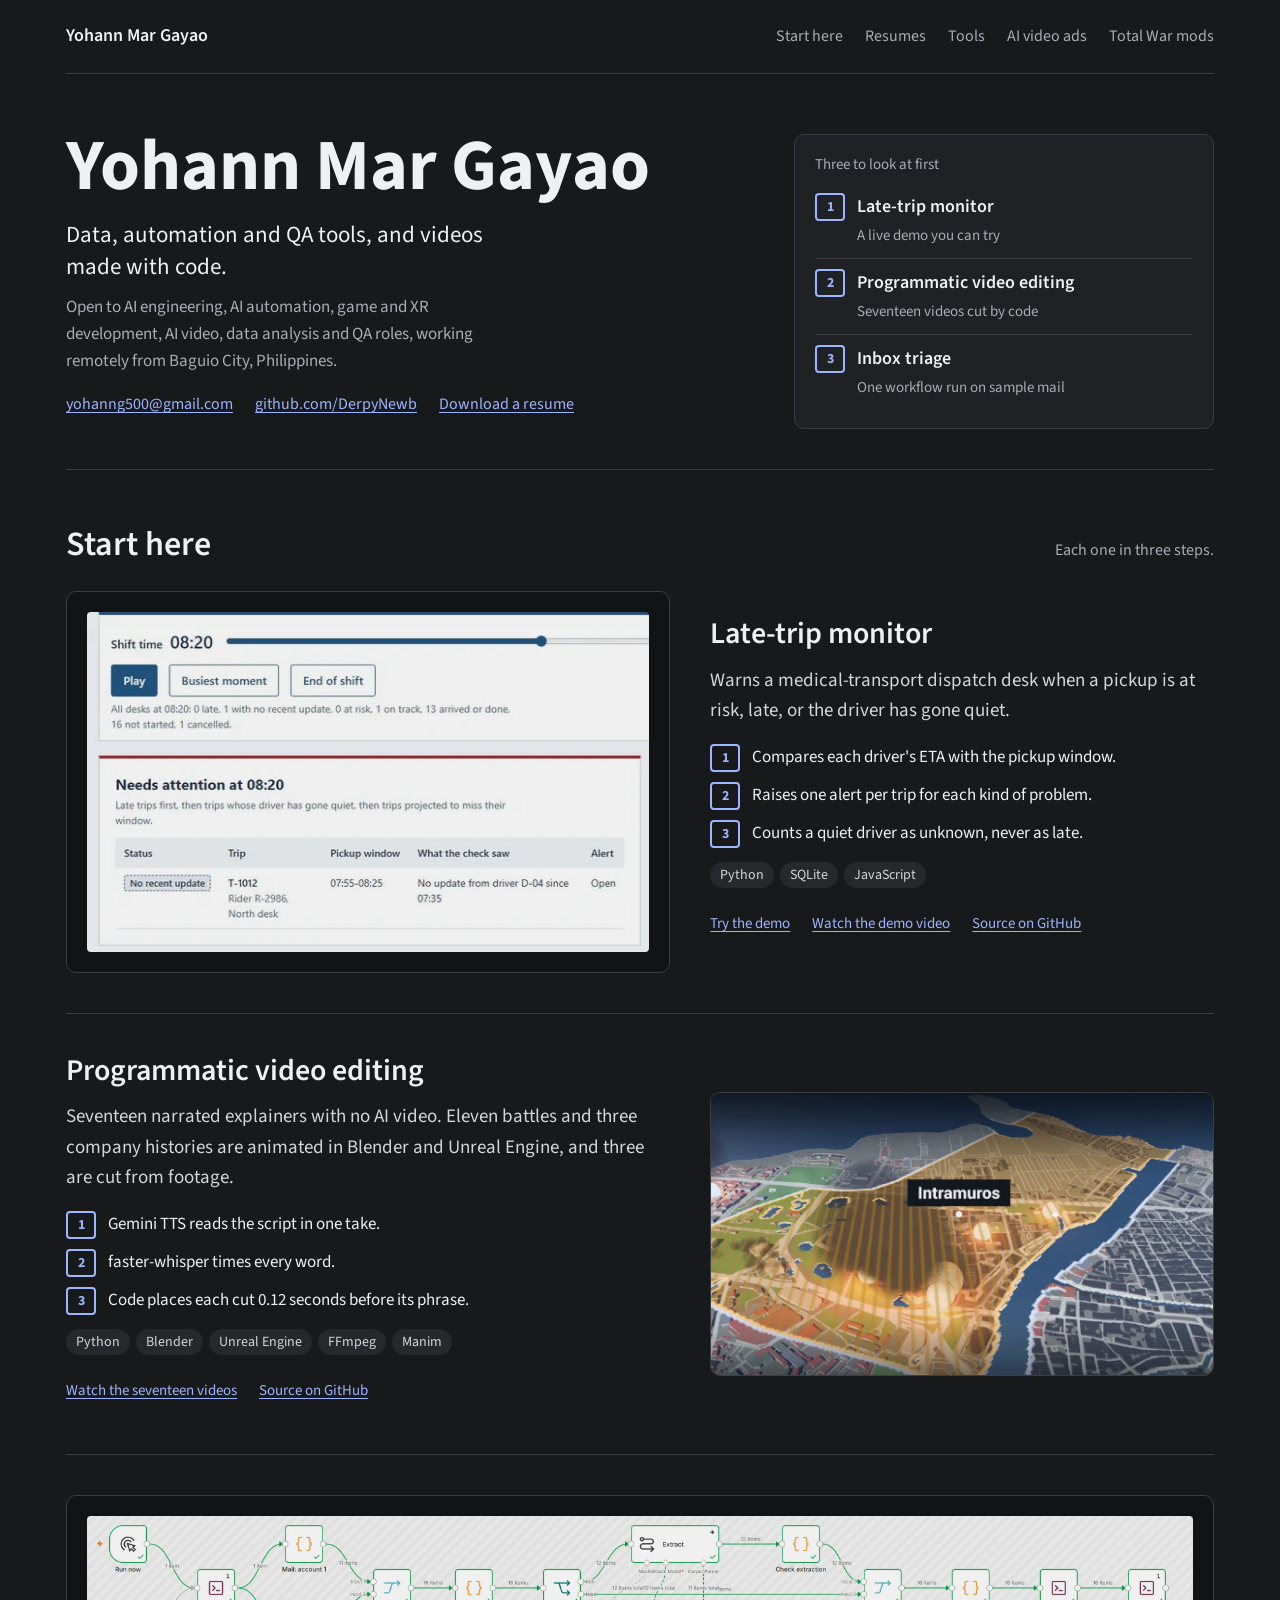
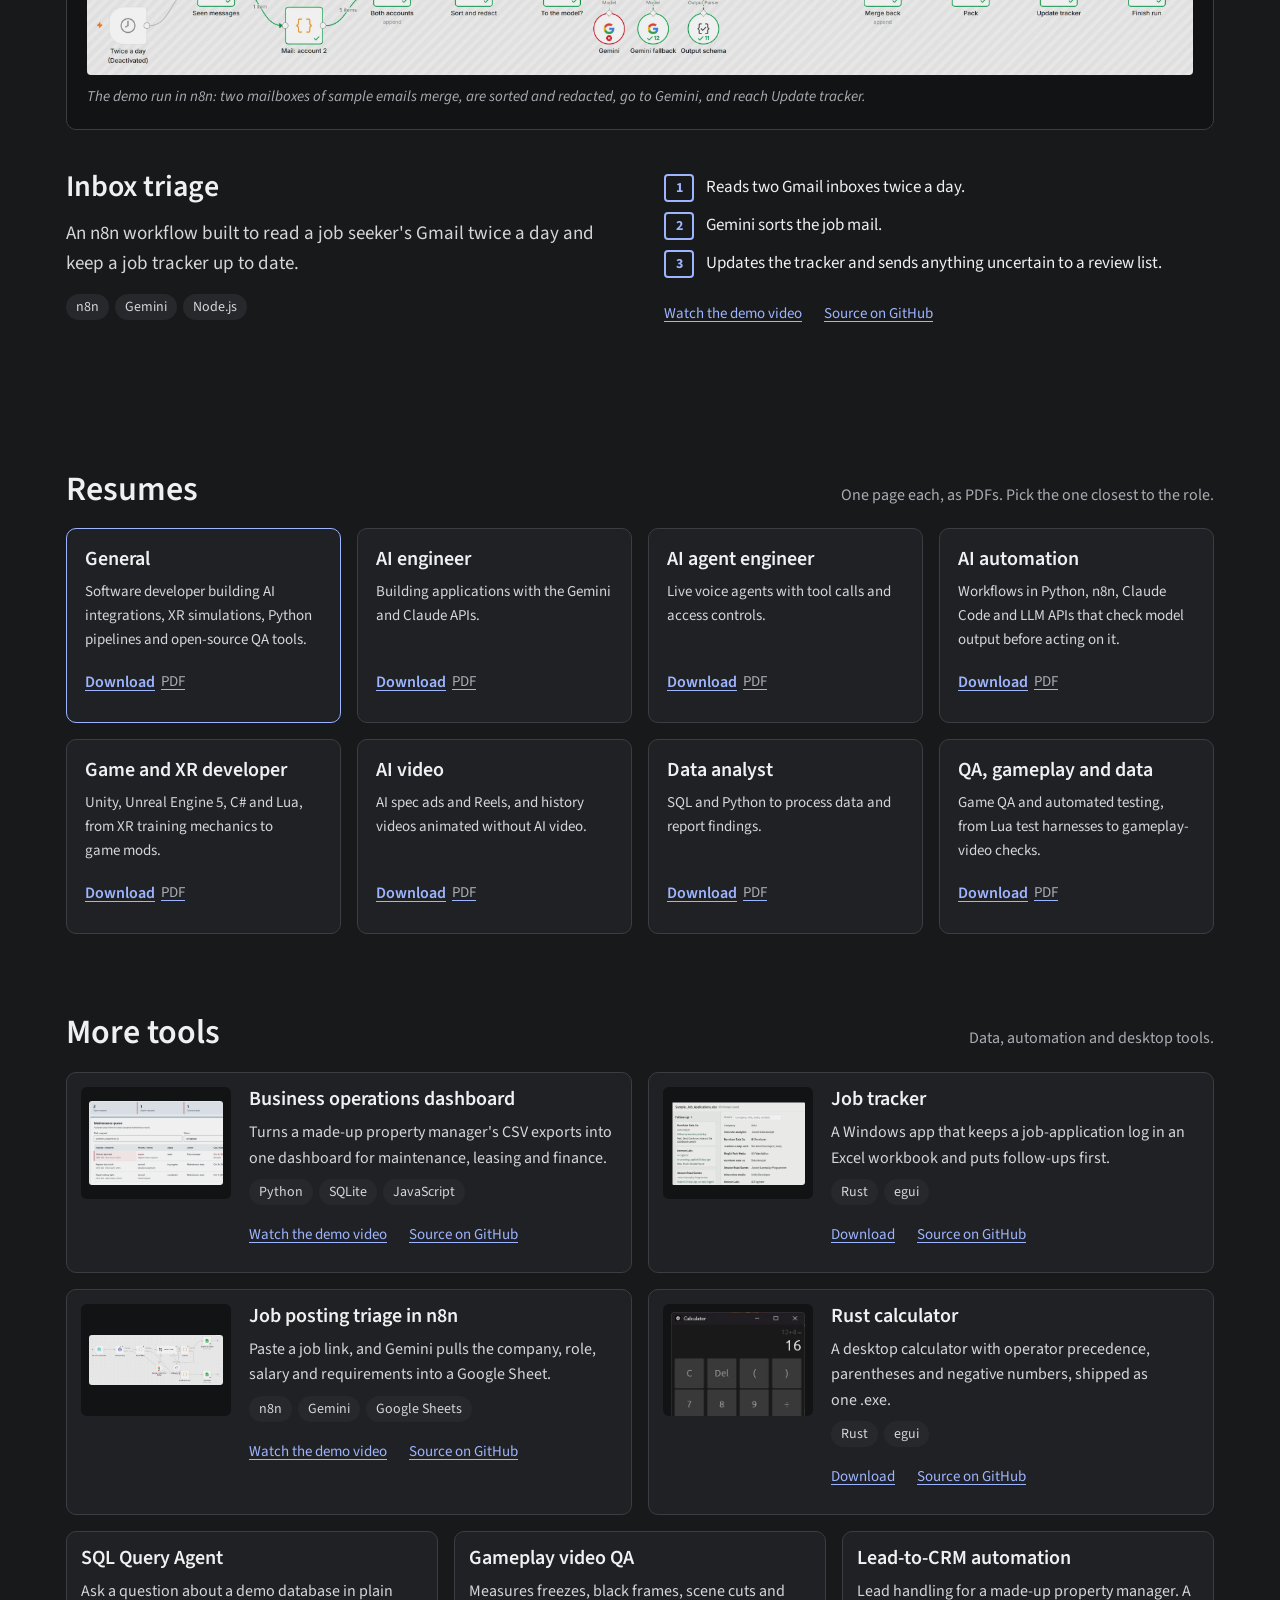
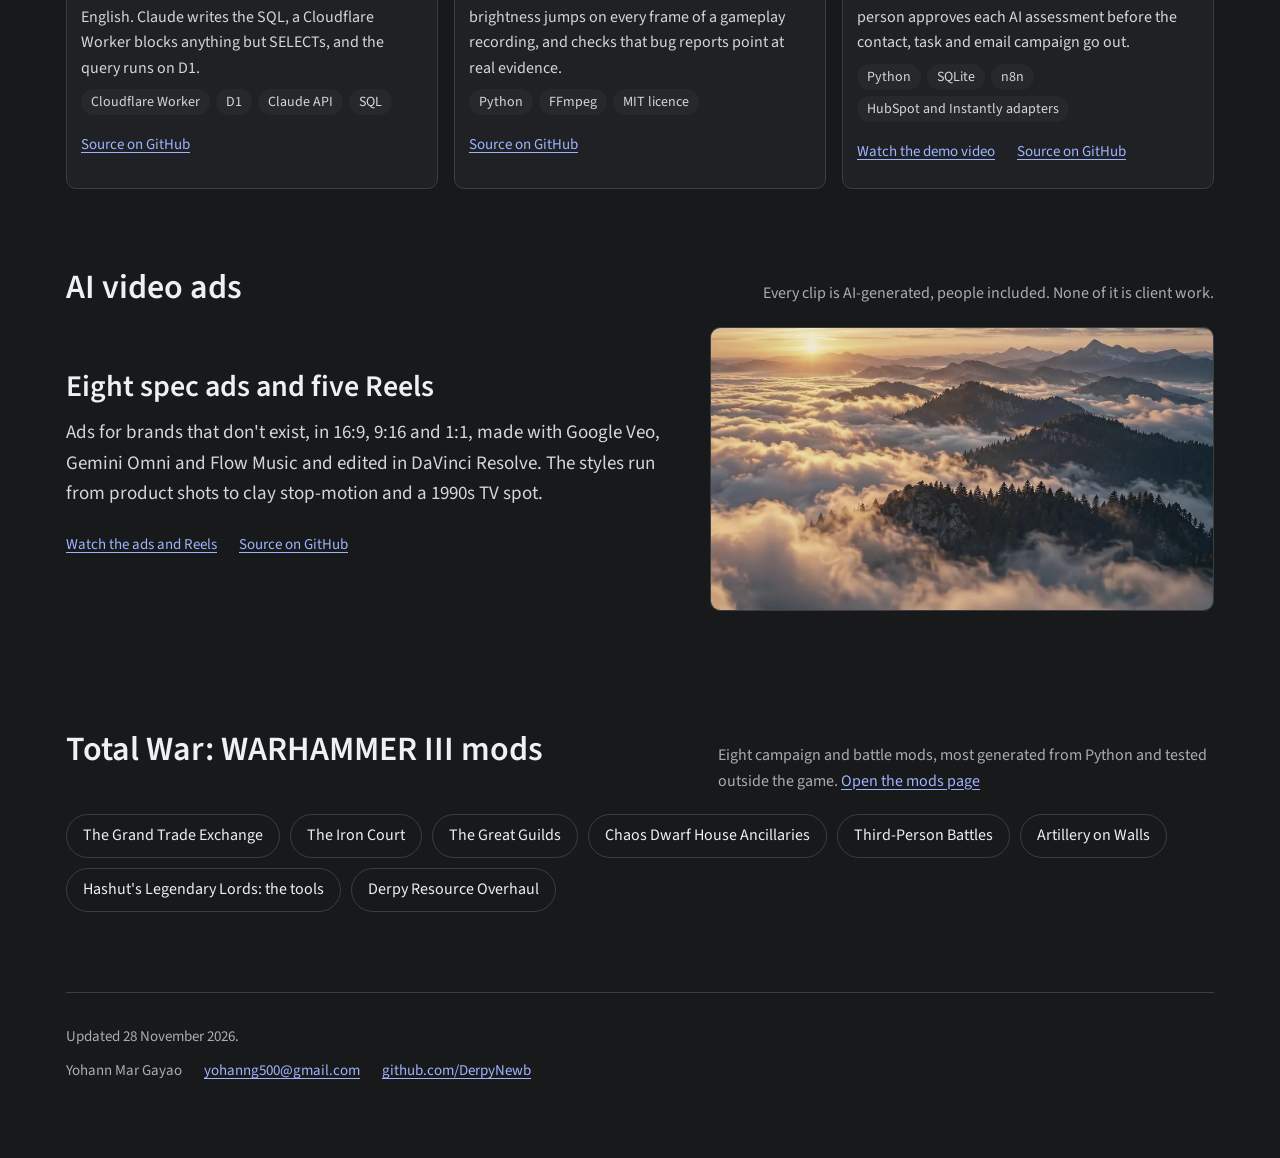
==== commit 80062578: "Redesign the main page as a storyboard and add the resumes as PDFs The header has a link bar, a role" ====
--- a/index.html
+++ b/index.html
@@ -4,126 +4,169 @@
 <meta charset="utf-8">
 <meta name="viewport" content="width=device-width, initial-scale=1">
 <title>Yohann Mar Gayao, projects</title>
-<meta name="description" content="Data, automation and QA tools, AI video ads and explainer videos cut by code, by Yohann Mar Gayao, with Total War: WARHAMMER III mods on their own page.">
+<meta name="description" content="AI, automation, data and QA tools, videos made with code, and resumes to download, by Yohann Mar Gayao, with Total War: WARHAMMER III mods on their own page.">
 <link rel="icon" href="data:,">
 <link rel="preconnect" href="https://fonts.googleapis.com">
 <link rel="preconnect" href="https://fonts.gstatic.com" crossorigin>
-<link href="https://fonts.googleapis.com/css2?family=Source+Sans+3:ital,wght@0,400;0,600;1,400&display=swap" rel="stylesheet">
+<link href="https://fonts.googleapis.com/css2?family=Source+Sans+3:ital,wght@0,400;0,600;0,700;1,400&display=swap" rel="stylesheet">
 <link rel="stylesheet" href="style.css">
+<script>document.documentElement.classList.add('js')</script>
 </head>
 <body>
 <div class="wrap">
-<header class="top">
+<div class="bar">
+  <a class="brand" href="#top">Yohann Mar Gayao</a>
+  <nav aria-label="On this page"><a href="#start">Start here</a><a href="#resumes">Resumes</a><a href="#tools">Tools</a><a href="#video">AI video ads</a><a href="#mods">Total War mods</a></nav>
+</div>
+
+<header class="top" id="top">
   <div>
     <h1>Yohann Mar Gayao</h1>
     <p class="tagline">Data, automation and QA tools, and videos made with code.</p>
-    <p class="role">Looking for data analyst, junior Java/SQL developer, and AI or prompt engineering roles.</p>
-  </div>
-  <div>
-    <ul class="contact">
+    <p class="role">Open to AI engineering, AI automation, game and XR development, AI video, data analysis and QA roles, working remotely from Baguio City, Philippines.</p>
+    <ul class="reach">
       <li><a href="mailto:yohanng500@gmail.com">yohanng500@gmail.com</a></li>
       <li><a href="https://github.com/DerpyNewb">github.com/DerpyNewb</a></li>
-      <li>Baguio City, Philippines</li>
+      <li><a href="#resumes">Download a resume</a></li>
     </ul>
-    <nav aria-label="On this page"><a href="#tools">Tools</a><a href="#video">AI video ads</a><a href="#mods">Total War mods</a></nav>
   </div>
+  <nav class="index" aria-label="Three to look at first">
+    <p>Three to look at first</p>
+    <ol>
+      <li><a href="#late-trip"><span class="n">1</span><b>Late-trip monitor</b><span>A live demo you can try</span></a></li>
+      <li><a href="#video-editing"><span class="n">2</span><b>Programmatic video editing</b><span>Seventeen videos cut by code</span></a></li>
+      <li><a href="#inbox-triage"><span class="n">3</span><b>Inbox triage</b><span>One workflow run on sample mail</span></a></li>
+    </ol>
+  </nav>
 </header>
 
 <main>
-<section aria-labelledby="start-title">
-  <div class="head"><h2 id="start-title">Start here</h2><p>The three projects to look at first: one live demo, sixteen videos and one workflow run on sample mail.</p></div>
-  <div class="featured">
-    <article class="card">
-      <div class="pic ui"><img src="img/late-trip.webp" width="580" height="350" alt="The demo at 08:20 in the sample shift. One trip needs attention because its driver has gone quiet."></div>
-      <div class="body">
-        <h3>Late-trip monitor</h3>
-        <p class="say">Warns a medical-transport dispatch desk when a pickup is at risk, late, or the driver has gone quiet. A quiet driver is never reported as late.</p>
-        <p class="facts">Python standard library, SQLite, plain JavaScript</p>
-        <p class="links"><a href="https://derpynewb.github.io/late-trip-monitor/">Try the demo<span class="vh">: Late-trip monitor</span></a><a href="https://youtu.be/g_FwG51fp8w">Watch the demo video<span class="vh">: Late-trip monitor</span></a><a href="https://github.com/DerpyNewb/late-trip-monitor">Source on GitHub<span class="vh">: Late-trip monitor</span></a></p>
+<section id="start" aria-labelledby="start-title" style="margin-top: 56px">
+  <div class="head"><h2 id="start-title">Start here</h2><p>Each one in three steps.</p></div>
+
+  <article class="case" id="late-trip">
+    <div class="shot ui"><img src="img/late-trip.webp" width="580" height="350" alt="The demo at 08:20 in the sample shift. One trip needs attention because its driver has gone quiet."></div>
+    <div class="txt">
+      <h3>Late-trip monitor</h3>
+      <p class="say">Warns a medical-transport dispatch desk when a pickup is at risk, late, or the driver has gone quiet.</p>
+      <ol class="steps">
+        <li><span class="n">1</span><span>Compares each driver's ETA with the pickup window.</span></li>
+        <li><span class="n">2</span><span>Raises one alert per trip for each kind of problem.</span></li>
+        <li><span class="n">3</span><span>Counts a quiet driver as unknown, never as late.</span></li>
+      </ol>
+      <ul class="stack"><li>Python</li><li>SQLite</li><li>JavaScript</li></ul>
+      <p class="links"><a href="https://derpynewb.github.io/late-trip-monitor/">Try the demo<span class="vh">: Late-trip monitor</span></a><a href="https://youtu.be/g_FwG51fp8w">Watch the demo video<span class="vh">: Late-trip monitor</span></a><a href="https://github.com/DerpyNewb/late-trip-monitor">Source on GitHub<span class="vh">: Late-trip monitor</span></a></p>
+    </div>
+  </article>
+
+  <article class="case flip" id="video-editing">
+    <div class="shot"><img src="img/manila.webp" width="1080" height="608" alt="Manila in 3D during the 1945 battle: Intramuros, labelled, glows with fires under amber stripes marking Japanese-held ground, and the Pasig runs beside it."></div>
+    <div class="txt">
+      <h3>Programmatic video editing</h3>
+      <p class="say">Seventeen narrated explainers with no AI video. Eleven battles and three company histories are animated in Blender and Unreal Engine, and three are cut from footage.</p>
+      <ol class="steps">
+        <li><span class="n">1</span><span>Gemini TTS reads the script in one take.</span></li>
+        <li><span class="n">2</span><span>faster-whisper times every word.</span></li>
+        <li><span class="n">3</span><span>Code places each cut 0.12 seconds before its phrase.</span></li>
+      </ol>
+      <ul class="stack"><li>Python</li><li>Blender</li><li>Unreal Engine</li><li>FFmpeg</li><li>Manim</li></ul>
+      <p class="links"><a href="https://derpynewb.github.io/programmatic-video-editing/">Watch the seventeen videos</a><a href="https://github.com/DerpyNewb/programmatic-video-editing">Source on GitHub<span class="vh">: Programmatic video editing</span></a></p>
+    </div>
+  </article>
+
+  <article class="case wide" id="inbox-triage">
+    <figure class="shot ui"><img src="img/inbox-triage.webp" width="3400" height="490" alt="The inbox triage workflow on the n8n canvas, from Run now to Finish run."><figcaption>The demo run in n8n: two mailboxes of sample emails merge, are sorted and redacted, go to Gemini, and reach Update tracker.</figcaption></figure>
+    <div class="txt">
+      <div>
+        <h3>Inbox triage</h3>
+        <p class="say">An n8n workflow built to read a job seeker's Gmail twice a day and keep a job tracker up to date.</p>
+        <ul class="stack"><li>n8n</li><li>Gemini</li><li>Node.js</li></ul>
       </div>
-    </article>
-    <article class="card">
-      <div class="pic"><img src="img/manila.webp" width="1080" height="608" alt="Manila in 3D during the 1945 battle: Intramuros, labelled, glows with fires under amber stripes marking Japanese-held ground, and the Pasig runs beside it."></div>
-      <div class="body">
-        <h3>Programmatic video editing</h3>
-        <p class="say">Sixteen narrated explainers with no AI video. Code places every cut and graphic by the narrator's word timings. Eleven battles are animated in Blender and Unreal Engine, and the five in 3D come first: Manila and Baguio are built from the cities' OpenStreetMap buildings, with the ground each side held tinted from the Army's maps. Two company histories, of SM and Jollibee, fly over today's Metro Manila in 3D, and both also come as vertical Shorts.</p>
-        <p class="facts">Python, Manim, FFmpeg, Blender, Unreal Engine, Remotion</p>
-        <p class="links"><a href="https://derpynewb.github.io/programmatic-video-editing/">Watch the sixteen videos</a><a href="https://github.com/DerpyNewb/programmatic-video-editing">Source on GitHub<span class="vh">: Programmatic video editing</span></a></p>
-      </div>
-    </article>
-    <article class="card wide">
-      <figure class="pic ui"><img src="img/inbox-triage.webp" width="3400" height="490" alt="The inbox triage workflow on the n8n canvas, from Run now to Finish run."><figcaption>The demo run in n8n: two mailboxes of sample emails merge, are sorted and redacted, go to Gemini, and reach Update tracker.</figcaption></figure>
-      <div class="body">
-        <h3>Inbox triage</h3>
-        <p class="say">An n8n workflow built to read a job seeker's Gmail twice a day and keep a job tracker up to date. Anything uncertain goes to a review list.</p>
-        <p class="facts">n8n, Gemini, Node.js standard library</p>
-        <p class="links"><a href="https://youtu.be/6HLKQQUJvLs">Watch the demo video<span class="vh">: Inbox triage</span></a><a href="https://github.com/DerpyNewb/inbox-triage">Source on GitHub<span class="vh">: Inbox triage</span></a></p>
-      </div>
-    </article>
-  </div>
+      <ol class="steps">
+        <li><span class="n">1</span><span>Reads two Gmail inboxes twice a day.</span></li>
+        <li><span class="n">2</span><span>Gemini sorts the job mail.</span></li>
+        <li><span class="n">3</span><span>Updates the tracker and sends anything uncertain to a review list.</span></li>
+      </ol>
+      <p class="links"><a href="https://youtu.be/6HLKQQUJvLs">Watch the demo video<span class="vh">: Inbox triage</span></a><a href="https://github.com/DerpyNewb/inbox-triage">Source on GitHub<span class="vh">: Inbox triage</span></a></p>
+    </div>
+  </article>
+</section>
+
+<section id="resumes" aria-labelledby="resumes-title">
+  <div class="head"><h2 id="resumes-title">Resumes</h2><p>One page each, as PDFs. Pick the one closest to the role.</p></div>
+  <ul class="resumes">
+    <li><h3>General</h3><p>Software developer building AI integrations, XR simulations, Python pipelines and open-source QA tools.</p><a href="resumes/Yohann_Mar_Gayao_Resume.pdf" download>Download<span class="vh"> the general resume</span><span class="facts">PDF</span></a></li>
+    <li><h3>AI engineer</h3><p>Building applications with the Gemini and Claude APIs.</p><a href="resumes/Yohann_Mar_Gayao_Resume_AI_Engineer.pdf" download>Download<span class="vh"> the AI engineer resume</span><span class="facts">PDF</span></a></li>
+    <li><h3>AI agent engineer</h3><p>Live voice agents with tool calls and access controls.</p><a href="resumes/Yohann_Mar_Gayao_Resume_AI_Agent_Engineer.pdf" download>Download<span class="vh"> the AI agent engineer resume</span><span class="facts">PDF</span></a></li>
+    <li><h3>AI automation</h3><p>Workflows in Python, n8n, Claude Code and LLM APIs that check model output before acting on it.</p><a href="resumes/Yohann_Mar_Gayao_Resume_AI_Automation.pdf" download>Download<span class="vh"> the AI automation resume</span><span class="facts">PDF</span></a></li>
+    <li><h3>Game and XR developer</h3><p>Unity, Unreal Engine 5, C# and Lua, from XR training mechanics to game mods.</p><a href="resumes/Yohann_Mar_Gayao_Resume_Game_XR_Developer.pdf" download>Download<span class="vh"> the game and XR developer resume</span><span class="facts">PDF</span></a></li>
+    <li><h3>AI video</h3><p>AI spec ads and Reels, and history videos animated without AI video.</p><a href="resumes/Yohann_Mar_Gayao_Resume_AI_Video.pdf" download>Download<span class="vh"> the AI video resume</span><span class="facts">PDF</span></a></li>
+    <li><h3>Data analyst</h3><p>SQL and Python to process data and report findings.</p><a href="resumes/Yohann_Mar_Gayao_Resume_Data_Analyst.pdf" download>Download<span class="vh"> the data analyst resume</span><span class="facts">PDF</span></a></li>
+    <li><h3>QA, gameplay and data</h3><p>Game QA and automated testing, from Lua test harnesses to gameplay-video checks.</p><a href="resumes/Yohann_Mar_Gayao_Resume_QA.pdf" download>Download<span class="vh"> the QA resume</span><span class="facts">PDF</span></a></li>
+  </ul>
 </section>
 
 <section id="tools" aria-labelledby="tools-title">
   <div class="head"><h2 id="tools-title">More tools</h2><p>Data, automation and desktop tools.</p></div>
-  <div class="cards pics">
-    <article class="card">
-      <div class="pic ui"><img src="img/dashboard.webp" loading="lazy" width="720" height="450" alt="Open, urgent and overdue counts above the maintenance queue."></div>
-      <div class="body"><h3>Business operations dashboard</h3>
+  <div class="rows">
+    <article class="mini">
+      <div class="th"><img src="img/dashboard.webp" loading="lazy" width="720" height="450" alt="Open, urgent and overdue counts above the maintenance queue."></div>
+      <div class="txt"><h3>Business operations dashboard</h3>
         <p>Turns a made-up property manager's CSV exports into one dashboard for maintenance, leasing and finance.</p>
-        <p class="facts">Python standard library, SQLite, plain JavaScript</p>
+        <ul class="stack"><li>Python</li><li>SQLite</li><li>JavaScript</li></ul>
         <p class="links"><a href="https://youtu.be/l6K9MAj0voo">Watch the demo video<span class="vh">: Business operations dashboard</span></a><a href="https://github.com/DerpyNewb/business-operations-dashboard">Source on GitHub<span class="vh">: Business operations dashboard</span></a></p></div>
     </article>
-    <article class="card">
-      <div class="pic ui"><img src="img/job-tracker.webp" loading="lazy" width="720" height="450" alt="The tracker with a list of applications and a follow-up column showing four that need attention."></div>
-      <div class="body"><h3>Job tracker</h3>
+    <article class="mini">
+      <div class="th"><img src="img/job-tracker.webp" loading="lazy" width="720" height="450" alt="The tracker with a list of applications and a follow-up column showing four that need attention."></div>
+      <div class="txt"><h3>Job tracker</h3>
         <p>A Windows app that keeps a job-application log in an Excel workbook and puts follow-ups first.</p>
-        <p class="facts">Rust, egui</p>
+        <ul class="stack"><li>Rust</li><li>egui</li></ul>
         <p class="links"><a href="https://github.com/DerpyNewb/job-tracker/releases/latest">Download<span class="vh">: Job tracker</span></a><a href="https://github.com/DerpyNewb/job-tracker">Source on GitHub<span class="vh">: Job tracker</span></a></p></div>
     </article>
-    <article class="card">
-      <div class="pic ui"><img src="img/n8n.webp" loading="lazy" width="850" height="320" alt="The workflow on the n8n canvas: form, fetch, clean, extract fields, validate, then append to the tracker or log the failure."></div>
-      <div class="body"><h3>Job posting triage in n8n</h3>
-        <p>Paste a job link, and Gemini pulls out the company, role, salary and requirements into a Google Sheet.</p>
-        <p class="facts">n8n, Gemini, Google Sheets</p>
+    <article class="mini">
+      <div class="th"><img src="img/n8n.webp" loading="lazy" width="850" height="320" alt="The workflow on the n8n canvas: form, fetch, clean, extract fields, validate, then append to the tracker or log the failure."></div>
+      <div class="txt"><h3>Job posting triage in n8n</h3>
+        <p>Paste a job link, and Gemini pulls the company, role, salary and requirements into a Google Sheet.</p>
+        <ul class="stack"><li>n8n</li><li>Gemini</li><li>Google Sheets</li></ul>
         <p class="links"><a href="https://youtu.be/S-9qHvaUG3E">Watch the demo video<span class="vh">: Job posting triage</span></a><a href="https://github.com/DerpyNewb/automation-portfolio">Source on GitHub<span class="vh">: Job posting triage</span></a></p></div>
     </article>
-    <article class="card">
-      <div class="pic ui"><img src="img/calculator.webp" loading="lazy" width="322" height="492" alt="The calculator showing 12+4 = 16."></div>
-      <div class="body"><h3>Rust calculator</h3>
+    <article class="mini">
+      <div class="th"><img src="img/calculator.webp" loading="lazy" width="322" height="492" alt="The calculator showing 12+4 = 16."></div>
+      <div class="txt"><h3>Rust calculator</h3>
         <p>A desktop calculator with operator precedence, parentheses and negative numbers, shipped as one .exe.</p>
-        <p class="facts">Rust, egui</p>
+        <ul class="stack"><li>Rust</li><li>egui</li></ul>
         <p class="links"><a href="https://github.com/DerpyNewb/rust-calculator/releases/latest">Download<span class="vh">: Rust calculator</span></a><a href="https://github.com/DerpyNewb/rust-calculator">Source on GitHub<span class="vh">: Rust calculator</span></a></p></div>
     </article>
   </div>
-  <div class="cards trio">
-    <article class="card"><div class="body"><h3>SQL Query Agent</h3>
-        <p>Ask a question about a demo database in plain English. Claude writes the SQL, a Cloudflare Worker blocks anything but SELECTs, and the query runs on D1.</p>
-        <p class="facts">Cloudflare Worker, D1, Claude API, SQL</p>
-        <p class="links"><a href="https://github.com/DerpyNewb/SQL-Agent-Demo">Source on GitHub<span class="vh">: SQL Query Agent</span></a></p></div>
-    </article>
-    <article class="card"><div class="body"><h3>Gameplay video QA</h3>
-        <p>Measures freezes, black frames, scene cuts and brightness jumps on every frame of a gameplay recording, and checks that bug reports point at real evidence.</p>
-        <p class="facts">Python standard library, FFmpeg, MIT licence</p>
-        <p class="links"><a href="https://github.com/DerpyNewb/gameplay-video-qa">Source on GitHub<span class="vh">: Gameplay video QA</span></a></p></div>
-    </article>
-    <article class="card"><div class="body"><h3>Lead-to-CRM automation</h3>
-        <p>Lead handling for a made-up property manager. A person approves each AI assessment before the contact, task and email campaign go out.</p>
-        <p class="facts">Python standard library, SQLite, n8n, HubSpot and Instantly adapters</p>
-        <p class="links"><a href="https://youtu.be/FQTKF4tTyXI">Watch the demo video<span class="vh">: Lead-to-CRM automation</span></a><a href="https://github.com/DerpyNewb/lead-crm-automation">Source on GitHub<span class="vh">: Lead-to-CRM automation</span></a></p></div>
+  <div class="rows trio">
+    <article class="mini"><div class="txt"><h3>SQL Query Agent</h3>
+      <p>Ask a question about a demo database in plain English. Claude writes the SQL, a Cloudflare Worker blocks anything but SELECTs, and the query runs on D1.</p>
+      <ul class="stack"><li>Cloudflare Worker</li><li>D1</li><li>Claude API</li><li>SQL</li></ul>
+      <p class="links"><a href="https://github.com/DerpyNewb/SQL-Agent-Demo">Source on GitHub<span class="vh">: SQL Query Agent</span></a></p></div>
+    </article>
+    <article class="mini"><div class="txt"><h3>Gameplay video QA</h3>
+      <p>Measures freezes, black frames, scene cuts and brightness jumps on every frame of a gameplay recording, and checks that bug reports point at real evidence.</p>
+      <ul class="stack"><li>Python</li><li>FFmpeg</li><li>MIT licence</li></ul>
+      <p class="links"><a href="https://github.com/DerpyNewb/gameplay-video-qa">Source on GitHub<span class="vh">: Gameplay video QA</span></a></p></div>
+    </article>
+    <article class="mini"><div class="txt"><h3>Lead-to-CRM automation</h3>
+      <p>Lead handling for a made-up property manager. A person approves each AI assessment before the contact, task and email campaign go out.</p>
+      <ul class="stack"><li>Python</li><li>SQLite</li><li>n8n</li><li>HubSpot and Instantly adapters</li></ul>
+      <p class="links"><a href="https://youtu.be/FQTKF4tTyXI">Watch the demo video<span class="vh">: Lead-to-CRM automation</span></a><a href="https://github.com/DerpyNewb/lead-crm-automation">Source on GitHub<span class="vh">: Lead-to-CRM automation</span></a></p></div>
     </article>
   </div>
 </section>
 
 <section id="video" aria-labelledby="video-title">
   <div class="head"><h2 id="video-title">AI video ads</h2><p>Every clip is AI-generated, people included. None of it is client work.</p></div>
-  <div class="featured">
-    <article class="card">
-      <div class="pic"><img src="img/mistline.webp" loading="lazy" width="1280" height="720" alt="Forested ridges above a sea of cloud at sunrise."></div>
-      <div class="body"><h3>Eight spec ads and five Reels</h3>
-      <p>Ads for brands that don't exist, in 16:9, 9:16 and 1:1, made with Google Veo, Gemini Omni and Flow Music and edited in DaVinci Resolve. The styles run from product shots to clay stop-motion and a 1990s TV spot.</p>
-      <p class="links"><a href="https://derpynewb.github.io/ai-video-ads/">Watch the ads and Reels</a><a href="https://github.com/DerpyNewb/ai-video-ads">Source on GitHub<span class="vh">: AI video ads</span></a></p></div>
-    </article>
-  </div>
+  <article class="case flip" style="padding-top: 0; border: 0">
+    <div class="shot"><img src="img/mistline.webp" loading="lazy" width="1280" height="720" alt="Forested ridges above a sea of cloud at sunrise."></div>
+    <div class="txt">
+      <h3>Eight spec ads and five Reels</h3>
+      <p class="say">Ads for brands that don't exist, in 16:9, 9:16 and 1:1, made with Google Veo, Gemini Omni and Flow Music and edited in DaVinci Resolve. The styles run from product shots to clay stop-motion and a 1990s TV spot.</p>
+      <p class="links"><a href="https://derpynewb.github.io/ai-video-ads/">Watch the ads and Reels</a><a href="https://github.com/DerpyNewb/ai-video-ads">Source on GitHub<span class="vh">: AI video ads</span></a></p>
+    </div>
+  </article>
 </section>
 
 <section id="mods" aria-labelledby="mods-title">
@@ -142,7 +185,7 @@
 </main>
 
 <footer>
-  <p>Updated 27 November 2026.</p>
+  <p>Updated 28 November 2026.</p>
   <ul class="contact">
     <li>Yohann Mar Gayao</li>
     <li><a href="mailto:yohanng500@gmail.com">yohanng500@gmail.com</a></li>
@@ -151,5 +194,22 @@
 </footer>
 
 </div>
+<script>
+const blocks = document.querySelectorAll('header.top > div > *, .index li, .head, .case, .resumes li, .mini, .modlist li');
+if ('IntersectionObserver' in window) {
+  const seen = new IntersectionObserver(entries => {
+    let i = 0;
+    for (const e of entries) {
+      if (!e.isIntersecting) continue;
+      e.target.style.setProperty('--d', Math.min(i++ * 60, 300) + 'ms');
+      e.target.classList.add('in');
+      seen.unobserve(e.target);
+    }
+  }, { rootMargin: '0px 0px -6% 0px' });
+  blocks.forEach(el => seen.observe(el));
+} else {
+  blocks.forEach(el => el.classList.add('in'));
+}
+</script>
 </body>
 </html>
--- a/style.css
+++ b/style.css
@@ -1,7 +1,7 @@
 /* Direction and the reason for each choice: DESIGN.md. Shared by index.html and mods.html. */
 /* Night mode only (owner's call, 2026-11-22): the dark greys are the only theme. */
 :root {
-  --paper: #18191b; --card: #202124; --ink: #eff0f1; --muted: #a9adb3; --line: #3a3d42; --accent: #9db4ff;
+  --paper: #18191b; --card: #202124; --raise: #26282c; --ink: #eff0f1; --soft: #d4d6d9; --muted: #a9adb3; --line: #3a3d42; --accent: #9db4ff;
   --sans: "Source Sans 3", Corbel, "Segoe UI", system-ui, sans-serif;
   color-scheme: dark;
 }
@@ -12,75 +12,105 @@
 a:focus-visible { outline: 2px solid var(--accent); outline-offset: 3px; border-radius: 2px; }
 .vh { position: absolute; width: 1px; height: 1px; overflow: hidden; clip-path: inset(50%); white-space: nowrap; }
 .wrap {
-  max-width: 1180px; margin: 0 auto; padding-block: 56px 64px;
+  max-width: 1180px; margin: 0 auto; padding-block: 0 64px;
   padding-left: max(16px, env(safe-area-inset-left, 0px));
   padding-right: max(16px, env(safe-area-inset-right, 0px));
 }
 h1, h2, h3 { font-weight: 600; margin: 0; text-wrap: balance; }
-h1 { font-size: clamp(40px, 6.5vw, 72px); line-height: 1.02; }
-h1.long { font-size: clamp(36px, 5vw, 56px); line-height: 1.05; }
+h1 { font-size: clamp(42px, 6vw, 72px); line-height: 1.02; font-weight: 700; }
+h1.long { font-size: clamp(36px, 5vw, 56px); line-height: 1.05; font-weight: 600; }
 h2 { font-size: clamp(26px, 3.2vw, 34px); line-height: 1.1; }
 h3, .project h2 { font-size: 21px; line-height: 1.25; }
 p, dd { margin: 0; text-wrap: pretty; }
-img { display: block; width: 100%; height: auto; }
+img { display: block; max-width: 100%; height: auto; }
 
-header { display: grid; gap: 18px; }
-.tagline { font-size: clamp(19px, 2vw, 22px); line-height: 1.45; max-width: 44ch; }
-.contact, .links, nav { display: flex; flex-wrap: wrap; gap: 0 22px; margin: 0; padding: 0; list-style: none;
+/* The bar of section links at the top of the main page. */
+.bar { display: flex; flex-wrap: wrap; align-items: center; justify-content: space-between; gap: 0 24px; padding-block: 10px; border-bottom: 1px solid var(--line); }
+.bar .brand { color: var(--ink); text-decoration: none; font-weight: 600; padding-block: 12px; }
+.bar nav { display: flex; flex-wrap: wrap; gap: 0 22px; }
+.bar nav a { color: var(--muted); text-decoration: none; padding-block: 12px; font-size: 16px; }
+.bar nav a:hover { color: var(--ink); }
+
+header.top { display: grid; grid-template-columns: minmax(0, 1.6fr) minmax(0, 1fr); gap: 24px 56px; align-items: end;
+  padding-block: 56px 40px; border-bottom: 1px solid var(--line); }
+.tagline { font-size: clamp(20px, 2vw, 23px); line-height: 1.4; margin-top: 16px; max-width: 40ch; }
+.role { color: var(--muted); margin-top: 10px; font-size: 17px; max-width: 52ch; }
+.contact, .links, header.top div > nav { display: flex; flex-wrap: wrap; gap: 0 22px; margin: 0; padding: 0; list-style: none;
   font-size: 15px; line-height: 1.5; color: var(--muted); }
 .contact li { display: flex; align-items: center; overflow-wrap: anywhere; }
-.contact a, .links a, nav a { display: inline-block; padding-block: 12px; }
+.contact a, .links a, header.top div > nav a { display: inline-block; padding-block: 11px; }
+header.top .contact { display: grid; gap: 0; }
+header.top div > nav { margin-top: 6px; padding-top: 4px; border-top: 1px solid var(--line); }
+.reach { display: flex; flex-wrap: wrap; gap: 0 22px; list-style: none; margin: 6px 0 0; padding: 0; font-size: 16px; }
+.reach a { display: inline-block; padding-block: 11px; }
 .facts { font-size: 15px; line-height: 1.5; color: var(--muted); font-variant-numeric: tabular-nums; }
 
-/* Main page header: the name and what the work is beside the contact details, in one band. */
-header.top { grid-template-columns: minmax(0, 1.5fr) minmax(0, 1fr); gap: 16px 56px; align-items: end;
-  padding-bottom: 32px; border-bottom: 1px solid var(--line); }
-header.top .tagline { margin-top: 16px; }
-header.top .role { margin-top: 10px; font-size: 17px; max-width: 48ch; }
-header.top .contact { display: grid; gap: 0; }
-header.top .contact a { padding-block: 11px; }
-header.top nav { margin-top: 6px; padding-top: 4px; border-top: 1px solid var(--line); }
+/* Start here, numbered: the three projects to look at first. */
+.index { background: var(--card); border: 1px solid var(--line); border-radius: 10px; padding: 18px 20px; }
+.index p { color: var(--muted); font-size: 15px; margin-bottom: 6px; }
+.index ol { list-style: none; margin: 0; padding: 0; }
+.index li + li { border-top: 1px solid var(--line); }
+.index a { display: grid; grid-template-columns: auto minmax(0, 1fr); gap: 2px 12px; padding: 10px 0; text-decoration: none; color: var(--ink); }
+.index b { font-weight: 600; }
+.index span:last-child { color: var(--muted); font-size: 15px; }
+.index a:hover b { text-decoration: underline; }
+.n { display: inline-grid; place-items: center; width: 30px; height: 28px; border: 2px solid var(--accent); border-radius: 4px; color: var(--accent); font-weight: 700; font-size: 14px; line-height: 1; }
+.index .n { grid-row: span 2; }
 
-section { margin-top: 72px; }
-.head { display: grid; gap: 8px; margin-bottom: 20px; }
-.head p { color: var(--muted); font-size: 15px; max-width: 62ch; }
+section { margin-top: 80px; }
+.head { display: flex; flex-wrap: wrap; align-items: baseline; justify-content: space-between; gap: 6px 24px; margin-bottom: 20px; }
+.head p { color: var(--muted); font-size: 16px; max-width: 62ch; }
 
-/* Cards: the picture first, then one plain sentence, then the checks on request. */
-.cards { display: grid; grid-template-columns: repeat(3, minmax(0, 1fr)); gap: 20px; }
-.cards + .cards { margin-top: 20px; }
-.cards.pics { grid-template-columns: repeat(2, minmax(0, 1fr)); }
-.card { background: var(--card); border: 1px solid var(--line); border-radius: 8px; overflow: hidden;
-  display: grid; grid-template-rows: auto 1fr; font-size: 17px; }
-.card .pic { margin: 0; aspect-ratio: 16 / 10; background: var(--paper); border-bottom: 1px solid var(--line); overflow: hidden; }
-.card .pic img { width: 100%; height: 100%; object-fit: cover; object-position: top left; }
-/* Screenshots of light apps sit whole on the dark ground with a small radius, a little dimmed,
-   so they read as pictures of the app rather than white holes in the page. */
-.card .pic.ui { display: flex; flex-direction: column; justify-content: center; align-items: center; gap: 10px; padding: 16px; }
-.card .pic.ui img { width: auto; height: auto; max-width: 100%; max-height: 100%; border-radius: 4px; filter: brightness(.94); }
-.card .pic figcaption { font-size: 15px; font-style: italic; color: var(--muted); max-width: 62ch; align-self: start; }
-.card .body { padding: 18px 20px 20px; display: grid; gap: 10px; align-content: start; }
-.card .body p { max-width: 62ch; }
-.card .links { margin-top: 2px; }
-.card .links a { padding-block: 11px; }
+.stack { display: flex; flex-wrap: wrap; gap: 6px; list-style: none; margin: 0; padding: 0; }
+.stack li { font-size: 14px; line-height: 1; padding: 6px 10px; border-radius: 99px; background: var(--raise); color: var(--soft); }
 
-/* Start here: three wide cards, the work a hiring manager should see first. */
-.featured { display: grid; gap: 20px; }
-.featured .card { grid-template-columns: minmax(0, 1.35fr) minmax(0, 1fr); grid-template-rows: none; }
-.featured .card .pic { aspect-ratio: auto; height: 100%; min-height: 260px; border-bottom: 0; border-right: 1px solid var(--line); }
-.featured .card:nth-child(2) { grid-template-columns: minmax(0, 1fr) minmax(0, 1.35fr); }
-.featured .card:nth-child(2) .pic { order: 2; border-right: 0; border-left: 1px solid var(--line); }
-.featured .body { padding: 28px; align-content: center; }
-.featured h3 { font-size: 26px; }
-.featured .say { font-size: 18px; }
-/* A canvas too wide for half the card (Inbox triage's 16 nodes in a row) runs across the whole width, text below. */
-.featured .card.wide { grid-template-columns: minmax(0, 1fr); }
-.featured .card.wide .pic { min-height: 0; aspect-ratio: auto; border-right: 0; border-bottom: 1px solid var(--line); }
+/* A featured project: the picture beside its three steps, alternating sides. */
+.case { display: grid; grid-template-columns: minmax(0, 1.2fr) minmax(0, 1fr); gap: 40px; align-items: center; padding-block: 40px; border-top: 1px solid var(--line); }
+.case:first-of-type { border-top: 0; padding-top: 8px; }
+.case.flip .shot { order: 2; }
+.shot { margin: 0; border-radius: 10px; overflow: hidden; background: #121314; border: 1px solid var(--line); }
+.shot img { width: 100%; }
+/* Screenshots of light apps sit whole on the dark ground, a little dimmed, so they read as pictures of the app. */
+.shot.ui { padding: 20px; display: grid; place-items: center; gap: 10px; }
+.shot.ui img { border-radius: 4px; filter: brightness(.94); }
+.shot figcaption { font-size: 15px; font-style: italic; color: var(--muted); justify-self: start; }
+.case .txt { display: grid; gap: 14px; align-content: start; }
+.case h3 { font-size: 30px; line-height: 1.15; }
+.case .say { font-size: 19px; color: var(--soft); }
+.steps { list-style: none; margin: 4px 0 0; padding: 0; display: grid; gap: 10px; }
+.steps li { display: grid; grid-template-columns: 30px minmax(0, 1fr); gap: 12px; align-items: start; font-size: 17px; }
+/* A canvas too wide for half the row (Inbox triage's 16 nodes in a row) runs across the whole width, text below. */
+.case.wide { grid-template-columns: minmax(0, 1fr); }
+.case.wide .txt { grid-template-columns: minmax(0, 1fr) minmax(0, 1fr); gap: 14px 48px; }
+.case.wide .txt > :first-child { grid-row: span 3; display: grid; gap: 14px; align-content: start; }
+
+/* Resumes: one card per role, each a one-page PDF. */
+.resumes { display: grid; grid-template-columns: repeat(4, minmax(0, 1fr)); gap: 16px; list-style: none; margin: 0; padding: 0; }
+.resumes li { background: var(--card); border: 1px solid var(--line); border-radius: 10px; padding: 18px; display: grid; gap: 8px; grid-template-rows: auto 1fr auto; }
+.resumes li:first-child { border-color: var(--accent); }
+.resumes h3 { font-size: 20px; }
+.resumes p { font-size: 15px; color: var(--soft); }
+.resumes a { display: inline-flex; align-items: center; min-height: 44px; font-weight: 600; font-size: 16px; }
+.resumes .facts { font-weight: 400; margin-left: 6px; }
+
+/* More tools: picture cards two across, then the text-only ones three across. */
+.rows { display: grid; grid-template-columns: repeat(2, minmax(0, 1fr)); gap: 16px; }
+.rows + .rows { margin-top: 16px; }
+.rows.trio { grid-template-columns: repeat(3, minmax(0, 1fr)); }
+.mini { display: grid; grid-template-columns: 150px minmax(0, 1fr); gap: 18px; background: var(--card); border: 1px solid var(--line); border-radius: 10px; padding: 14px; align-items: start; }
+.trio .mini { grid-template-columns: minmax(0, 1fr); }
+.mini .th { margin: 0; aspect-ratio: 4 / 3; background: #121314; border-radius: 6px; display: grid; place-items: center; padding: 8px; overflow: hidden; }
+.mini .th img { max-height: 100%; width: auto; border-radius: 3px; filter: brightness(.94); }
+.mini .txt { display: grid; gap: 8px; }
+.mini h3 { font-size: 20px; }
+.mini p { font-size: 16px; color: var(--soft); }
+.mini .links { font-size: 15px; }
+.mini .links a { padding-block: 11px; }
 
 /* Mod names on the main page, each linking to its entry on mods.html. */
-.modlist { display: grid; grid-template-columns: repeat(4, minmax(0, 1fr)); gap: 0 20px; margin: 0; padding: 0;
-  list-style: none; border-top: 1px solid var(--line); }
-.modlist li { border-bottom: 1px solid var(--line); }
-.modlist a { display: block; padding: 14px 0; }
+.modlist { display: flex; flex-wrap: wrap; gap: 10px; list-style: none; margin: 0; padding: 0; }
+.modlist a { display: inline-flex; align-items: center; min-height: 44px; padding: 0 16px; border: 1px solid var(--line); border-radius: 99px; color: var(--ink); text-decoration: none; font-size: 16px; }
+.modlist a:hover { border-color: var(--accent); color: var(--accent); }
 
 /* Mods page: the open ledger, a project per row. */
 .project { display: grid; gap: 14px; align-content: start; padding-block: 30px 34px; border-top: 1px solid var(--line); }
@@ -101,18 +131,40 @@
 footer p { padding-top: 12px; }
 
 @media (max-width: 960px) {
-  header.top, .mods, .featured .card, .featured .card:nth-child(2) { grid-template-columns: minmax(0, 1fr); }
-  .featured .card .pic, .featured .card:nth-child(2) .pic { order: 0; border: 0; border-bottom: 1px solid var(--line); min-height: 0; aspect-ratio: 16 / 10; }
-  .cards, .modlist { grid-template-columns: repeat(2, minmax(0, 1fr)); }
-  .cards.trio { grid-template-columns: minmax(0, 1fr); }
+  header.top, .mods, .case, .case.wide .txt { grid-template-columns: minmax(0, 1fr); }
+  .case.flip .shot { order: 0; }
+  .case.wide .txt > :first-child { grid-row: auto; }
+  .rows, .rows.trio { grid-template-columns: minmax(0, 1fr); }
+  .resumes { grid-template-columns: repeat(2, minmax(0, 1fr)); }
 }
 @media (max-width: 640px) {
   body { font-size: 17px; }
-  .wrap { padding-block: 36px 40px; }
+  header.top { padding-top: 36px; }
   section { margin-top: 56px; }
   .mods { margin-top: 40px; }
-  .cards, .cards.pics, .modlist { grid-template-columns: minmax(0, 1fr); }
-  .featured .body { padding: 20px; }
+  .case { padding-block: 28px; gap: 20px; }
+  .case h3 { font-size: 26px; }
+  .resumes { grid-template-columns: minmax(0, 1fr); }
   .ledger { grid-template-columns: minmax(0, 1fr); gap: 2px; }
   .ledger dd + dt { margin-top: 8px; }
 }
+@media (max-width: 520px) {
+  .mini { grid-template-columns: minmax(0, 1fr); }
+  .mini .th { aspect-ratio: 16 / 9; }
+}
+
+/* Motion (owner's ask, 2026-11-28): content rises in once as it scrolls into view, and cards answer the pointer.
+   The js class is set in the head, so nothing hides when scripts are off, and reduced motion keeps everything still. */
+:root { --ease: cubic-bezier(0.2, 0, 0, 1); --ease-in: cubic-bezier(0.05, 0.7, 0.1, 1); }
+@keyframes rise { from { opacity: 0; translate: 0 18px; } }
+.n, .mini, .resumes li, .modlist a, .shot img, .mini .th img { transition: transform .2s var(--ease), border-color .2s var(--ease), background-color .15s var(--ease), color .15s var(--ease); }
+.index a:hover .n { background: var(--accent); color: var(--paper); }
+.mini:hover, .resumes li:hover { border-color: #5b5f66; }
+@media (prefers-reduced-motion: no-preference) {
+  .js :is(header.top > div > *, .index li, .head, .case, .resumes li, .mini, .modlist li):not(.in) { opacity: 0; }
+  .js .in { animation: rise .55s var(--ease-in) var(--d, 0ms) backwards; }
+  .mini:hover, .resumes li:hover { transform: translateY(-3px); }
+  .shot img { transition-duration: .5s; }
+  .case:hover .shot img { transform: scale(1.02); }
+  .mini:hover .th img { transform: scale(1.05); }
+}
